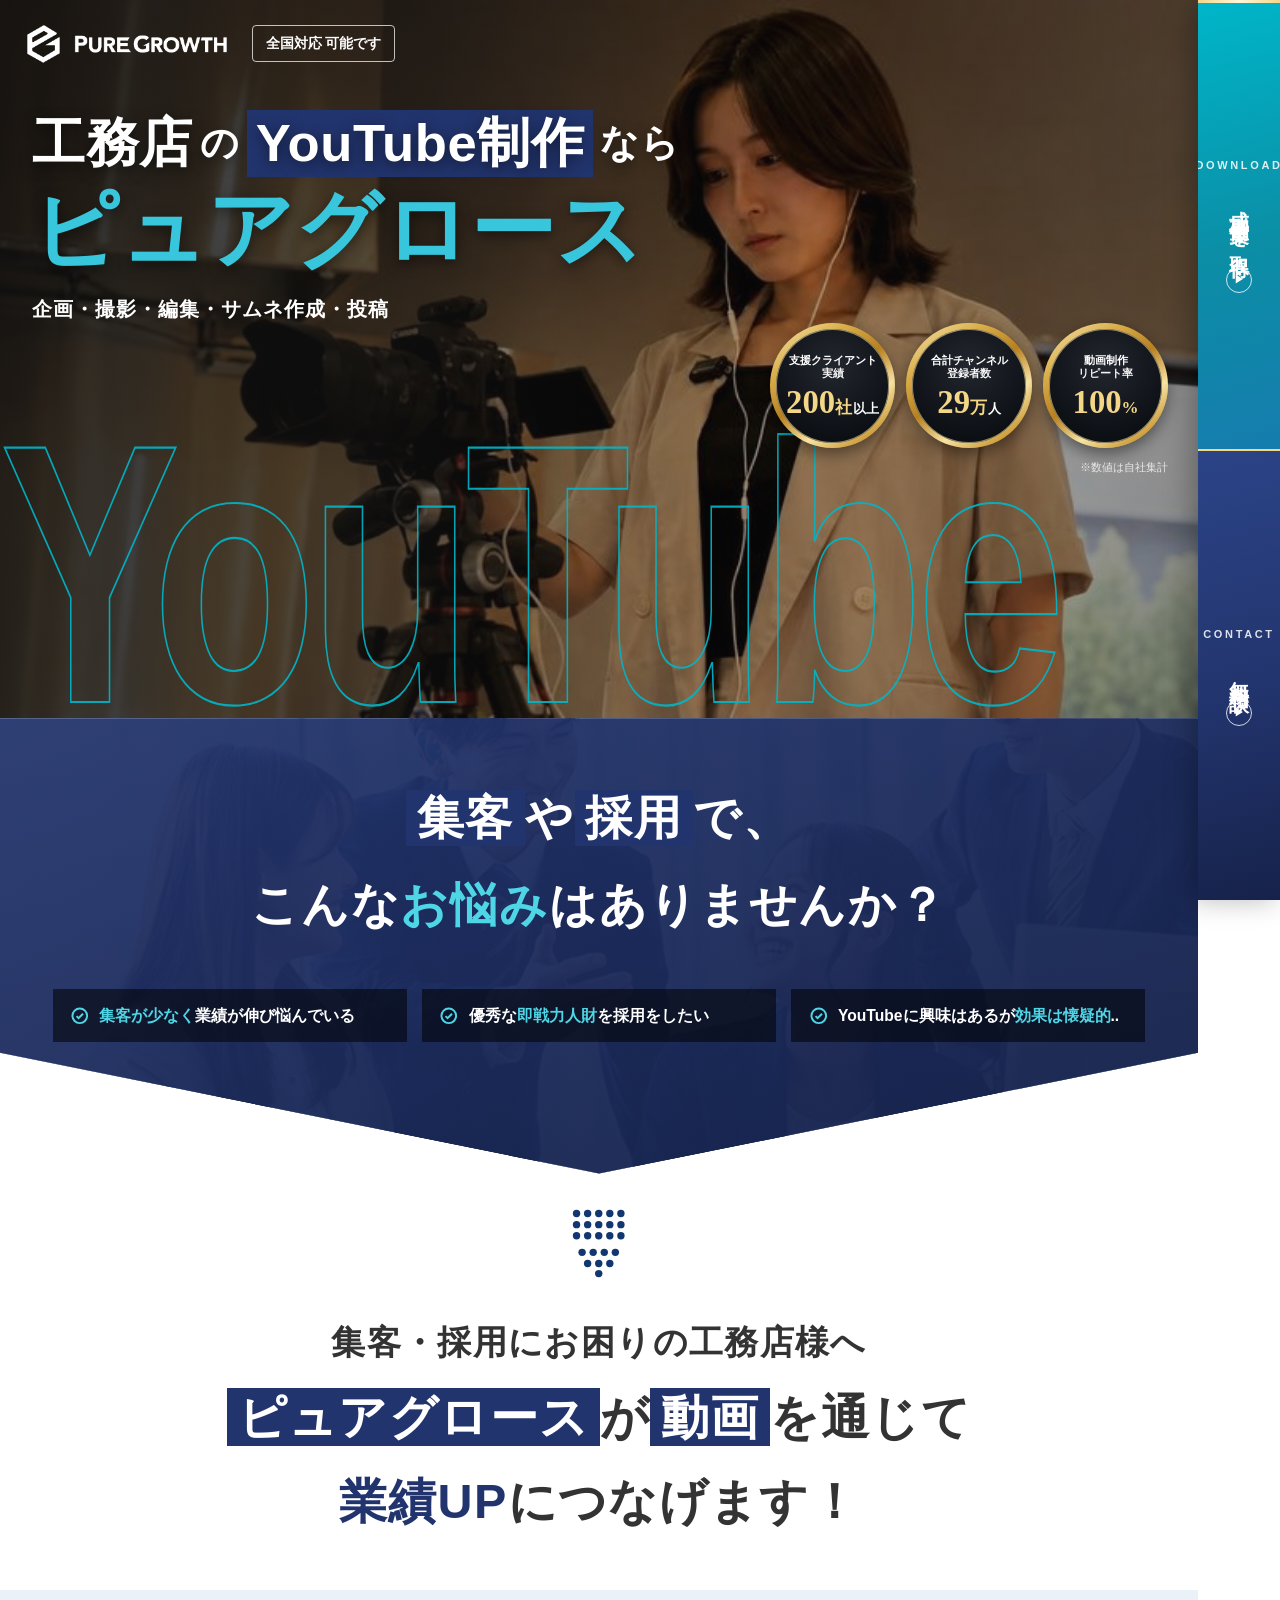
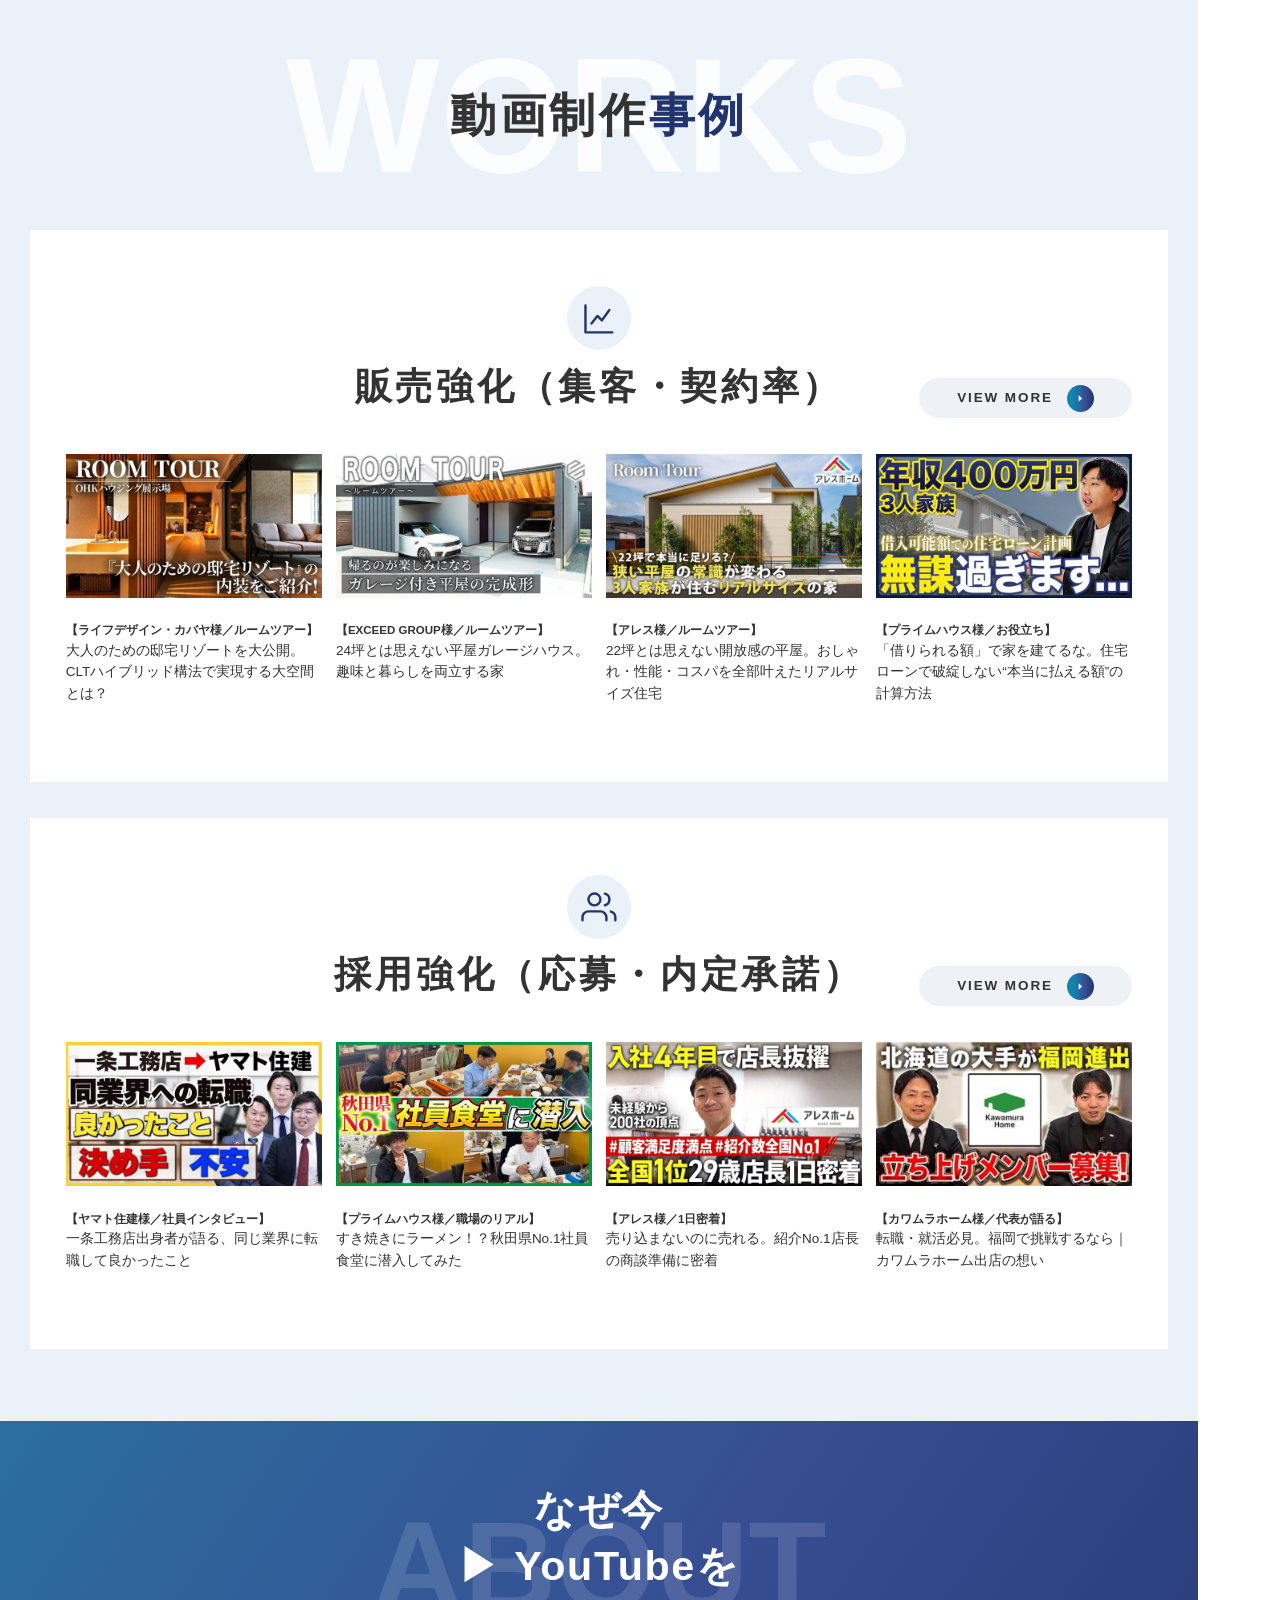
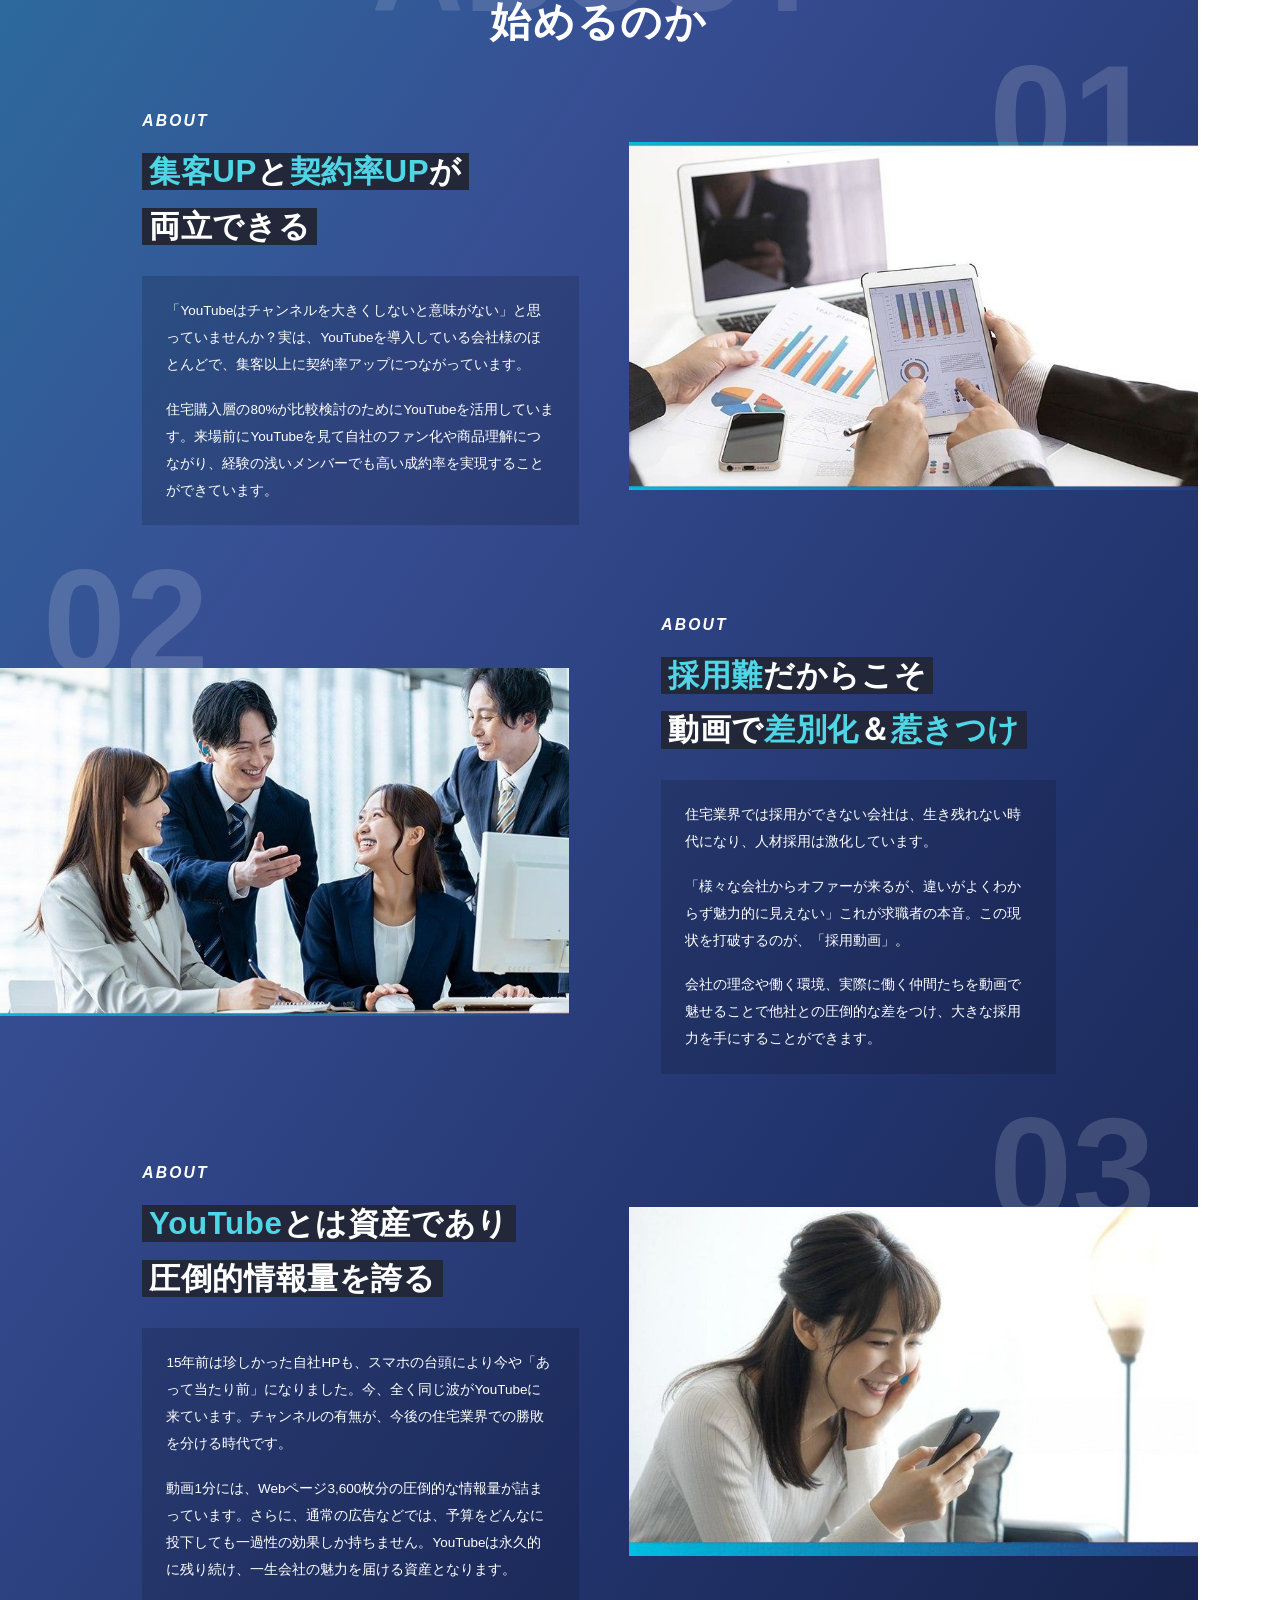
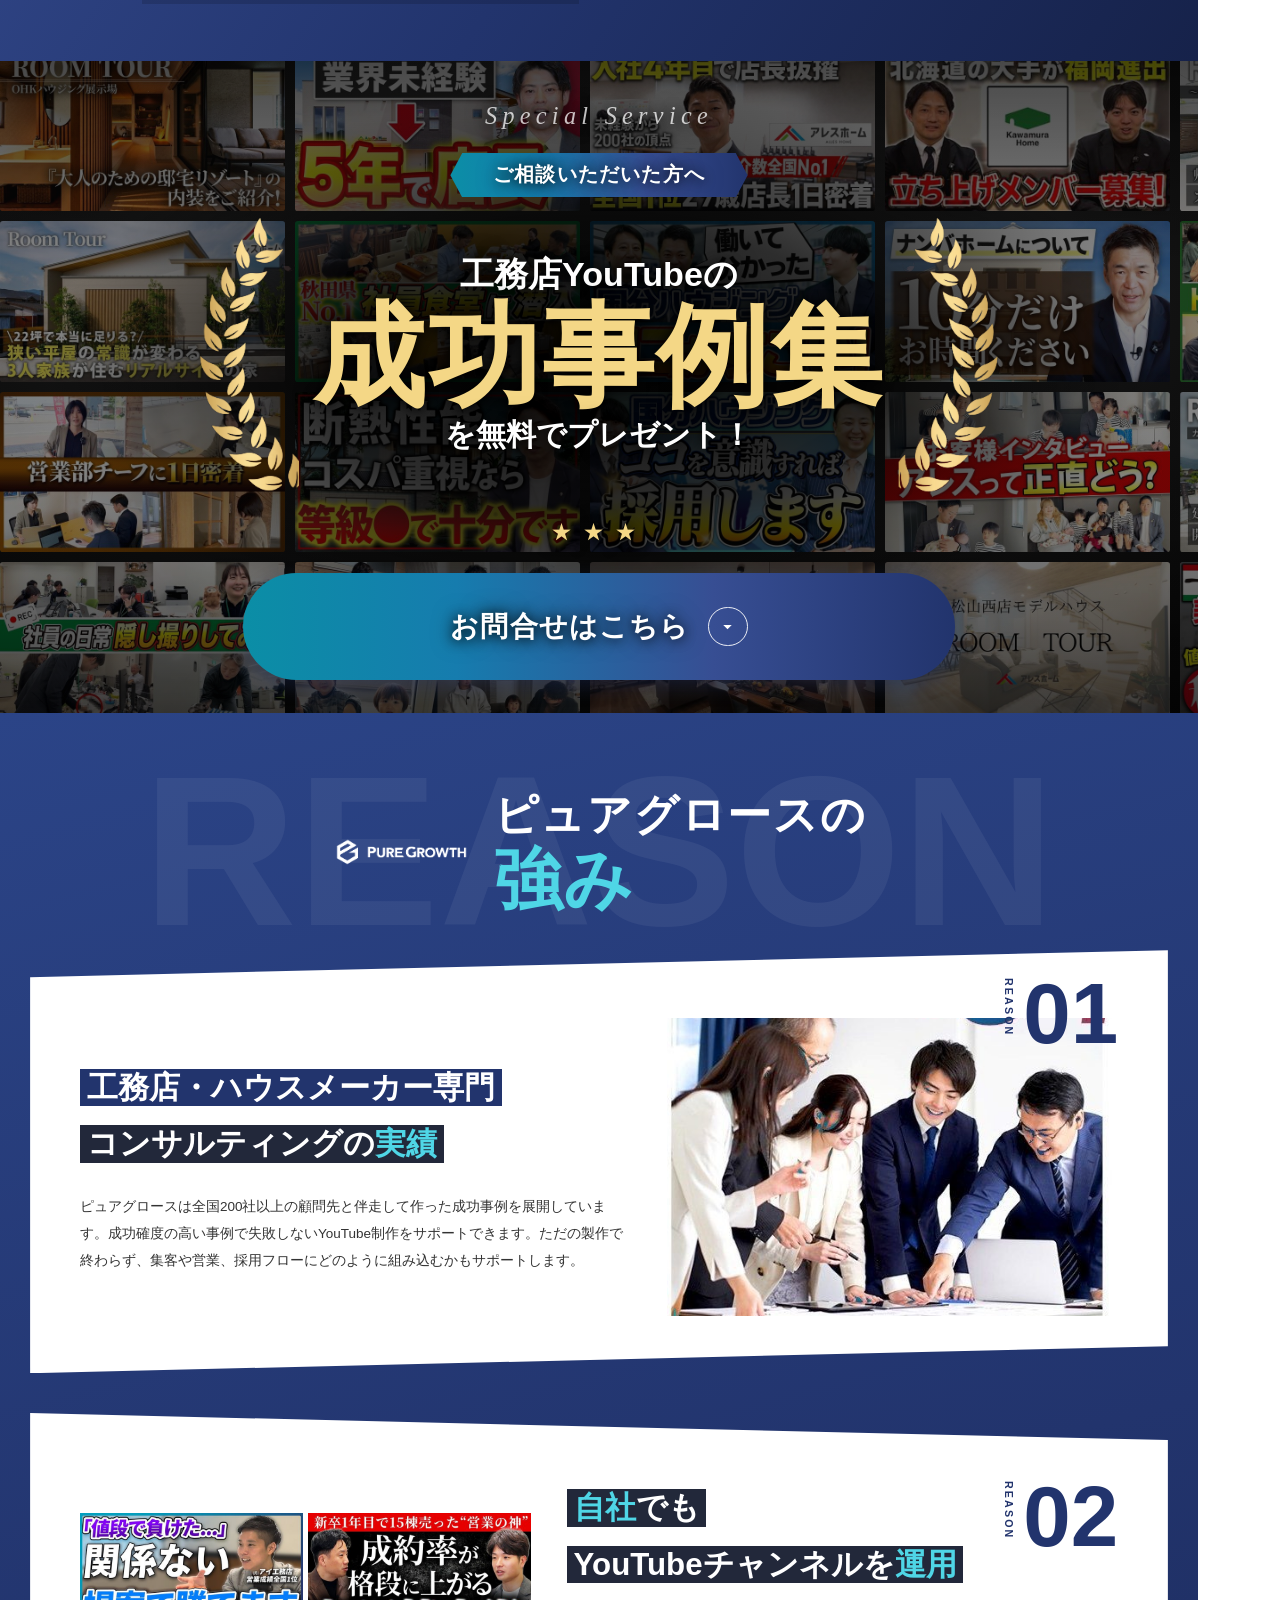
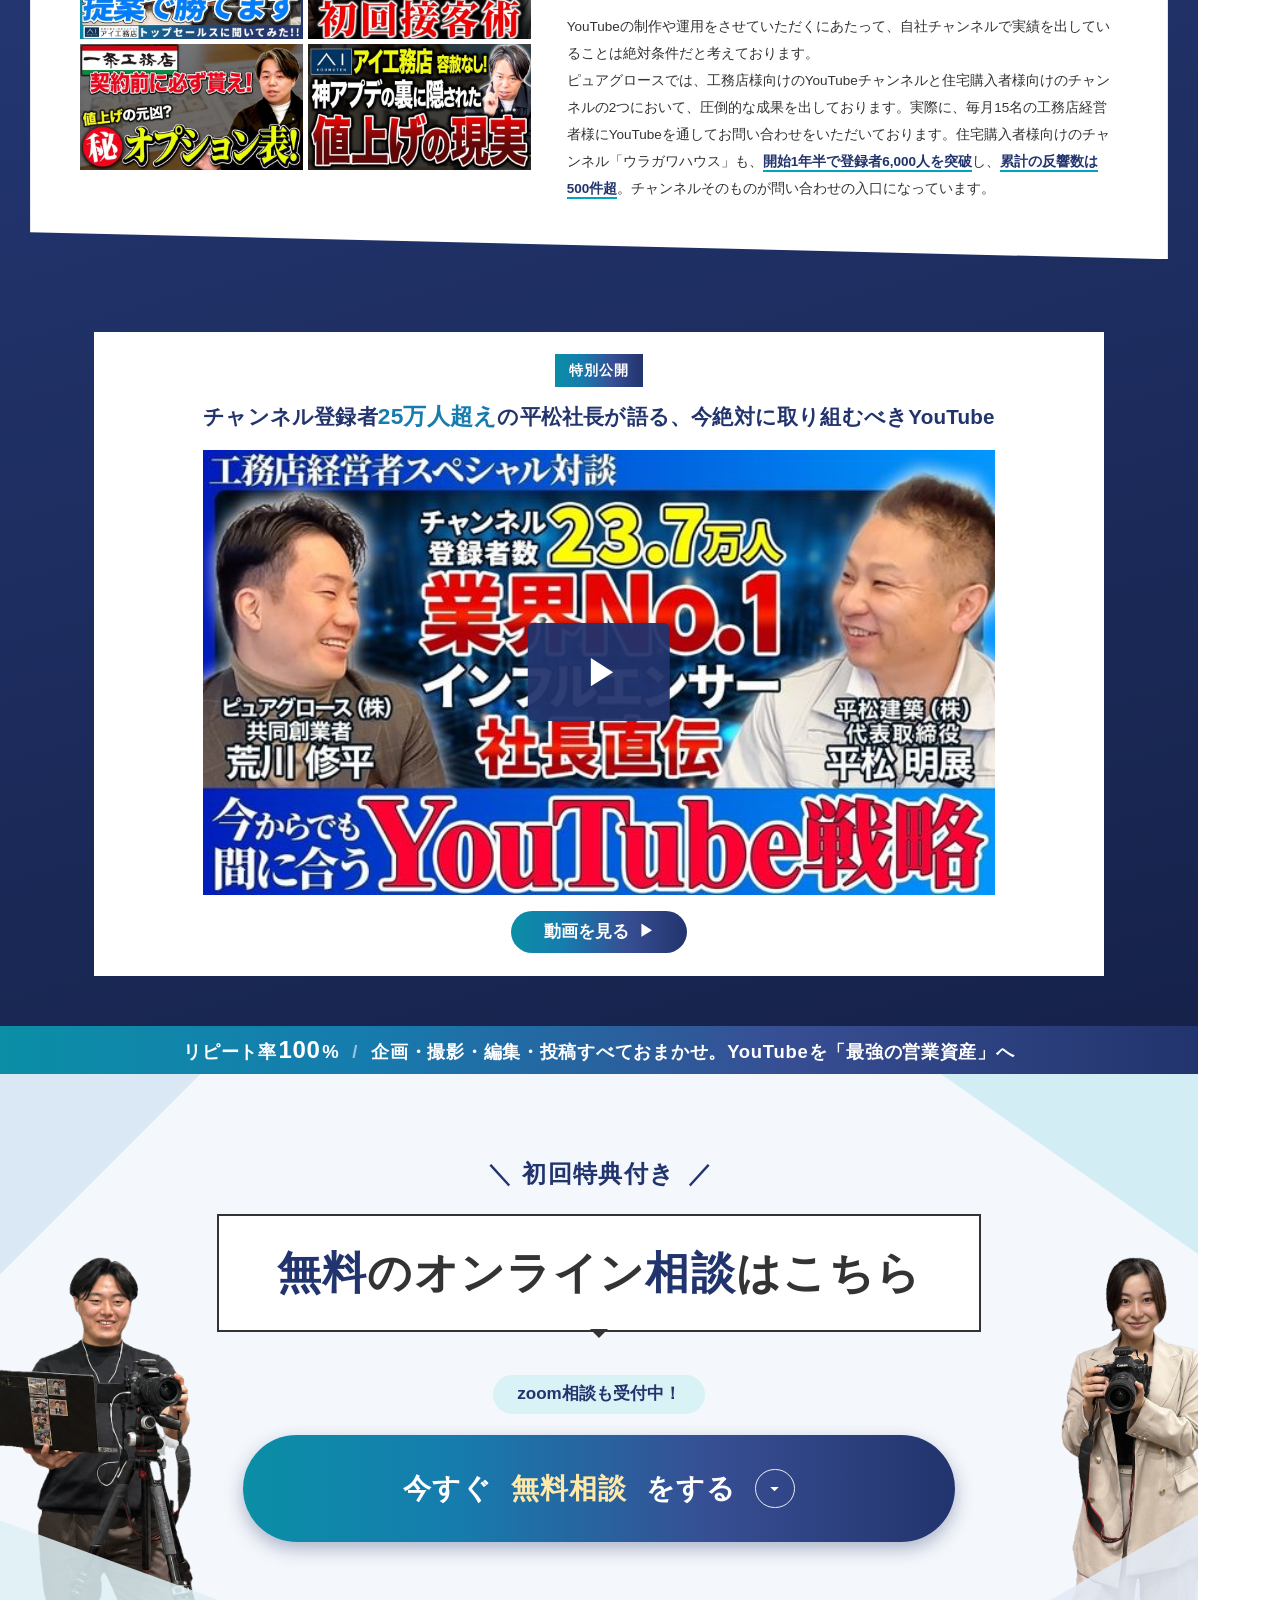
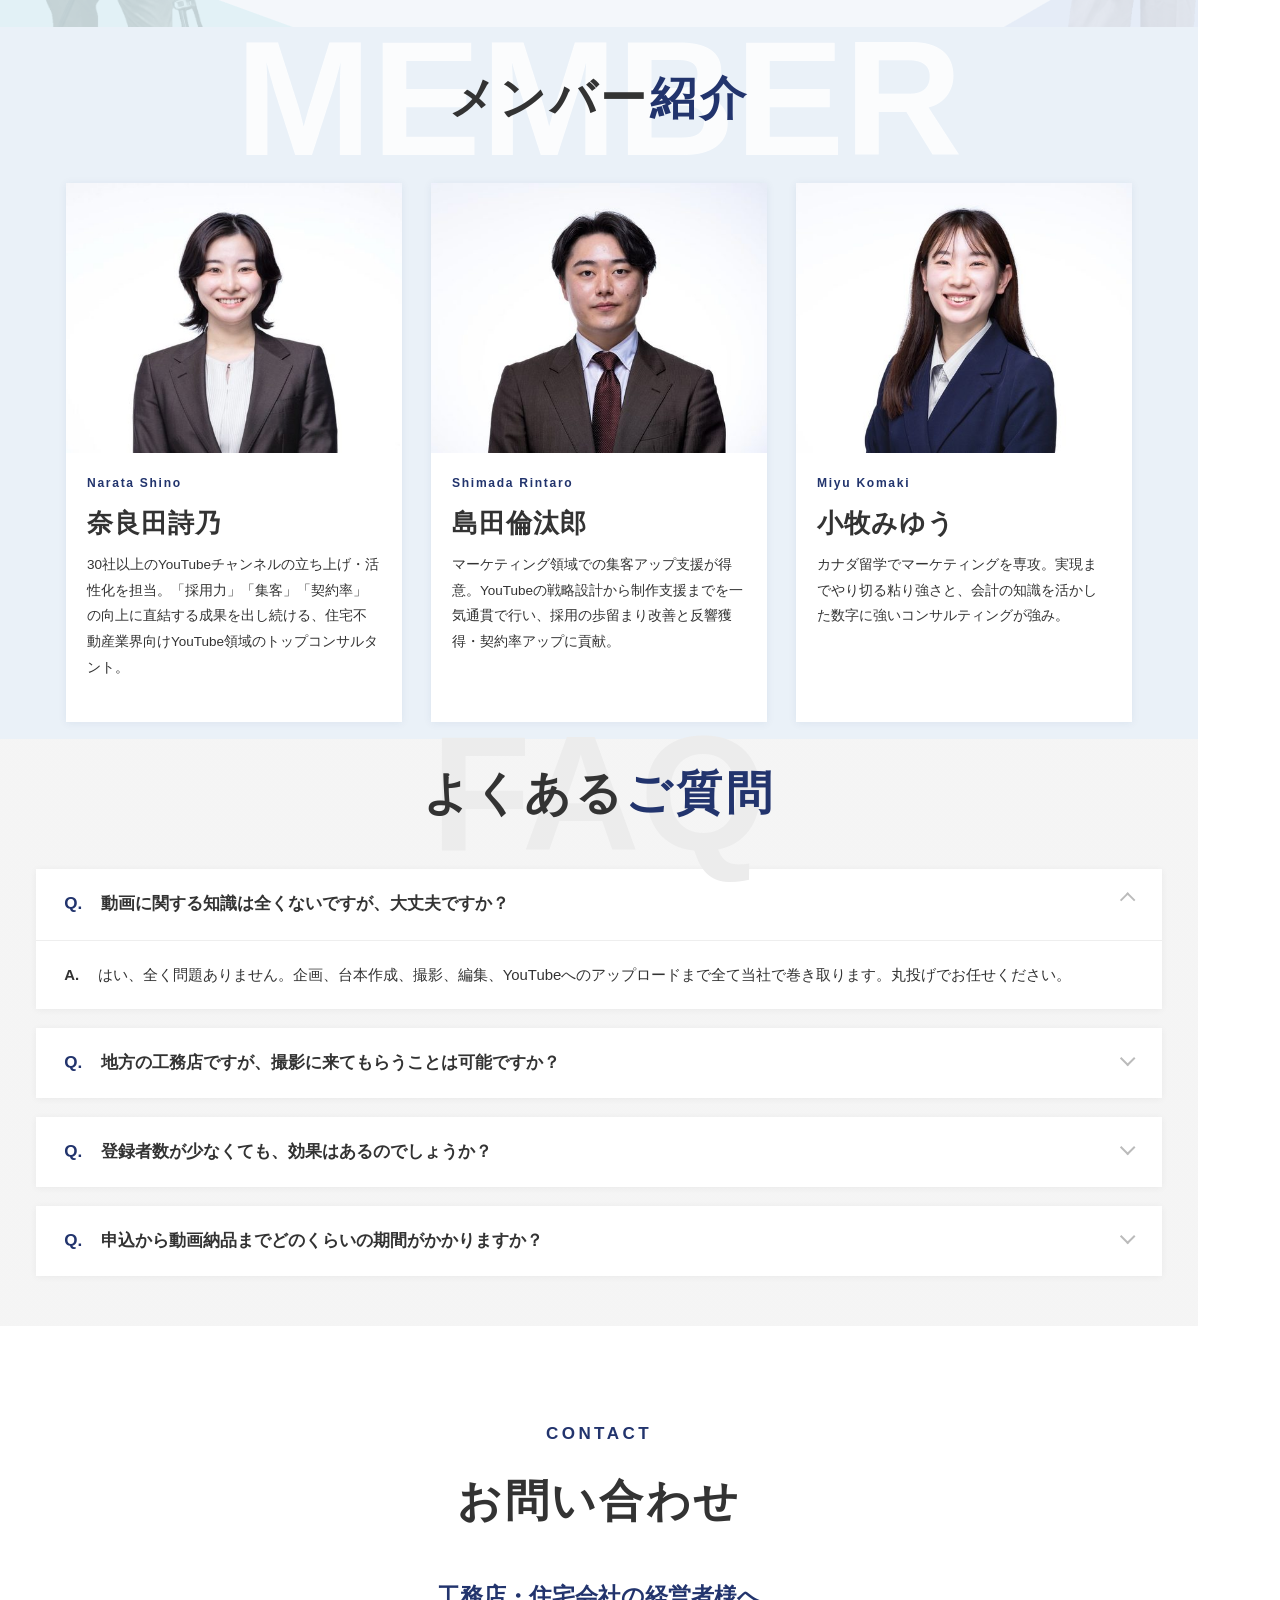
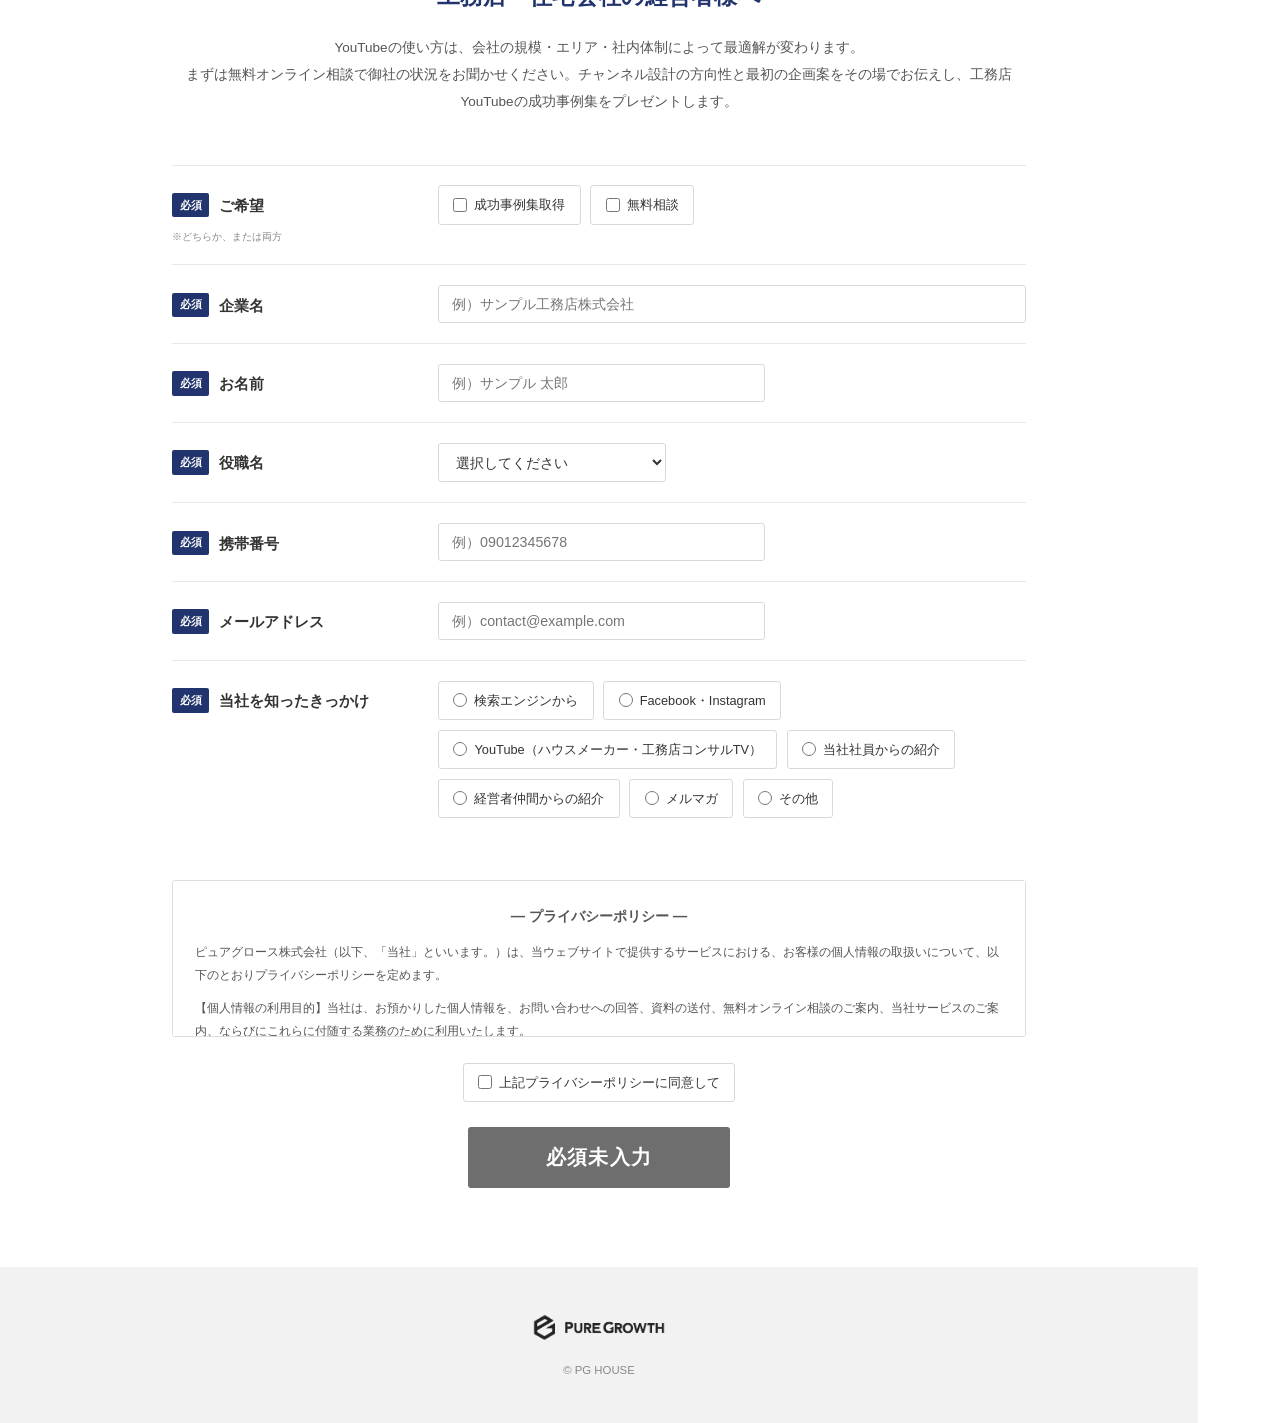
==== index.html @ 8215f7ae "工務店YouTube制作LP: 公開版（HTML/CSS/JS分離・静的サイト） Co-Authored-By: Claude Opus 4.8 <noreply@anthropic.com>" ====
<!doctype html>
<html lang="ja">
<head>
  <meta charset="utf-8">
  <meta name="viewport" content="width=device-width,initial-scale=1">
  <title>工務店のYouTube制作サービス｜ピュアグロース</title>
  <link rel="stylesheet" href="css/style.css">
</head>
<body>
<!-- ===================== FV ===================== -->
<header class="hero">
  <div class="hero-bg"><img src="img/hero-bg.jpg" alt=""></div>

  <div class="hero-top">
    <img class="logo" src="img/pg-logo-white.png" alt="ピュアグロース株式会社">
    <span class="zenkoku">全国対応 可能です</span>
    
  </div>

  <div class="hero-main">
    <div class="hero-left">
      <h1 class="hero-copy">
        <span class="l1">工務店<small>の</small><span class="box">YouTube制作</span><small>なら</small></span>
        <span class="l2"><b>ピュアグロース</b></span>
      </h1>
      <p class="hero-sub">企画・撮影・編集<span class="sp-dot">・</span><br class="br-sp">サムネ作成・投稿</p>
    </div>

    <div class="hero-right">
      <div class="medals">
        <div class="medal"><div class="medal-in">
          <span class="lbl">支援クライアント</span><span class="lbl sm">実績</span>
          <span class="val"><span class="count" data-to="200">0</span><span class="u2">社</span><span class="u">以上</span></span>
        </div></div>
        <div class="medal"><div class="medal-in">
          <span class="lbl">合計チャンネル</span><span class="lbl sm">登録者数</span>
          <span class="val"><span class="count" data-to="29">0</span><span class="u2">万</span><span class="u">人</span></span>
        </div></div>
        <div class="medal"><div class="medal-in">
          <span class="lbl">動画制作</span><span class="lbl sm">リピート率</span>
          <span class="val"><span class="count" data-to="100">0</span><span class="u2">%</span></span>
        </div></div>
      </div>
      <p class="medals-note">※数値は自社集計</p>
    </div>
  </div>

  <div class="hero-outline" aria-hidden="true">YouTube</div>
  <div class="hero-lower">
    
    
  </div>

  <!-- 右サイド 常設CTA（PC） -->
  <div class="side-rail" aria-label="お問い合わせ">
    <a class="sc-case" href="#contact">
      <span class="sc-en">DOWNLOAD</span>
      <span class="sc-ttl">成功事例集を取得</span>
      <span class="sc-ar">&#9654;</span>
    </a>
    <a class="sc-contact" href="#contact">
      <span class="sc-en">CONTACT</span>
      <span class="sc-ttl">無料相談</span>
      <span class="sc-ar">&#9654;</span>
    </a>
  </div>
  <div class="hero-float" id="heroFloat">
    <button class="close" id="floatClose" aria-label="閉じる">×</button>
    <!-- PC：従来のカード型バナー -->
    <a class="fb-pc" href="#contact">
      <span class="ribbon">ご相談いただいた方へ！</span>
      <span class="lead">工務店YouTubeの…</span>
      <span class="main">
        <img src="img/laurel.png" alt="">
        <span class="t"><span class="t1">成功事例集</span><span class="t2">プレゼント</span></span>
        <img class="r" src="img/laurel.png" alt="">
      </span>
      <span class="menu"><span>撮影</span><span>編集</span><span>チャンネル開設</span><span>サムネ作成</span></span>
      <span class="go">無料相談はこちら ▶</span>
    </a>
    <!-- スマホ：2つの反響ボタン -->
    <div class="fb-wrap">
      <a href="#contact" class="fb fb-a" data-opt="jirei">成功事例集を取得 <b>▶</b></a>
      <a href="#contact" class="fb fb-b" data-opt="soudan">無料相談を申し込む <b>▶</b></a>
    </div>
  </div>

  <!-- フォーム表示中に出す進捗ウィジェット（普段は非表示） -->
  <div class="form-progress" id="formProgress" aria-hidden="true">
    <span class="fp-tag">送信完了まで</span>
    <div class="fp-body">
      <div class="fp-bar"><i id="fpFill"></i></div>
      <div class="fp-txt">必須項目 残り<b id="fpCount">0</b>項目</div>
    </div>
  </div>
</header>

<!-- ===================== お悩み ===================== -->
<section class="trouble sec">
  <div class="wrap">
    <h2 class="rv"><span class="hl">集客</span>や<span class="hl">採用</span>で、<br>こんな<span class="mark">お悩み</span>はありませんか？</h2>
    <ul class="trouble-list rv">
      <li><svg viewBox="0 0 24 24"><circle cx="12" cy="12" r="9"/><path d="M8 12.5l2.5 2.5L16 9.5"/></svg><span><span class="mark">集客が少なく</span>業績が伸び悩んでいる</span></li>
      <li><svg viewBox="0 0 24 24"><circle cx="12" cy="12" r="9"/><path d="M8 12.5l2.5 2.5L16 9.5"/></svg><span>優秀な<span class="mark">即戦力人財</span>を採用をしたい</span></li>
      <li><svg viewBox="0 0 24 24"><circle cx="12" cy="12" r="9"/><path d="M8 12.5l2.5 2.5L16 9.5"/></svg><span>YouTubeに興味はあるが<span class="mark">効果は懐疑的</span>..</span></li>
    </ul>
  </div>
</section>

<!-- ===================== YouTube活用企業 ===================== -->
<!-- [掲載許諾待ちのため一時非表示] 会員・支援先様(usecase) セクション（復元元: _pg-lp-disabled/usecase_section.html） -->

<!-- ===================== ブリッジ ===================== -->
<section class="bridge sec">
  <div class="wrap rv">
    <svg class="dots" viewBox="0 0 60 76" fill="#123770" aria-hidden="true">
      <g id="d"><circle cx="6" cy="6" r="4"/><circle cx="18" cy="6" r="4"/><circle cx="30" cy="6" r="4"/><circle cx="42" cy="6" r="4"/><circle cx="54" cy="6" r="4"/></g>
      <use href="#d" y="12"/><use href="#d" y="24"/>
      <circle cx="12" cy="48" r="4"/><circle cx="24" cy="48" r="4"/><circle cx="36" cy="48" r="4"/><circle cx="48" cy="48" r="4"/>
      <circle cx="18" cy="60" r="4"/><circle cx="30" cy="60" r="4"/><circle cx="42" cy="60" r="4"/>
      <circle cx="30" cy="71" r="4"/>
    </svg>
    <p>集客・採用にお困りの工務店様へ<br>
      <span class="em"><span class="hl">ピュアグロース</span>が<span class="hl">動画</span>を通じて</span><br>
      <span class="em"><span class="mark">業績UP</span>につなげます！</span></p>
  </div>
</section>

<!-- ===================== 動画制作事例 ===================== -->
<section class="works sec" id="works">
  <div class="sec-head wrap">
    <span class="ghost">WORKS</span>
    <h2>動画制作<span class="mark">事例</span></h2>
  </div>

  <!-- 1.販売強化 / 2.採用強化（TOPは特におすすめ各4本／全件はworks.html） -->
  <div class="wcard rv" id="hanbai">
    <div class="wcard-head">
      <div class="wcard-icon"><svg viewBox="0 0 24 24"><path d="M3 3v18h18"/><path d="M7 15l4-5 3 3 5-7"/></svg></div>
      <h3>販売強化<span class="wsub">（集客・契約率）</span></h3>
      <a class="view-more" href="https://claude.ai/code/artifact/de98ec40-268a-494a-9d97-bfc0ebf2d4de#hanbai" target="_blank" rel="noopener">VIEW MORE<i><svg viewBox="0 0 24 24"><path d="M8 5l8 7-8 7z"/></svg></i></a>
    </div>
    <div class="wrow">
      <a class="wcard-item" href="https://youtu.be/NE1aCiTyG7U" target="_blank" rel="noopener">
        <div class="wthumb"><img src="img/work-NE1aCiTyG7U.jpg" alt="" loading="lazy"><span class="play"><svg viewBox="0 0 24 24"><path d="M8 5v14l11-7z"/></svg></span></div>
        <p class="wcap"><b>【ライフデザイン・カバヤ様／ルームツアー】</b>大人のための邸宅リゾートを大公開。CLTハイブリッド構法で実現する大空間とは？</p>
      </a>
      <a class="wcard-item" href="https://youtu.be/eKiPXKBdZ7s" target="_blank" rel="noopener">
        <div class="wthumb"><img src="img/work-eKiPXKBdZ7s.jpg" alt="" loading="lazy"><span class="play"><svg viewBox="0 0 24 24"><path d="M8 5v14l11-7z"/></svg></span></div>
        <p class="wcap"><b>【EXCEED GROUP様／ルームツアー】</b>24坪とは思えない平屋ガレージハウス。趣味と暮らしを両立する家</p>
      </a>
      <a class="wcard-item" href="https://youtu.be/ZUQnwvF-oWA" target="_blank" rel="noopener">
        <div class="wthumb"><img src="img/work-ZUQnwvF-oWA.jpg" alt="" loading="lazy"><span class="play"><svg viewBox="0 0 24 24"><path d="M8 5v14l11-7z"/></svg></span></div>
        <p class="wcap"><b>【アレス様／ルームツアー】</b>22坪とは思えない開放感の平屋。おしゃれ・性能・コスパを全部叶えたリアルサイズ住宅</p>
      </a>
      <a class="wcard-item" href="https://youtu.be/60RAlRoSGFc" target="_blank" rel="noopener">
        <div class="wthumb"><img src="img/work-60RAlRoSGFc.jpg" alt="" loading="lazy"><span class="play"><svg viewBox="0 0 24 24"><path d="M8 5v14l11-7z"/></svg></span></div>
        <p class="wcap"><b>【プライムハウス様／お役立ち】</b>「借りられる額」で家を建てるな。住宅ローンで破綻しない“本当に払える額”の計算方法</p>
      </a>
    </div>
  </div>
  <div class="wcard rv" id="saiyo">
    <div class="wcard-head">
      <div class="wcard-icon"><svg viewBox="0 0 24 24"><path d="M17 21v-2a4 4 0 0 0-4-4H5a4 4 0 0 0-4 4v2"/><circle cx="9" cy="7" r="4"/><path d="M23 21v-2a4 4 0 0 0-3-3.87M16 3.13a4 4 0 0 1 0 7.75"/></svg></div>
      <h3>採用強化<span class="wsub">（応募・内定承諾）</span></h3>
      <a class="view-more" href="https://claude.ai/code/artifact/de98ec40-268a-494a-9d97-bfc0ebf2d4de#saiyo" target="_blank" rel="noopener">VIEW MORE<i><svg viewBox="0 0 24 24"><path d="M8 5l8 7-8 7z"/></svg></i></a>
    </div>
    <div class="wrow">
      <a class="wcard-item" href="https://youtu.be/dzcDsUXBI14" target="_blank" rel="noopener">
        <div class="wthumb"><img src="img/work-dzcDsUXBI14.jpg" alt="" loading="lazy"><span class="play"><svg viewBox="0 0 24 24"><path d="M8 5v14l11-7z"/></svg></span></div>
        <p class="wcap"><b>【ヤマト住建様／社員インタビュー】</b>一条工務店出身者が語る、同じ業界に転職して良かったこと</p>
      </a>
      <a class="wcard-item" href="https://youtu.be/xjcvKeC-TBs" target="_blank" rel="noopener">
        <div class="wthumb"><img src="img/work-xjcvKeC-TBs.jpg" alt="" loading="lazy"><span class="play"><svg viewBox="0 0 24 24"><path d="M8 5v14l11-7z"/></svg></span></div>
        <p class="wcap"><b>【プライムハウス様／職場のリアル】</b>すき焼きにラーメン！？秋田県No.1社員食堂に潜入してみた</p>
      </a>
      <a class="wcard-item" href="https://youtu.be/j1yWEb0Yntc" target="_blank" rel="noopener">
        <div class="wthumb"><img src="img/work-j1yWEb0Yntc.jpg" alt="" loading="lazy"><span class="play"><svg viewBox="0 0 24 24"><path d="M8 5v14l11-7z"/></svg></span></div>
        <p class="wcap"><b>【アレス様／1日密着】</b>売り込まないのに売れる。紹介No.1店長の商談準備に密着</p>
      </a>
      <a class="wcard-item" href="https://youtu.be/0_UJyfu8Bzs" target="_blank" rel="noopener">
        <div class="wthumb"><img src="img/work-0_UJyfu8Bzs.jpg" alt="" loading="lazy"><span class="play"><svg viewBox="0 0 24 24"><path d="M8 5v14l11-7z"/></svg></span></div>
        <p class="wcap"><b>【カワムラホーム様／代表が語る】</b>転職・就活必見。福岡で挑戦するなら｜カワムラホーム出店の想い</p>
      </a>
    </div>
  </div>
</section>

<!-- ===================== ABOUT ===================== -->
<section class="about sec" id="about">
  <div class="sec-head wrap">
    <span class="ghost">ABOUT</span>
    <h2>なぜ今<br>▶ YouTubeを<br>始めるのか</h2>
  </div>

  <div class="about-list">
    <div class="about-item rv">
      <span class="num">01</span>
      <div class="about-txt">
        <p class="eyebrow">ABOUT</p>
        <h3><span class="hl-dark"><span class="mark">集客UP</span>と<span class="mark">契約率UP</span>が</span><br><span class="hl-dark">両立できる</span></h3>
        <div class="about-body">
          <p>「YouTubeはチャンネルを大きくしないと意味がない」と思っていませんか？実は、YouTubeを導入している会社様のほとんどで、集客以上に契約率アップにつながっています。</p>
          <p>住宅購入層の80%が比較検討のためにYouTubeを活用しています。来場前にYouTubeを見て自社のファン化や商品理解につながり、経験の浅いメンバーでも高い成約率を実現することができています。</p>
        </div>
      </div>
      <img src="img/bg-faq.jpg" alt="データを見ながら打ち合わせをする様子" loading="lazy">
    </div>

    <div class="about-item rev rv">
      <span class="num">02</span>
      <div class="about-txt">
        <p class="eyebrow">ABOUT</p>
        <h3><span class="hl-dark"><span class="mark">採用難</span>だからこそ</span><br><span class="hl-dark">動画で<span class="mark">差別化</span>＆<span class="mark">惹きつけ</span></span></h3>
        <div class="about-body">
          <p>住宅業界では採用ができない会社は、生き残れない時代になり、人材採用は激化しています。</p>
          <p>「様々な会社からオファーが来るが、違いがよくわからず魅力的に見えない」これが求職者の本音。この現状を打破するのが、「採用動画」。</p>
          <p>会社の理念や働く環境、実際に働く仲間たちを動画で魅せることで他社との圧倒的な差をつけ、大きな採用力を手にすることができます。</p>
        </div>
      </div>
      <img src="img/bg-about.jpg" alt="オフィスで打ち合わせをする社員" loading="lazy">
    </div>

    <div class="about-item rv">
      <span class="num">03</span>
      <div class="about-txt">
        <p class="eyebrow">ABOUT</p>
        <h3><span class="hl-dark"><span class="mark">YouTube</span>とは資産であり</span><br><span class="hl-dark">圧倒的情報量を誇る</span></h3>
        <div class="about-body">
          <p>15年前は珍しかった自社HPも、スマホの台頭により今や「あって当たり前」になりました。今、全く同じ波がYouTubeに来ています。チャンネルの有無が、今後の住宅業界での勝敗を分ける時代です。</p>
          <p>動画1分には、Webページ3,600枚分の圧倒的な情報量が詰まっています。さらに、通常の広告などでは、予算をどんなに投下しても一過性の効果しか持ちません。YouTubeは永久的に残り続け、一生会社の魅力を届ける資産となります。</p>
        </div>
      </div>
      <img src="img/about-01.jpg" alt="スマートフォンで動画を見る様子" loading="lazy">
    </div>
  </div>
</section>

<!-- ===================== 無料オファー ===================== -->
<section class="offer sec">
  <div class="offer-thumbs" aria-hidden="true">
    <div class="offer-row"><img src="img/work-NE1aCiTyG7U.jpg" alt=""><img src="img/offer-01.jpg" alt=""><img src="img/work-j1yWEb0Yntc.jpg" alt=""><img src="img/work-0_UJyfu8Bzs.jpg" alt=""><img src="img/work-eKiPXKBdZ7s.jpg" alt=""><img src="img/work-NE1aCiTyG7U.jpg" alt=""><img src="img/offer-01.jpg" alt=""><img src="img/work-j1yWEb0Yntc.jpg" alt=""><img src="img/work-0_UJyfu8Bzs.jpg" alt=""><img src="img/work-eKiPXKBdZ7s.jpg" alt=""></div>
    <div class="offer-row"><img src="img/work-ZUQnwvF-oWA.jpg" alt=""><img src="img/work-xjcvKeC-TBs.jpg" alt=""><img src="img/offer-02.jpg" alt=""><img src="img/offer-03.jpg" alt=""><img src="img/offer-04.jpg" alt=""><img src="img/work-ZUQnwvF-oWA.jpg" alt=""><img src="img/work-xjcvKeC-TBs.jpg" alt=""><img src="img/offer-02.jpg" alt=""><img src="img/offer-03.jpg" alt=""><img src="img/offer-04.jpg" alt=""></div>
    <div class="offer-row"><img src="img/offer-05.jpg" alt=""><img src="img/offer-06.jpg" alt=""><img src="img/offer-07.jpg" alt=""><img src="img/offer-08.jpg" alt=""><img src="img/offer-09.jpg" alt=""><img src="img/offer-05.jpg" alt=""><img src="img/offer-06.jpg" alt=""><img src="img/offer-07.jpg" alt=""><img src="img/offer-08.jpg" alt=""><img src="img/offer-09.jpg" alt=""></div>
    <div class="offer-row"><img src="img/offer-10.jpg" alt=""><img src="img/offer-11.jpg" alt=""><img src="img/offer-12.jpg" alt=""><img src="img/offer-13.jpg" alt=""><img src="img/offer-14.jpg" alt=""><img src="img/offer-10.jpg" alt=""><img src="img/offer-11.jpg" alt=""><img src="img/offer-12.jpg" alt=""><img src="img/offer-13.jpg" alt=""><img src="img/offer-14.jpg" alt=""></div>
    <div class="offer-row"><img src="img/offer-15.jpg" alt=""><img src="img/offer-16.jpg" alt=""><img src="img/offer-17.jpg" alt=""><img src="img/offer-18.jpg" alt=""><img src="img/work-NE1aCiTyG7U.jpg" alt=""><img src="img/offer-15.jpg" alt=""><img src="img/offer-16.jpg" alt=""><img src="img/offer-17.jpg" alt=""><img src="img/offer-18.jpg" alt=""><img src="img/work-NE1aCiTyG7U.jpg" alt=""></div>
    <div class="offer-row"><img src="img/work-eKiPXKBdZ7s.jpg" alt=""><img src="img/work-xjcvKeC-TBs.jpg" alt=""><img src="img/offer-04.jpg" alt=""><img src="img/offer-06.jpg" alt=""><img src="img/offer-12.jpg" alt=""><img src="img/work-eKiPXKBdZ7s.jpg" alt=""><img src="img/work-xjcvKeC-TBs.jpg" alt=""><img src="img/offer-04.jpg" alt=""><img src="img/offer-06.jpg" alt=""><img src="img/offer-12.jpg" alt=""></div>
  </div>
  <div class="wrap">
    <p class="script">Special Service</p>
    <p class="tag">ご相談いただいた方へ</p>
    <div class="offer-main">
      <img class="laurel" src="img/laurel.png" alt="">
      <div class="txt">
        <div class="t1">工務店YouTubeの</div>
        <div class="t2">成功事例集</div>
        <div class="t3">を無料でプレゼント！</div>
      </div>
      <img class="laurel r" src="img/laurel.png" alt="">
    </div>
    <p class="stars">★★★</p>
    <a class="btn" href="#contact">お問合せはこちら<span class="arw"><svg viewBox="0 0 24 24"><path d="M12 16l-6-6h12z"/></svg></span></a>
  </div>
</section>

<!-- ===================== REASON ===================== -->
<section class="reason sec" id="reason">
  <div class="sec-head wrap">
    <span class="ghost">REASON</span>
    <div class="reason-title">
      <img src="img/pg-logo-white.png" alt="" style="width:clamp(110px,11vw,210px);object-fit:contain">
      <h2>ピュアグロースの<em>強み</em></h2>
    </div>
  </div>

  <div class="reason-list">
    <div class="rcard rv">
      <span class="no"><i>REASON</i><b>01</b></span>
      <div class="rcard-in">
        <div>
          <h3><span class="hl">工務店・ハウスメーカー専門</span><br><span class="hl-dark">コンサルティングの<span class="mark">実績</span></span></h3>
          <p>ピュアグロースは全国200社以上の顧問先と伴走して作った成功事例を展開しています。成功確度の高い事例で失敗しないYouTube制作をサポートできます。ただの製作で終わらず、集客や営業、採用フローにどのように組み込むかもサポートします。</p>
        </div>
        <img src="img/reason-01.jpg" alt="打ち合わせをするコンサルタント" loading="lazy">
      </div>
    </div>

    <div class="rcard b rv">
      <span class="no"><i>REASON</i><b>02</b></span>
      <div class="rcard-in">
        <div class="thumbgrid">
          <img src="img/offer-15.jpg" alt="ハウスメーカー・工務店コンサルTV【ピュアグロース】" loading="lazy">
          <img src="img/offer-16.jpg" alt="ハウスメーカー・工務店コンサルTV【ピュアグロース】" loading="lazy">
          <img src="img/offer-14.jpg" alt="ウラ側ハウスのミヤウチ社長" loading="lazy">
          <img src="img/reason-channel-01.jpg" alt="ウラ側ハウスのミヤウチ社長" loading="lazy">
        </div>
        <div>
          <h3><span class="hl-dark"><span class="mark">自社</span>でも</span><br><span class="hl-dark">YouTubeチャンネルを<span class="mark">運用</span></span></h3>
          <p>YouTubeの制作や運用をさせていただくにあたって、自社チャンネルで実績を出していることは絶対条件だと考えております。<br>
          ピュアグロースでは、工務店様向けのYouTubeチャンネルと住宅購入者様向けのチャンネルの2つにおいて、圧倒的な成果を出しております。実際に、毎月15名の工務店経営者様にYouTubeを通してお問い合わせをいただいております。住宅購入者様向けのチャンネル「ウラガワハウス」も、<span class="mark">開始1年半で登録者6,000人を突破</span>し、<span class="mark">累計の反響数は500件超</span>。チャンネルそのものが問い合わせの入口になっています。</p>
        </div>
      </div>
    </div>

    <div class="rvideo rv">
      <div class="rvideo-inner">
        <div class="rv-col">
          <div class="rvideo-txt">
            <span class="tag">特別公開</span>
            <p class="rvideo-cap">チャンネル登録者<b>25万人超え</b>の平松社長が語る、今絶対に取り組むべきYouTube</p>
          </div>
          <div class="rvideo-thumb" id="rvPlay" role="button" tabindex="0" aria-label="動画を再生する">
            <video id="rvVideo" poster="img/video-poster.jpg" preload="none" playsinline>
              <source src="img/hiramatsu.mp4" type="video/mp4">
            </video>
            <span class="play"><svg viewBox="0 0 24 24"><path d="M8 5v14l11-7z"/></svg></span>
          </div>
          <button type="button" class="rvideo-btn" id="rvBtn">動画を見る<i>▶</i></button>
        </div>
      </div>
    </div>
  </div>
</section>

<!-- ===================== リピート帯 ===================== -->
<section class="repeat-band sec">
  <p>リピート率<span class="big">100</span>%<span class="sep">/</span>企画・撮影・編集・投稿すべておまかせ。YouTubeを「最強の営業資産」へ</p>
</section>

<!-- ===================== 中間CTA ===================== -->
<section class="cta sec">
  <img class="cta-crew l" src="img/crew-cta-l.png" alt="">
  <img class="cta-crew r" src="img/crew-cta-r.png" alt="">
  <div class="wrap">
    <p class="ribbon">初回特典付き</p>
    <div class="board"><p><span class="mark">無料</span>のオンライン<span class="mark">相談</span>はこちら</p></div>
    <p class="zoom">zoom相談も受付中！</p>
    <div><a class="btn" href="#contact">今すぐ<span style="color:#ffe9a8">無料相談</span>をする<span class="arw"><svg viewBox="0 0 24 24"><path d="M12 16l-6-6h12z"/></svg></span></a></div>
  </div>
</section>

<!-- ===================== CASE ===================== -->
<!-- [掲載許諾待ちのため一時非表示] チャンネル立ち上げ事例(CASE) セクション（復元元: _pg-lp-disabled/case_section.html） -->

<!-- ===================== メンバー紹介 ===================== -->
<section class="member sec" id="member">
  <div class="sec-head wrap">
    <span class="ghost">MEMBER</span>
    <h2>メンバー<span class="mark">紹介</span></h2>
  </div>
  <div class="member-grid rv">
    <div class="member-card">
      <div class="ph"><img src="img/member-01.jpg" alt="奈良田詩乃" loading="lazy"></div>
      <div class="member-body">
        <span class="en">Narata Shino</span>
        <p class="name">奈良田詩乃</p>
        <p>30社以上のYouTubeチャンネルの立ち上げ・活性化を担当。「採用力」「集客」「契約率」の向上に直結する成果を出し続ける、住宅不動産業界向けYouTube領域のトップコンサルタント。</p>
      </div>
    </div>
    <div class="member-card">
      <div class="ph"><img src="img/member-02.jpg" alt="島田倫汰郎" loading="lazy"></div>
      <div class="member-body">
        <span class="en">Shimada Rintaro</span>
        <p class="name">島田倫汰郎</p>
        <p>マーケティング領域での集客アップ支援が得意。YouTubeの戦略設計から制作支援までを一気通貫で行い、採用の歩留まり改善と反響獲得・契約率アップに貢献。</p>
      </div>
    </div>
    <div class="member-card">
      <div class="ph"><img src="img/member-03.jpg" alt="小牧みゆう" loading="lazy"></div>
      <div class="member-body">
        <span class="en">Miyu Komaki</span>
        <p class="name">小牧みゆう</p>
        <p>カナダ留学でマーケティングを専攻。実現までやり切る粘り強さと、会計の知識を活かした数字に強いコンサルティングが強み。</p>
      </div>
    </div>
  </div>
</section>

<!-- ===================== FAQ ===================== -->
<section class="faq sec" id="faq">
  <div class="sec-head wrap">
    <span class="ghost">FAQ</span>
    <h2>よくある<span class="mark">ご質問</span></h2>
  </div>
  <div class="faq-list wrap rv">
    <details open>
      <summary><span class="q">Q.</span>動画に関する知識は全くないですが、大丈夫ですか？</summary>
      <div class="a"><span class="q">A.</span><p>はい、全く問題ありません。企画、台本作成、撮影、編集、YouTubeへのアップロードまで全て当社で巻き取ります。丸投げでお任せください。</p></div>
    </details>
    <details>
      <summary><span class="q">Q.</span>地方の工務店ですが、撮影に来てもらうことは可能ですか？</summary>
      <div class="a"><span class="q">A.</span><p>はい、全国対応可能です。（※別途交通費が発生する場合があります。）</p></div>
    </details>
    <details>
      <summary><span class="q">Q.</span>登録者数が少なくても、効果はあるのでしょうか？</summary>
      <div class="a"><span class="q">A.</span><p>はい、大いに意味があります。工務店様のYouTubeは「エンタメ系のように何万人も集める」ことではなく、「家づくりを検討している数十人・数百人の濃い見込み客に深く刺す」ことが目的だからです。</p></div>
    </details>
    <details>
      <summary><span class="q">Q.</span>申込から動画納品までどのくらいの期間がかかりますか？</summary>
      <div class="a"><span class="q">A.</span><p>申込から最短で2カ月後の納品、チャンネルの運用をスタートできます。</p></div>
    </details>
  </div>
</section>

<!-- ===================== CONTACT（工務店経営者様向け） ===================== -->
<section class="contact sec" id="contact">
  <div class="wrap-n">
    <div class="head">
      <span class="en">CONTACT</span>
      <h2>お問い合わせ</h2>
      <p class="lead">工務店・住宅会社の経営者様へ</p>
      <p class="desc">YouTubeの使い方は、会社の規模・エリア・社内体制によって最適解が変わります。<br>まずは無料オンライン相談で御社の状況をお聞かせください。チャンネル設計の方向性と最初の企画案をその場でお伝えし、工務店YouTubeの成功事例集をプレゼントします。</p>
    </div>


    <form id="pgform" novalidate>
      <div class="field">
        <span class="lb"><span class="req">必須</span>ご希望<small>※どちらか、または両方</small></span>
        <div class="ctrl">
          <label class="check"><input type="checkbox" data-group="soudan" value="成功事例集取得" id="optJirei">成功事例集取得</label>
          <label class="check"><input type="checkbox" data-group="soudan" value="無料相談" id="optSoudan">無料相談</label>
        </div>
      </div>

      <div class="field">
        <span class="lb"><span class="req">必須</span>企業名</span>
        <div class="ctrl"><input type="text" name="company" placeholder="例）サンプル工務店株式会社" required></div>
      </div>

      <div class="field">
        <span class="lb"><span class="req">必須</span>お名前</span>
        <div class="ctrl"><input type="text" name="name" class="w-m" placeholder="例）サンプル 太郎" required></div>
      </div>

      <div class="field">
        <span class="lb"><span class="req">必須</span>役職名</span>
        <div class="ctrl">
          <select name="position" required>
            <option value="">選択してください</option>
            <option value="経営者">経営者</option>
            <option value="役員、経営幹部">役員、経営幹部</option>
            <option value="部長・課長クラス">部長・課長クラス</option>
            <option value="一般">一般</option>
          </select>
        </div>
      </div>

      <div class="field">
        <span class="lb"><span class="req">必須</span>携帯番号</span>
        <div class="ctrl"><input type="tel" name="tel" class="w-m" placeholder="例）09012345678" required></div>
      </div>

      <div class="field">
        <span class="lb"><span class="req">必須</span>メールアドレス</span>
        <div class="ctrl"><input type="email" name="email" class="w-m" placeholder="例）contact@example.com" required></div>
      </div>

      <div class="field">
        <span class="lb"><span class="req">必須</span>当社を知ったきっかけ</span>
        <div class="ctrl">
          <label class="check"><input type="radio" name="kikkake" data-group="kikkake" value="検索エンジンから">検索エンジンから</label>
          <label class="check"><input type="radio" name="kikkake" data-group="kikkake" value="Facebook・Instagram">Facebook・Instagram</label>
          <label class="check"><input type="radio" name="kikkake" data-group="kikkake" value="YouTube（ハウスメーカー・工務店コンサルTV）">YouTube（ハウスメーカー・工務店コンサルTV）</label>
          <label class="check"><input type="radio" name="kikkake" data-group="kikkake" value="当社社員からの紹介">当社社員からの紹介</label>
          <label class="check"><input type="radio" name="kikkake" data-group="kikkake" value="経営者仲間からの紹介">経営者仲間からの紹介</label>
          <label class="check"><input type="radio" name="kikkake" data-group="kikkake" value="メルマガ">メルマガ</label>
          <label class="check"><input type="radio" name="kikkake" data-group="kikkake" value="その他">その他</label>
        </div>
      </div>

      <div class="privacy">
        <h4>― プライバシーポリシー ―</h4>
        <p>ピュアグロース株式会社（以下、「当社」といいます。）は、当ウェブサイトで提供するサービスにおける、お客様の個人情報の取扱いについて、以下のとおりプライバシーポリシーを定めます。</p>
        <p>【個人情報の利用目的】当社は、お預かりした個人情報を、お問い合わせへの回答、資料の送付、無料オンライン相談のご案内、当社サービスのご案内、ならびにこれらに付随する業務のために利用いたします。</p>
        <p>【第三者提供】当社は、法令に基づく場合を除き、あらかじめお客様の同意を得ることなく、個人情報を第三者に提供いたしません。</p>
        <p>【個人情報の管理】当社は、個人情報への不正アクセス、紛失、破壊、改ざん及び漏洩などを防止するため、必要かつ適切な安全管理措置を講じます。</p>
        <p>【開示・訂正・削除】お客様ご本人から個人情報の開示、訂正、削除のお申し出があった場合には、速やかに対応いたします。</p>
      </div>

      <div class="agree">
        <label class="check"><input type="checkbox" id="agree">上記プライバシーポリシーに同意して</label>
      </div>

      <div class="submit-wrap">
        <button type="submit" class="submit" id="submit" disabled>必須未入力</button>
        <div class="thanks" id="thanks">
          お問い合わせありがとうございます。<br>
          担当者より2営業日以内にご連絡いたします。<br>
          <small style="font-weight:400">※本ページはデザイン確認用のため、実際には送信されていません。</small>
        </div>
      </div>
    </form>
  </div>
</section>
<footer>
  <img src="img/pg-logo-white.png" alt="ピュアグロース株式会社" style="filter:invert(1) brightness(.45)">
  © PG HOUSE
</footer>
<script src="js/main.js"></script>
</body>
</html>
---- css/style.css ----
/* =========================================================
   元デザイン（1800px幅モック）の実測値をそのままCSSへ落とし込む。
   --s = 1px相当のスケール。calc(実測px * var(--s)) で比率を固定する。
   ========================================================= */
:root{
  --s:min(1px,calc(100vw / 1800));
  /* ---- PGロゴから実測した配色（左のターコイズ→右の濃紺） ----
     #00a3c0 → #167cae → #374e93 → #22346d を単色にもグラデにも使う */
  --pg-cyan:#00a3c0;
  --pg-blue:#167cae;
  --pg-mid:#374e93;
  --pg-navy:#22346d;
  --pg-navy-deep:#16224a;
  /* ロゴのグラデーション（面に使う） */
  /* 面に使うグラデの左端は、白文字のコントラストを確保するため
     ロゴのターコイズ(#00a3c0)より一段締めた #0b8ea6 から始める */
  --grad:linear-gradient(115deg,#0b8ea6 0%,#167cae 26%,#374e93 62%,#22346d 100%);
  --grad-h:linear-gradient(90deg,#0b8ea6 0%,#167cae 30%,#374e93 66%,#22346d 100%);
  --grad-deep:linear-gradient(125deg,#2b6f9e 0%,#374e93 32%,#22346d 70%,#16224a 100%);
  --red:#22346d;        /* 基調の単色＝ロゴ右端の濃紺 */
  --red2:#22346d;
  --red-deep:#16224a;   /* hover・深い紺 */
  --accent:#00a3c0;     /* ロゴ左端のターコイズ：効かせる場所だけ */
  --accent-lt:#4fd6e6;  /* 濃紺の面に文字を乗せる時の明るいターコイズ */
  --dark:#333333;
  --ink:#22283a;
  --pink:#eaf1f8;       /* 淡い紺の面 */
  --navy:#22346d;
  --gray:#eef1f5;
  --gold:#f4d786;
  --gold-y:#38c6dd;   /* FVキャッチ・バナーの強調（ロゴのターコイズ寄り） */
}
*{margin:0;padding:0;box-sizing:border-box}
html{scroll-behavior:smooth;overflow-x:hidden}
body{
  font-family:"Noto Sans JP","Hiragino Kaku Gothic ProN","Yu Gothic",Meiryo,sans-serif;color:var(--dark);background:#fff;
  -webkit-font-smoothing:antialiased;line-height:1.8;overflow-x:hidden;
}
img{display:block;max-width:100%}
a{color:inherit;text-decoration:none}
button{font-family:inherit}
.sec{max-width:1800px;margin:0 auto;position:relative}
/* アンカーで飛んだときに見出しが画面上端に貼り付かないようにする */
section[id]{scroll-margin-top:calc(24 * var(--s))}
.wrap{width:calc(1600 * var(--s));margin:0 auto}
.wrap-n{width:calc(1200 * var(--s));margin:0 auto}
.en{font-family:"Trebuchet MS",Verdana,sans-serif;font-weight:800;letter-spacing:.2em}
.hl{background:var(--red);color:#fff;padding:.04em .22em}
.hl-dark{background:var(--ink);color:#fff;padding:.04em .22em}
.mark{color:var(--red)}
/* 濃い面の上ではターコイズを使って可読性を確保する */
.trouble .mark,.about .mark,.offer .mark,.hero-copy .yt,
.reason-title h2 em,.rcard .hl-dark .mark,.repeat-band .mark{color:var(--accent-lt)}
/* 白いカード本文の強調はロゴの濃紺＋ターコイズの下線で（ターコイズ文字は白地で薄い） */
.rcard p .mark{color:var(--pg-navy);font-weight:900;border-bottom:calc(3 * var(--s)) solid var(--pg-cyan);padding-bottom:.06em}

/* 見出し（ゴースト英字＋日本語） */
.sec-head{position:relative;text-align:center}
.sec-head .ghost{
  position:absolute;left:50%;top:50%;transform:translate(-50%,-50%);
  font-family:"Trebuchet MS",Verdana,sans-serif;font-weight:900;white-space:nowrap;line-height:1;
  font-size:max(74px,calc(230 * var(--s)));pointer-events:none;z-index:0;
}
.sec-head h2{position:relative;z-index:1;font-size:max(23px,calc(64 * var(--s)));font-weight:900;letter-spacing:.08em}

/* 赤いピルボタン */
.btn{
  display:inline-flex;align-items:center;justify-content:center;gap:calc(26 * var(--s));
  width:min(calc(1000 * var(--s)),92%);min-height:calc(150 * var(--s));
  background:var(--grad-h);color:#fff;font-weight:700;border-radius:100px;
  font-size:max(15px,calc(40 * var(--s)));letter-spacing:.04em;
  box-shadow:0 calc(10 * var(--s)) calc(26 * var(--s)) rgba(34,52,109,.34);
  transition:transform .25s ease,background .25s ease,box-shadow .25s ease,filter .25s ease;
}
.btn:hover{transform:translateY(-3px);filter:saturate(1.15) brightness(.94)}
.btn .arw{
  width:calc(56 * var(--s));height:calc(56 * var(--s));border-radius:50%;
  border:calc(2 * var(--s)) solid rgba(255,255,255,.9);flex:none;
  display:flex;align-items:center;justify-content:center;
}
.btn .arw svg{width:45%;fill:#fff}

/* ============ FV（参考サイトの配置・サイズ感に合わせた構成） ============ */
.hero{
  overflow-x:clip;
  /* アウトライン文字を下のナビ帯に食い込ませるため、はみ出しを許可する
     （背景写真は .hero-bg 側で切る） */
  position:relative;max-width:1800px;margin:0 auto;overflow:visible;
  min-height:calc(1010 * var(--s));background:#1c1c1c;display:flex;flex-direction:column;
}
.hero-bg{position:absolute;inset:0;z-index:0;overflow:hidden}
.hero-bg img{width:100%;height:100%;object-fit:cover;object-position:50% 46%}
.hero-bg::after{
  content:"";position:absolute;inset:0;
  background:linear-gradient(100deg,rgba(14,14,14,.9) 0%,rgba(18,18,18,.72) 34%,rgba(18,18,18,.3) 58%,rgba(18,18,18,.5) 100%);
}


/* 上部バー */
.hero-top{display:flex;align-items:center;gap:calc(22 * var(--s));padding:calc(22 * var(--s)) calc(26 * var(--s)) 0}
.hero-top .logo{width:calc(306 * var(--s));min-width:120px}
.hero-top .zenkoku{
  border:1px solid rgba(255,255,255,.72);border-radius:4px;color:#fff;font-weight:700;
  font-size:max(9px,calc(20 * var(--s)));padding:calc(7 * var(--s)) calc(18 * var(--s));white-space:nowrap;
}
.hero-banner{
  margin-left:auto;display:flex;align-items:stretch;border:1px solid rgba(255,255,255,.25);
  white-space:nowrap;transition:transform .25s ease,box-shadow .25s ease;
}
.hero-banner:hover{transform:translateY(-2px);box-shadow:0 10px 22px rgba(0,0,0,.4)}
.hero-banner .bk{background:#1f1f1f;display:flex;align-items:center;padding:calc(8 * var(--s)) calc(18 * var(--s))}
.hero-banner .rd{background:var(--grad-h);display:flex;align-items:center;gap:calc(12 * var(--s));padding:calc(8 * var(--s)) calc(22 * var(--s))}
.hero-banner .t1{color:#fff;font-size:max(8px,calc(16 * var(--s)));font-weight:700;line-height:1.35;text-align:center}
.hero-banner .t1 em{display:block;font-style:normal;color:var(--gold-y);border-bottom:1px solid var(--gold-y)}
.hero-banner .t2{color:#fff;font-weight:900;font-size:max(11px,calc(28 * var(--s)))}
.hero-banner .t2 span{color:var(--gold-y)}
.hero-banner .t3{color:#fff;font-size:max(9px,calc(17 * var(--s)))}

.hero-top,.hero-main,.hero-nav{position:relative;z-index:2}
/* 左=キャッチ／右=メダル。同じgridに置くので構造的に重ならない */
.hero-main{
  display:grid;grid-template-columns:minmax(0,1fr) max-content;align-items:start;
  column-gap:clamp(12px,calc(30 * var(--s)),30px);row-gap:calc(24 * var(--s));padding:calc(54 * var(--s)) calc(42 * var(--s)) 0 calc(45 * var(--s));
}
.hero-left{min-width:0;max-width:100%}
.hero-copy{min-width:0;max-width:100%;font-weight:900;line-height:1.1;letter-spacing:.02em}
.hero-sub .br-sp{display:none}
.hero-sub{
  margin-top:calc(28 * var(--s));color:#fff;font-weight:700;
  font-size:max(11px,calc(28 * var(--s)));letter-spacing:.05em;
}
.hero-right{min-width:max-content;display:flex;flex-direction:column;align-items:flex-end;flex:none;margin-top:calc(300 * var(--s))}
.medals{display:flex;gap:calc(16 * var(--s));flex:none}
.medals-note{margin-top:calc(14 * var(--s));color:rgba(255,255,255,.8);font-size:max(8px,calc(15 * var(--s)))}

/* キャッチ（2行組み） */

/* 1行目「工務店のYouTube制作なら」／2行目「ピュアグロース」 */
.hero-copy .l1{
  display:flex;align-items:center;flex-wrap:nowrap;white-space:nowrap;gap:.14em;color:#fff;
  font-size:clamp(24px,calc(74 * var(--s)),74px);
  text-shadow:0 calc(6 * var(--s)) calc(20 * var(--s)) rgba(0,0,0,.5);
}
.hero-copy .l1 small{font-size:.72em;color:#fff}
.hero-copy .box{background:var(--red);color:#fff;font-size:1em;padding:.06em .16em;line-height:1.15}
.hero-copy .l2{display:block;margin-top:calc(14 * var(--s));white-space:nowrap}
.hero-copy .l2 b{color:var(--gold-y);font-size:clamp(34px,calc(120 * var(--s)),120px);line-height:1;
  text-shadow:0 calc(6 * var(--s)) calc(20 * var(--s)) rgba(0,0,0,.5)}


/* 大きな YouTube アウトライン文字 */
.hero-outline{
  /* 文字の下端が下の青いナビ帯に接する位置（行送りで下に55pxはみ出す分を差し引いた値） */
  /* 画面幅いっぱいまで大きくし、下端をナビ帯に食い込ませる（参考サイトと同じ見せ方） */
  position:absolute;left:0;right:0;bottom:0;z-index:1;
  font-family:"Trebuchet MS",Verdana,sans-serif;font-weight:900;font-size:calc(520 * var(--s));line-height:.78;
  text-align:left;white-space:nowrap;
  transform:scaleX(.73);transform-origin:left bottom;
  color:transparent;letter-spacing:-.03em;pointer-events:none;
  -webkit-text-stroke:calc(3 * var(--s)) rgba(0,182,201,.9);
}
.hero-catch{
  /* 人物と同じ横位置・同じ幅の中央寄せにして、人物グループの真上に置く */
  position:absolute;left:calc(16 * var(--s));width:calc(548 * var(--s));bottom:calc(360 * var(--s));z-index:3;
  text-align:center;
  color:#fff;font-weight:900;font-size:max(13px,calc(40 * var(--s)));letter-spacing:.04em;white-space:nowrap;
  text-shadow:0 calc(4 * var(--s)) calc(16 * var(--s)) rgba(0,0,0,.55);
}
.hero-catch::before,.hero-catch::after{content:"／";display:inline-block;margin:0 .4em;color:#fff}
.hero-catch::before{transform:scaleX(-1)}
.hero-crew{
  /* 目標サイトと同じく、左下に配置。足元が次セクションに切れないよう少し持ち上げる */
  position:absolute;left:calc(40 * var(--s));bottom:0;z-index:3;
  display:flex;align-items:flex-end;
}
.hero-crew img{
  height:calc(330 * var(--s));width:auto;flex:none;
  filter:drop-shadow(0 calc(10 * var(--s)) calc(24 * var(--s)) rgba(0,0,0,.55));
}
.hero-crew .c1{margin-right:calc(-24 * var(--s))}
.hero-crew .c2{margin-right:calc(-20 * var(--s))}
/* PCではラッパーを透過（子のcatch/crewは従来どおり.hero基準の絶対配置） */
.hero-lower{display:contents}

/* 実績メダル */

.medal{
  width:calc(176 * var(--s));height:calc(176 * var(--s));border-radius:50%;
  background:linear-gradient(145deg,#f9ecbb 0%,#d9ae4a 26%,#b8801f 48%,#f7e3a3 68%,#c9962f 88%,#8f6212 100%);
  padding:calc(8 * var(--s));box-shadow:0 calc(8 * var(--s)) calc(22 * var(--s)) rgba(0,0,0,.45);transition:transform .4s ease;
}
.medal:hover{transform:translateY(-4px)}
.medal-in{
  width:100%;height:100%;border-radius:50%;
  background:radial-gradient(circle at 50% 32%,#22262e 0%,#0d1015 72%,#05070a 100%);
  box-shadow:inset 0 0 0 1px rgba(248,230,168,.55);
  display:flex;flex-direction:column;align-items:center;justify-content:center;text-align:center;line-height:1.25;padding:0 9%;
}
.medal .lbl{font-family:"Noto Serif JP","Hiragino Mincho ProN","Yu Mincho","MS PMincho",serif;font-weight:600;color:#fff;font-size:max(8px,calc(16 * var(--s)));white-space:nowrap}
.medal .lbl.sm{font-size:max(8px,calc(15 * var(--s)));opacity:.95}
.medal .val{
  font-family:"Noto Serif JP","Hiragino Mincho ProN","Yu Mincho","MS PMincho",serif;font-weight:700;color:var(--gold);line-height:1;margin-top:.16em;
  font-size:max(20px,calc(46 * var(--s)));white-space:nowrap;display:flex;align-items:baseline;justify-content:center;
}
.medal .val .u{font-size:.4em;color:#fff;font-weight:700;margin-left:.06em}
.medal .val .u2{font-size:.52em;color:var(--gold);font-weight:700}


/* 下部ナビ（2行×4列） */
.hero-nav{
  /* 目標サイトと同じ、左に人物のスペースを空けて右側に2行×4列で並べる */
  max-width:1800px;margin:0 auto;background:var(--grad-h);
  display:grid;grid-template-columns:repeat(4,max-content);justify-content:space-between;
  column-gap:calc(30 * var(--s));row-gap:calc(14 * var(--s));
  padding:calc(26 * var(--s)) calc(70 * var(--s)) calc(26 * var(--s)) calc(640 * var(--s));
}
.hero-nav a{
  color:#fff;font-weight:700;font-size:max(10px,calc(22 * var(--s)));letter-spacing:.01em;white-space:nowrap;
  display:flex;align-items:center;gap:.5em;transition:opacity .2s ease;
}
.hero-nav a::before{content:"▶";font-size:.6em;color:#fff}
.hero-nav a:hover{opacity:.7}


@media (max-width:900px){
  :root{--s:calc(100vw / 900)}
  /* FVは画面高から追従バー分を引いた高さ。帯のすぐ下にテーマ紹介が続き、無駄な空白を作らない */
  .hero{min-height:calc(100vh - 86px);min-height:calc(100svh - 86px)}
  .hero-bg img{object-position:50% 18%}
  .hero-top{flex-wrap:wrap;gap:calc(14 * var(--s));padding:calc(22 * var(--s)) 4% 0}
  .hero-top .logo{width:calc(260 * var(--s))}
  .hero-banner{display:none}
  /* コピー＋サブは通常フロー（z-index:2で背景の上）で最上部に。実績は下部の帯として絶対配置 */
  /* position:staticで帯の基準を .hero に戻す。z-index:6でhero-main内の帯(z5)を人物(hero-lower z3)より前面へ */
  .hero-main{position:static;z-index:6;grid-template-columns:1fr;padding:calc(150 * var(--s)) 4% 0;gap:0;flex:none}
  .hero-left{min-width:0;max-width:58%}
  /* 帯を画面下端まで伸ばし、同じ青グラデのテーマ帯と地続きにする。メダルは追従バーに隠れないよう下パディングで上側に保持 */
  .hero-right{position:absolute;left:0;right:0;bottom:0;z-index:5;background:var(--grad-h);
    align-items:center;padding:calc(20 * var(--s)) 4% calc(18 * var(--s));margin:0}
  /* ①「工務店のYouTube制作なら」を1行に収める上限（7.1vw）／2行目はピュアグロースのみ */
  .hero-copy .l1{font-size:min(calc(78 * var(--s)),4.7vw)}
  .hero-copy .l2{margin-top:calc(10 * var(--s))}
  .hero-copy .l2 b{font-size:min(calc(120 * var(--s)),9vw)}
  /* ③ サブコピーは文字を大きく */
  .hero-sub{margin-top:calc(26 * var(--s));font-size:calc(34 * var(--s));line-height:1.7}
  .hero-sub .br-sp{display:inline}
  .hero-sub .sp-dot{display:none}
  .medals{justify-content:center;gap:calc(12 * var(--s))}
  .medal{width:calc(252 * var(--s));height:calc(252 * var(--s))}
  .medal .lbl,.medal .lbl.sm{font-size:calc(23 * var(--s))}
  .medal .val{font-size:calc(64 * var(--s))}
  .medals-note{text-align:center;font-size:calc(22 * var(--s))}
  /* ④ 薄い「YouTube」アウトライン文字はスマホでは出さない */
  .hero-outline{display:none}
  /* キャッチ＋人物は絶対配置。下部の実績帯の上に立たせ、帯が人物の足元（切れ目）を覆う */
  .hero-lower{position:absolute;left:0;right:0;bottom:75px;z-index:3;
    display:flex;flex-direction:column;align-items:center;gap:calc(8 * var(--s));margin:0}
  .hero-catch{position:static;display:block;width:auto;left:auto;transform:none;text-align:center;padding:0;margin:0;font-size:calc(38 * var(--s))}
  .hero-crew{position:static;display:flex;left:auto;bottom:auto;transform:none;justify-content:center;align-items:flex-end;margin:0}
  .hero-crew img{height:calc(380 * var(--s))}
  .hero-crew .c1{margin-right:calc(-14 * var(--s))}
  .hero-crew .c2{margin-right:calc(-12 * var(--s))}
  /* 文字が小さく、下に無駄な余白（旧padding-bottom 120）があったので整える */
  /* 下端の追従バー（約86px）にリンクが隠れないよう、その分だけ下を空ける */
  /* PCのgrid指定を解除して、もとの2列折り返しに戻す */
  .hero-nav{display:flex;flex-wrap:wrap;justify-content:flex-start;
    padding:calc(17 * var(--s)) 5%;column-gap:calc(20 * var(--s));row-gap:calc(11 * var(--s))}
  /* 行間を半分に。上下の無駄な余白も同時に縮小 */
  .hero-nav a{width:46%;font-size:calc(28 * var(--s));padding:calc(7 * var(--s)) 0}
}

/* 右下フローティング（画面に追従／クリックでフォームへ） */
.hero-float{
  position:fixed;right:16px;bottom:150px;z-index:60;width:min(340px,calc(340 * var(--s)),86vw);
  background:rgba(18,18,18,.95);border:1px solid rgba(255,255,255,.2);
  padding:18px 16px 16px;text-align:center;box-shadow:0 14px 36px rgba(0,0,0,.55);
  transition:opacity .35s ease,transform .35s ease,box-shadow .25s ease;
}
.hero-float:hover{box-shadow:0 18px 44px rgba(0,0,0,.65)}
.hero-float.hide,.hero-float.form-mode{opacity:0;transform:translateY(24px);pointer-events:none}
.hero-float a{display:block}
.hero-float .close{
  position:absolute;top:-13px;right:-13px;width:30px;height:30px;border-radius:50%;
  background:#111;border:1px solid rgba(255,255,255,.45);color:#fff;cursor:pointer;
  font-size:15px;line-height:1;z-index:2;
}
.hero-float .close:hover{background:var(--red);border-color:var(--red)}
.hero-float .ribbon{display:block;
  background:var(--gold-y);color:#1b1b1b;font-weight:900;font-size:15px;padding:5px 0;
  clip-path:polygon(0 0,100% 0,96% 50%,100% 100%,0 100%,4% 50%);
}
.hero-float .lead{display:block;color:#fff;font-size:12px;font-weight:700;margin-top:12px}
.hero-float .main{display:flex;align-items:center;justify-content:center;gap:6px;margin-top:4px}
/* 「成功事例集／プレゼント」は2段組みにして枠内に収める（横並びだとはみ出す） */
.hero-float .main{gap:4px}
.hero-float .main img{width:34px;height:auto;flex:none}
.hero-float .main img.r{transform:scaleX(-1)}
.hero-float .main .t{color:#fff;font-weight:900;line-height:1.15;display:flex;flex-direction:column;
  align-items:center;gap:1px;white-space:nowrap;min-width:0}
.hero-float .main .t1{font-size:17px}
.hero-float .main .t2{font-size:27px;color:var(--gold);letter-spacing:.01em}
.hero-float .menu{display:grid;grid-template-columns:1fr 1fr;gap:6px;margin-top:12px}
.hero-float .menu span{border:1px solid rgba(255,255,255,.55);color:#fff;font-weight:700;font-size:12px;padding:6px 0}
.hero-float .go{
  display:block;margin-top:12px;background:var(--grad-h);color:#fff;font-weight:700;font-size:13px;
  padding:9px 0;border-radius:100px;transition:background .25s ease;
}
.hero-float:hover .go{background:var(--red-deep)}

/* フローティングバナー：2つの反響ボタン */
.hero-float .fb-wrap{display:none;flex-direction:column;gap:10px;margin-top:12px}
.hero-float .fb-pc{display:block}
.hero-float .fb{display:block;text-align:center;font-weight:800;font-size:14px;padding:12px 10px;border-radius:100px;letter-spacing:.02em;transition:filter .2s ease,transform .2s ease}
.hero-float .fb b{font-weight:900;font-size:.85em;margin-left:2px}
/* 左：薄い青（グラデの明るい側の単色）／右：濃い青の単色 */
.hero-float .fb-a{background:var(--accent-lt);color:var(--pg-navy)}
.hero-float .fb-b{background:var(--pg-navy);color:#fff}
.hero-float .fb:hover{filter:brightness(.94);transform:translateY(-2px)}

/* フォーム表示中の進捗ウィジェット（バナーと同じ位置） */
.form-progress{
  position:fixed;right:16px;bottom:150px;z-index:61;width:min(420px,88vw);
  background:#f2f5f9;border:1px solid #cbd3df;border-radius:10px;
  padding:22px 26px;box-shadow:0 14px 36px rgba(0,0,0,.28);
  opacity:0;transform:translateY(24px);pointer-events:none;
  transition:opacity .35s ease,transform .35s ease;
}
.form-progress.show{opacity:1;transform:none;pointer-events:auto}
.form-progress .fp-tag{display:inline-block;background:var(--grad-h);color:#fff;font-weight:900;font-size:15px;padding:6px 18px;border-radius:5px;margin-bottom:14px}
.form-progress .fp-body{display:flex;align-items:center;gap:12px}
.form-progress .fp-bar{flex:1;height:13px;background:#d6dde7;border-radius:100px;overflow:hidden}
.form-progress .fp-bar i{display:block;height:100%;width:0;background:var(--accent);border-radius:100px;transition:width .4s ease}
.form-progress .fp-txt{color:var(--pg-navy);font-weight:800;font-size:16px;white-space:nowrap}
.form-progress .fp-txt b{color:var(--accent);font-size:28px;margin:0 4px}
.form-progress.done .fp-bar i{background:#2bb673}
.form-progress.done .fp-txt b{color:#2bb673}


/* ============ お悩み ============ */
.trouble{
  background:linear-gradient(160deg,rgba(34,52,109,.94),rgba(22,34,74,.97)),url(../img/bg-about.jpg) center/cover no-repeat,var(--pg-navy);color:#fff;
  padding:calc(80 * var(--s)) 0 calc(185 * var(--s));
  clip-path:polygon(0 0,100% 0,100% calc(100% - 170 * var(--s)),50% 100%,0 calc(100% - 170 * var(--s)));
}
/* 「こんなお悩みはありませんか？」が折り返さない上限（6vw）を掛けている */
.trouble h2{text-align:center;font-size:min(max(19px,calc(66 * var(--s))),6vw);font-weight:900;line-height:1.85;letter-spacing:.04em}
/* 4項目すべて1行に収まる幅・文字サイズにしている（変更時は要再計測） */
.trouble-list{
  /* 3項目なので3列。2列だと右下が空いて間延びする */
  width:calc(1700 * var(--s));max-width:96%;margin:calc(56 * var(--s)) auto 0;
  display:grid;grid-template-columns:repeat(3,minmax(0,1fr));gap:calc(22 * var(--s)) calc(22 * var(--s));
}
.trouble-list li{
  list-style:none;background:rgba(0,0,0,.55);
  padding:calc(20 * var(--s)) calc(24 * var(--s));display:flex;gap:calc(14 * var(--s));align-items:flex-start;
  font-size:max(11px,calc(22 * var(--s)));font-weight:700;line-height:1.6;
}
.trouble-list svg{width:1.25em;flex:none;margin-top:.18em;stroke:var(--accent-lt);fill:none;stroke-width:2.4}

/* ============ 活用企業の紹介 ============ */
.usecase{background:#fff;padding:calc(96 * var(--s)) 0 calc(30 * var(--s))}
.usecase .lead{text-align:center;font-weight:900;line-height:1.7;letter-spacing:.03em;font-size:max(16px,calc(44 * var(--s)))}
.usecase .lead small{display:block;font-size:.58em;color:#666;font-weight:700;margin-bottom:.6em;letter-spacing:.06em}
.usecase-grid{
  width:calc(1600 * var(--s));max-width:96%;margin:calc(56 * var(--s)) auto 0;
  display:grid;grid-template-columns:repeat(3,minmax(0,1fr));gap:calc(30 * var(--s));
}
.uc-card{
  background:#fff;border:1px solid #dbe6f1;box-shadow:0 calc(3 * var(--s)) calc(16 * var(--s)) rgba(34,52,109,.07);
  padding:calc(38 * var(--s)) calc(40 * var(--s)) calc(34 * var(--s));display:flex;flex-direction:column;
  transition:transform .3s ease,box-shadow .3s ease;
}
.uc-card:hover{transform:translateY(-4px);box-shadow:0 calc(14 * var(--s)) calc(34 * var(--s)) rgba(34,52,109,.16)}
.uc-head{display:flex;align-items:center;gap:calc(24 * var(--s))}
.uc-head img{width:calc(112 * var(--s));height:calc(112 * var(--s));border-radius:50%;object-fit:cover;flex:none;border:calc(3 * var(--s)) solid var(--pink)}
.uc-head>div{min-width:0}
/* 会社名・チャンネル名は必ず1行（PCは3列で列幅が狭いため上限を別途掛ける） */
.uc-head .co{font-size:max(14px,calc(34 * var(--s)));font-weight:900;letter-spacing:.02em;white-space:nowrap}
.uc-head .ch{font-size:max(10px,calc(19 * var(--s)));color:#777;font-weight:700;margin-top:calc(4 * var(--s));white-space:nowrap}
@media (min-width:901px){
  .uc-head .co{font-size:min(calc(34 * var(--s)),1.6vw)}
  .uc-head .ch{font-size:min(calc(19 * var(--s)),1.0vw)}
  .uc-meta .num b{font-size:min(calc(88 * var(--s)),3vw)}
  .uc-meta .num i{font-size:min(calc(32 * var(--s)),1.15vw)}
  .uc-meta .num small{font-size:min(calc(34 * var(--s)),1.35vw)}
}
/* 「ラベル＋値」を1行ずつ縦に積む（横1列だと3カラムの幅に収まらない） */
.uc-meta{display:flex;flex-direction:column;align-items:stretch;gap:calc(10 * var(--s));
  margin-top:calc(28 * var(--s));padding-bottom:calc(20 * var(--s));border-bottom:1px dashed #e2d2d2}
/* ラベルは数字の左横に置く（上に積むと左に寄って見えるため） */
.uc-meta .num{display:flex;flex-direction:row;align-items:baseline;justify-content:flex-start;width:100%;gap:calc(16 * var(--s));color:var(--red);font-family:Montserrat,"Noto Sans JP",sans-serif;font-weight:900;line-height:1;white-space:nowrap;flex-wrap:nowrap}
.uc-meta .num small{font-family:"Noto Sans JP","Hiragino Kaku Gothic ProN","Yu Gothic",Meiryo,sans-serif;font-size:max(13px,calc(34 * var(--s)));color:#555;font-weight:700;line-height:1.4;white-space:nowrap}
/* PC3列で溢れないよう、基本ルールの後に上限を効かせる */
@media (min-width:901px){
  .uc-meta .num b{font-size:min(calc(88 * var(--s)),2.7vw)}
  .uc-meta .num i{font-size:min(calc(32 * var(--s)),1.1vw)}
  .uc-meta .num small{font-size:min(calc(34 * var(--s)),1.15vw)}
}
.uc-meta .num .v{display:flex;align-items:baseline;gap:.15em;white-space:nowrap;flex:none}
.uc-meta .num b{font-size:max(30px,calc(88 * var(--s)))}
.uc-meta .num i{font-style:normal;font-size:max(14px,calc(32 * var(--s)))}
.uc-meta .lbl{display:flex;align-items:baseline;gap:calc(12 * var(--s));
  font-size:max(9px,calc(18 * var(--s)));color:#666;font-weight:700;line-height:1.5;white-space:nowrap}
.uc-meta .lbl em{font-style:normal;color:var(--dark);font-size:1.35em;font-weight:900}
.uc-card p{margin-top:calc(22 * var(--s));font-size:max(11px,calc(21 * var(--s)));line-height:1.9;font-weight:500}
.uc-btn{
  margin-top:auto;display:flex;align-items:center;justify-content:center;gap:calc(14 * var(--s));
  background:var(--grad-h);color:#fff;font-weight:700;font-size:max(11px,calc(22 * var(--s)));
  padding:calc(16 * var(--s)) 0;border-radius:100px;transition:filter .25s ease;
}
.uc-btn i{width:1.6em;height:1.6em;border-radius:50%;background:rgba(255,255,255,.24);display:flex;align-items:center;justify-content:center;flex:none}
.uc-btn i svg{width:.7em;fill:#fff}
.uc-card:hover .uc-btn{filter:saturate(1.15) brightness(.94)}
@media (max-width:900px){
  .usecase{padding:calc(70 * var(--s)) 0 calc(20 * var(--s))}
  .usecase .lead{font-size:calc(36 * var(--s))}
  .usecase-grid{width:94%;grid-template-columns:1fr;gap:calc(28 * var(--s))}
  .uc-head img{width:calc(140 * var(--s));height:calc(140 * var(--s))}
  /* スマホは1カラムで幅に余裕があるので、登録者数と運用開始を横に並べる */
  .uc-meta{flex-direction:row;align-items:baseline;gap:calc(26 * var(--s))}
}

/* ============ ブリッジ ============ */
.bridge{text-align:center;padding:calc(48 * var(--s)) 0 calc(70 * var(--s))}
.bridge .dots{width:calc(78 * var(--s));margin:0 auto calc(34 * var(--s))}
.bridge p{font-size:max(17px,calc(48 * var(--s)));font-weight:900;line-height:1.8;letter-spacing:.04em}
/* 「ピュアグロースが動画を通じて」が折り返さない上限（6.1vw）を掛けている */
.bridge .em{font-size:min(1.42em,5.7vw);line-height:1.6;display:inline-block;margin-top:.12em}

/* ============ WORKS ============ */
.works{background:var(--pink);padding:calc(120 * var(--s)) 0 calc(101 * var(--s))}
.works .sec-head{margin-bottom:calc(102 * var(--s))}
.works .sec-head .ghost{color:#fff;opacity:.9}
.wcard{
  width:calc(1600 * var(--s));margin:0 auto calc(50 * var(--s));background:#fff;
  padding:0 calc(50 * var(--s)) calc(109 * var(--s));
}
.wcard:last-of-type{margin-bottom:0}
.wcard-head{position:relative;text-align:center;height:calc(315 * var(--s));padding-top:calc(80 * var(--s))}
.wcard-icon{
  width:calc(90 * var(--s));height:calc(90 * var(--s));border-radius:50%;
  background:var(--pink);display:flex;align-items:center;justify-content:center;margin:0 auto calc(24 * var(--s));
}
.wcard-icon svg{width:56%;stroke:var(--red);fill:none;stroke-width:1.6;stroke-linecap:round;stroke-linejoin:round}
.wcard-head h3{font-size:max(19px,calc(52 * var(--s)));font-weight:900;letter-spacing:.1em;line-height:1}
.view-more{
  position:absolute;right:0;top:calc(209 * var(--s));
  width:calc(300 * var(--s));height:calc(56 * var(--s));
  display:inline-flex;align-items:center;justify-content:center;gap:calc(20 * var(--s));
  background:var(--gray);border-radius:100px;
  font-family:"Trebuchet MS",Verdana,sans-serif;font-weight:800;letter-spacing:.14em;
  font-size:max(9px,calc(19 * var(--s)));transition:all .25s ease;
}
.view-more i{
  width:calc(38 * var(--s));height:calc(38 * var(--s));border-radius:50%;background:var(--grad-h);
  display:flex;align-items:center;justify-content:center;flex:none;
}
.view-more i svg{width:40%;fill:#fff}
.view-more:hover{background:var(--grad-h);color:#fff}
.view-more:hover i{background:#fff}
.view-more:hover i svg{fill:var(--red)}
.wrow{display:grid;grid-template-columns:repeat(4,1fr);gap:calc(20 * var(--s))}
.wcard-item{display:block}
.wthumb{position:relative;aspect-ratio:360/203;overflow:hidden;background:#111}
.wthumb img{width:100%;height:100%;object-fit:cover;transition:transform .6s ease}
/* サムネイルのホバー拡大は無効化 */
.wcard-item:hover .wthumb img{transform:none}
.wthumb .play{
  position:absolute;left:50%;top:50%;transform:translate(-50%,-50%) scale(.85);
  width:22%;aspect-ratio:16/11;border-radius:calc(8 * var(--s));background:rgba(34,52,109,.94);
  display:flex;align-items:center;justify-content:center;opacity:0;transition:opacity .3s ease,transform .3s ease;
}
.wthumb .play svg{width:34%;fill:#fff}
.wcard-item:hover .wthumb .play{opacity:1;transform:translate(-50%,-50%) scale(1)}
/* 1行目の【会社名／テーマ】は必ず1行に収める */
.wcap b{display:block;font-weight:700;white-space:nowrap;overflow:hidden;text-overflow:ellipsis}
@media (min-width:901px){.wcap b{font-size:min(1em,0.9vw)}}
.wcap{margin-top:calc(33 * var(--s));font-size:max(10px,calc(19 * var(--s)));line-height:1.6}

/* ============ ABOUT ============ */
.about{background:var(--grad-deep);color:#fff;padding:calc(88 * var(--s)) 0 calc(80 * var(--s));overflow:hidden}
.about .sec-head .ghost{color:rgba(255,255,255,.13);font-size:calc(180 * var(--s))}
.about .sec-head h2{font-size:max(22px,calc(58 * var(--s)));line-height:1.35;letter-spacing:.04em}
.about-list{margin-top:calc(80 * var(--s));display:flex;flex-direction:column;gap:calc(120 * var(--s));width:100%}
.about-item{
  position:relative;display:grid;grid-template-columns:1fr calc(800 * var(--s));
  align-items:center;gap:calc(70 * var(--s));width:100%;
}
.about-item .about-txt{padding-left:calc(200 * var(--s))}
.about-item.rev{grid-template-columns:calc(800 * var(--s)) 1fr}
.about-item.rev .about-txt{order:2;padding-left:calc(60 * var(--s));padding-right:calc(200 * var(--s))}
.about-item .num{
  position:absolute;right:calc(60 * var(--s));top:calc(-90 * var(--s));
  font-family:"Trebuchet MS",Verdana,sans-serif;font-weight:900;font-size:calc(210 * var(--s));
  color:rgba(255,255,255,.15);line-height:1;pointer-events:none;
}
.about-item.rev .num{right:auto;left:calc(60 * var(--s))}
.about-txt .eyebrow{
  font-family:"Trebuchet MS",Verdana,sans-serif;font-weight:800;font-style:italic;letter-spacing:.14em;
  font-size:max(10px,calc(22 * var(--s)));margin-bottom:calc(14 * var(--s));
}
.about-txt h3{font-size:max(16px,calc(44 * var(--s)));font-weight:900;line-height:1.75;letter-spacing:.02em}
.about-body{margin-top:calc(30 * var(--s));background:rgba(0,0,0,.15);padding:calc(30 * var(--s)) calc(34 * var(--s))}
.about-body p{font-size:max(11px,calc(19 * var(--s)));line-height:2;font-weight:500}
.about-body p+p{margin-top:1.3em}
.about-item>img{width:100%;height:calc(490 * var(--s));object-fit:cover}

/* ============ 無料オファー ============ */
.offer{
  position:relative;color:#fff;overflow:hidden;text-align:center;min-height:calc(620 * var(--s));
  background:radial-gradient(120% 90% at 50% 34%,#2b2b2b 0%,#111 56%,#050505 100%);
  padding:calc(46 * var(--s)) 0 calc(46 * var(--s));
}
.offer .script{font-family:"Noto Serif JP","Hiragino Mincho ProN","Yu Mincho","MS PMincho",serif;font-style:italic;letter-spacing:.22em;color:rgba(255,255,255,.75);font-size:max(13px,calc(34 * var(--s)))}
.offer .tag{
  display:inline-block;margin-top:calc(22 * var(--s));background:var(--grad-h);color:#fff;font-weight:700;
  padding:calc(6 * var(--s)) calc(60 * var(--s));font-size:max(12px,calc(28 * var(--s)));letter-spacing:.06em;
  clip-path:polygon(4% 0,96% 0,100% 50%,96% 100%,4% 100%,0 50%);
}
.offer-main{display:flex;align-items:center;justify-content:center;flex-wrap:nowrap;gap:min(calc(20 * var(--s)),2.2vw);margin-top:calc(10 * var(--s))}
.offer-main .laurel{width:min(calc(150 * var(--s)),11.5vw);height:auto;opacity:.97;flex:none}
.offer-main .laurel.r{transform:scaleX(-1)}
.offer-main .txt{font-weight:900;line-height:1.15;min-width:0;text-align:center}
.offer-main .t1{font-size:min(max(14px,calc(48 * var(--s))),4.6vw);white-space:nowrap}
.offer-main .t2{margin:.05em 0;font-size:min(max(36px,calc(158 * var(--s))),13vw);color:var(--gold);line-height:1;letter-spacing:.02em;white-space:nowrap;display:flex;align-items:baseline;justify-content:center;gap:.12em}
.offer-main .t2 small{font-size:.42em;color:#fff;white-space:nowrap}
.offer-main .t3{font-size:min(max(13px,calc(42 * var(--s))),4.1vw);white-space:nowrap}
.offer .stars{color:var(--gold);letter-spacing:.5em;margin:calc(16 * var(--s)) 0 calc(30 * var(--s));font-size:max(12px,calc(30 * var(--s)))}
/* 背景：サムネイルの帯が黒背景いっぱいに流れ続ける（行ごとに逆方向）
   iOS Safari で画像が消える事故を避けるため、行の高さ／画像の height に
   パーセント指定は一切使わない。画像は「幅を指定 → 高さは16:9から決まる」だけ。
   行は6本用意し、はみ出した分は overflow で切る＝どの端末でも必ず埋まる。 */
.offer-thumbs{
  position:absolute;left:0;right:0;top:calc(-14 * var(--s));bottom:calc(-14 * var(--s));
  z-index:0;pointer-events:none;overflow:hidden;
  display:flex;flex-direction:column;flex-wrap:nowrap;justify-content:flex-start;
  gap:calc(14 * var(--s));contain:paint;
}
/* 各画像に余白を持たせる（rowにgapを付けると-50%移動で継ぎ目が半コマずれる） */
/* will-change / backface-visibility は使わない。
   iOS Safari では行ごとに巨大な合成レイヤーが作られ、タイル予算を超えて
   「一部が真っ黒で描画されない」状態になるため、ブラウザ任せにする。 */
.offer-row{
  display:flex;flex:1 1 0;min-height:0;width:max-content;align-items:center;
  animation:offerMarquee 64s linear infinite;
}
/* PCは4行だけ表示 */
.offer-row:nth-child(n+5){display:none}
.offer-row:nth-child(2){animation-duration:84s;animation-direction:reverse}
.offer-row:nth-child(3){animation-duration:72s}
.offer-row:nth-child(4){animation-duration:92s;animation-direction:reverse}
.offer-row:nth-child(5){animation-duration:78s}
.offer-row:nth-child(6){animation-duration:88s;animation-direction:reverse}
.offer-row img{
  height:100%;width:auto;max-width:none;
  aspect-ratio:16/9;object-fit:cover;flex:none;display:block;
  margin-right:calc(14 * var(--s));
  opacity:.72;filter:saturate(1) contrast(1.04);border-radius:calc(4 * var(--s));
}
@keyframes offerMarquee{
  from{transform:translate3d(0,0,0)}
  to{transform:translate3d(-50%,0,0)}
}
/* 中央の文字を読ませるための暗幕 */
.offer::after{
  content:"";position:absolute;inset:0;z-index:1;pointer-events:none;
  background:
    radial-gradient(46% 42% at 50% 47%,rgba(0,0,0,.9) 0%,rgba(0,0,0,.74) 52%,rgba(0,0,0,.24) 100%),
    linear-gradient(180deg,rgba(0,0,0,.5) 0%,rgba(0,0,0,.1) 30%,rgba(0,0,0,.1) 70%,rgba(0,0,0,.55) 100%);
}
/* サムネイルを明るくした分、文字側に影を足して可読性を確保する */
.offer .wrap{position:relative;z-index:2;text-shadow:0 calc(2 * var(--s)) calc(16 * var(--s)) rgba(0,0,0,.85),0 0 calc(30 * var(--s)) rgba(0,0,0,.6)}
@media (prefers-reduced-motion:reduce){
  .offer-row{animation:none}
}

/* ============ REASON ============ */
.reason{
  background:linear-gradient(165deg,#2b4487 0%,#22346d 45%,#16224a 100%);color:#fff;overflow:hidden;
  padding:calc(105 * var(--s)) 0 calc(70 * var(--s));
}
.reason .sec-head .ghost{color:rgba(255,255,255,.06);font-size:calc(300 * var(--s))}
.reason-title{display:flex;align-items:center;justify-content:center;gap:calc(30 * var(--s));position:relative;z-index:1}
.reason-title img{width:calc(150 * var(--s));object-fit:contain}
.reason-title h2{font-size:max(22px,calc(62 * var(--s)));font-weight:900;letter-spacing:.04em;line-height:1.25;text-align:left}
/* 濃紺の面に乗るので明るいターコイズにする（濃紺のままだと背景と同色で消える） */
.reason-title h2 em{display:block;font-style:normal;color:var(--accent-lt);font-size:1.55em;line-height:1.1}
.reason-list{margin-top:calc(46 * var(--s));display:flex;flex-direction:column;gap:calc(56 * var(--s))}
.rcard{
  position:relative;background:#fff;color:var(--dark);
  width:calc(1600 * var(--s));margin:0 auto;
  padding:calc(95 * var(--s)) calc(70 * var(--s)) calc(80 * var(--s));
  clip-path:polygon(0 calc(38 * var(--s)),100% 0,100% calc(100% - 38 * var(--s)),0 100%);
}
.rcard.b{clip-path:polygon(0 0,100% calc(38 * var(--s)),100% 100%,0 calc(100% - 38 * var(--s)))}
.rcard-in{display:grid;grid-template-columns:1.1fr .9fr;gap:calc(50 * var(--s));align-items:center}
.rcard.b .rcard-in{grid-template-columns:.9fr 1.1fr}
.rcard .no{position:absolute;right:calc(70 * var(--s));top:calc(30 * var(--s));display:flex;align-items:flex-start;gap:calc(8 * var(--s))}
.rcard.b .no{top:calc(86 * var(--s))}
.rcard .no b{font-family:"Trebuchet MS",Verdana,sans-serif;font-weight:900;font-size:calc(120 * var(--s));color:var(--red);line-height:1}
.rcard .no i{writing-mode:vertical-rl;font-family:"Trebuchet MS",Verdana,sans-serif;font-style:normal;font-weight:800;font-size:calc(15 * var(--s));letter-spacing:.2em;color:var(--red);margin-top:.6em}
.rcard h3{font-size:max(16px,calc(44 * var(--s)));font-weight:900;line-height:1.8}
.rcard p{margin-top:calc(28 * var(--s));font-size:max(11px,calc(19 * var(--s)));line-height:2;font-weight:500}
.rcard img{width:100%;height:calc(420 * var(--s));object-fit:cover}
.rcard .thumbgrid{display:grid;grid-template-columns:repeat(2,1fr);gap:calc(8 * var(--s))}
.rcard .thumbgrid img{height:auto;aspect-ratio:16/9}

/* ============ REASONの下に置く特別公開動画 ============ */
/* タイトルを上、サムネイルを下に縦並び */
.rvideo{width:calc(1420 * var(--s));max-width:94%;margin:calc(46 * var(--s)) auto 0}
.rvideo-inner{display:block;background:#fff;padding:calc(32 * var(--s));text-align:center;/* タイトルと動画を同じ幅の枠に */
  }
.rvideo .rv-col{display:inline-block;max-width:100%;text-align:center;
  transition:transform .3s ease,box-shadow .3s ease}
.rvideo-txt{margin-bottom:calc(24 * var(--s))}
.rvideo-thumb{cursor:pointer}
.rvideo-btn{cursor:pointer;border:none}
/* サムネはブロック幅より小さく中央寄せ（タイトルは1行のまま確保） */
.rvideo-thumb{position:relative;overflow:hidden;background:#111;width:100%;margin:0 auto}
.rvideo-thumb img,.rvideo-thumb video{width:100%;aspect-ratio:16/9;object-fit:cover;display:block;background:#000}
.rvideo-thumb.playing .play{display:none}
.rvideo-thumb.playing ~ .rvideo-btn{display:none}
.rvideo-thumb iframe{width:100%;aspect-ratio:16/9;border:0;display:block}
/* サムネイルのホバー拡大は無効化 */

.rvideo-thumb .play{
  position:absolute;left:50%;top:50%;transform:translate(-50%,-50%);
  width:18%;aspect-ratio:16/11;border-radius:calc(8 * var(--s));background:rgba(34,52,109,.94);
  display:flex;align-items:center;justify-content:center;transition:transform .3s ease;
}
.rvideo a:hover .rvideo-thumb .play{transform:translate(-50%,-50%) scale(1.08)}
.rvideo-thumb .play svg{width:34%;fill:#fff}
.rvideo .tag{display:inline-block;background:var(--grad-h);color:#fff;font-weight:700;
  font-size:max(10px,calc(20 * var(--s)));padding:calc(5 * var(--s)) calc(20 * var(--s));letter-spacing:.06em}
/* 1行に収まるサイズ上限（幅に応じて縮む） */
.rvideo-cap{margin-top:calc(16 * var(--s));color:var(--pg-navy);font-weight:900;
  font-size:min(calc(29 * var(--s)),2vw);line-height:1.5;letter-spacing:.01em;white-space:nowrap}
.rvideo-cap b{color:var(--pg-blue);font-size:1.1em}
.rvideo-btn{display:inline-flex;align-items:center;gap:calc(14 * var(--s));margin-top:calc(22 * var(--s));
  background:var(--grad-h);color:#fff;font-weight:700;font-size:max(11px,calc(24 * var(--s)));
  padding:calc(14 * var(--s)) calc(46 * var(--s));border-radius:100px}
.rvideo-btn i{font-style:normal;font-size:.9em}

/* ============ リピート帯 ============ */
.repeat-band{background:var(--grad-h);color:#fff;text-align:center;height:calc(67 * var(--s));display:flex;align-items:center;justify-content:center;padding:0 4%}
.repeat-band p{font-size:max(11px,calc(26 * var(--s)));font-weight:700;letter-spacing:.04em;white-space:nowrap;overflow:hidden;text-overflow:ellipsis}
.repeat-band .big{font-family:"Trebuchet MS",Verdana,sans-serif;font-weight:900;font-size:1.3em;padding:0 .06em}
.repeat-band .sep{opacity:.55;margin:0 .7em}

/* ============ 中間CTA ============ */
.cta{position:relative;overflow:hidden;text-align:center;background:#f4f7fb;padding:calc(110 * var(--s)) 0 calc(120 * var(--s))}
.cta::before,.cta::after{content:"";position:absolute;inset:0;pointer-events:none}
.cta::before{
  background:
    linear-gradient(135deg,#d8e6f4 0 22%,transparent 22.2%) left top/48% 60% no-repeat,
    linear-gradient(215deg,#cfeef4 0 26%,transparent 26.2%) right top/46% 55% no-repeat;
  opacity:.9;
}
.cta::after{
  background:
    linear-gradient(20deg,#dff1f6 0 20%,transparent 20.2%) left bottom/52% 55% no-repeat,
    linear-gradient(330deg,#e3ebf7 0 18%,transparent 18.2%) right bottom/50% 50% no-repeat;
  opacity:.85;
}
.cta .wrap{position:relative;z-index:1}
/* aspect-ratioを明示して、画像の読み込み前でも占有領域が確定するようにする */
/* 実写の切り抜き（縦長）に合わせ、幅ではなく高さで大きさを決める */
.cta-crew{position:absolute;bottom:0;height:min(calc(520 * var(--s)),34vw);width:auto;z-index:0;pointer-events:none}
/* 切り抜き画像ごとに縦横比が違うので個別に指定する（読み込み前の場所取り用） */
.cta-crew.l{left:calc(-30 * var(--s));transform:scaleX(-1);aspect-ratio:554/912}
.cta-crew.r{right:calc(-30 * var(--s));aspect-ratio:417/972}
/* スマホはボタンが横幅いっぱいになるので、人物の高さ分だけ下に余白を作って被りを防ぐ */
@media (max-width:900px){
  /* スマホは人物画像を出さない（無駄な余白になるため） */
  .cta-crew{display:none}
  .cta{padding-bottom:calc(70 * var(--s))}
}
.cta .ribbon{font-size:max(14px,calc(34 * var(--s)));font-weight:900;color:var(--red);letter-spacing:.06em}
.cta .ribbon::before,.cta .ribbon::after{content:"／";display:inline-block;margin:0 .5em}
.cta .ribbon::before{transform:scaleX(-1)}
.cta .board{
  background:#fff;border:calc(3 * var(--s)) solid var(--dark);position:relative;
  width:calc(1075 * var(--s));margin:calc(26 * var(--s)) auto calc(60 * var(--s));
  padding:calc(40 * var(--s)) calc(30 * var(--s));
}
.cta .board::after{
  content:"";position:absolute;left:50%;bottom:calc(-24 * var(--s));transform:translateX(-50%);
  border:calc(13 * var(--s)) solid transparent;border-top-color:var(--dark);
}
.cta .board p{font-size:max(19px,calc(62 * var(--s)));font-weight:900;letter-spacing:.03em;line-height:1.3}
.cta .zoom{display:inline-block;background:#d8f2f6;color:var(--red);font-weight:700;padding:calc(6 * var(--s)) calc(34 * var(--s));border-radius:100px;font-size:max(11px,calc(24 * var(--s)));margin-bottom:calc(30 * var(--s))}

/* ============ CASE ============ */
.case{background:var(--gray);padding:calc(90 * var(--s)) 0 calc(50 * var(--s))}
.case .sec-head .ghost{color:rgba(255,255,255,.75)}
.case .sec-head h2::before,.case .sec-head h2::after{content:"／";color:var(--red);margin:0 .5em;display:inline-block}
.case .sec-head h2::before{transform:scaleX(-1)}
/* ＼／付きで文字数が多いため、1行に収まる上限（5.4vw）を掛けている */
.case .sec-head h2{font-size:min(max(23px,calc(64 * var(--s))),5.4vw);white-space:nowrap}
.case-grid{
  width:calc(1500 * var(--s));margin:calc(60 * var(--s)) auto 0;
  display:grid;grid-template-columns:repeat(3,1fr);gap:calc(40 * var(--s));
}
.case-card{background:#fff;overflow:hidden;box-shadow:0 calc(2 * var(--s)) calc(12 * var(--s)) rgba(0,0,0,.07);display:flex;flex-direction:column}
.case-card .co{background:var(--grad-h);color:#fff;text-align:center;font-weight:700;font-size:max(11px,calc(26 * var(--s)));height:calc(78 * var(--s));display:flex;align-items:center;justify-content:center;gap:calc(14 * var(--s));white-space:nowrap}
.case-card .co small{font-size:max(9px,calc(18 * var(--s)));font-weight:700;background:rgba(255,255,255,.2);border:1px solid rgba(255,255,255,.5);border-radius:100px;padding:calc(3 * var(--s)) calc(14 * var(--s))}
.case-card .ph{position:relative}
.case-card .ph img{width:100%;height:calc(300 * var(--s));object-fit:cover;object-position:center 30%}
/* 顔の位置：頭頂を枠上端から約5%、顎が下のラベル帯に触れない値（PC/スマホ両方で検証済み） */
.case-card .ph img.p-kb{object-position:center 8%}
.case-card .ph img.p-kw{object-position:center 9%}
.case-card .ph img.p-nb{object-position:center 30%}
.case-card .ph img.p-kk{object-position:76% 16%}
.case-card .ph img.p-yt{object-position:center 30%}
.case-card .ph b{
  position:absolute;left:0;bottom:0;background:rgba(43,43,43,.92);color:#fff;
  font-size:max(10px,calc(22 * var(--s)));font-weight:700;padding:calc(8 * var(--s)) calc(22 * var(--s));
}
.case-body{padding:calc(24 * var(--s)) calc(20 * var(--s)) calc(30 * var(--s));display:flex;flex-direction:column;gap:calc(18 * var(--s));flex:1}
.case-body .metric{background:#d8f2f6;color:var(--red);font-weight:900;font-size:max(13px,calc(32 * var(--s)));padding:calc(8 * var(--s)) calc(20 * var(--s));align-self:flex-start}
.case-body p{font-size:max(11px,calc(20 * var(--s)));line-height:1.85}

/* ============ メンバー紹介 ============ */
.member{background:var(--pink);padding:calc(44 * var(--s)) 0 calc(24 * var(--s))}
.member .sec-head .ghost{color:#fff;opacity:.85}
.member-grid{
  width:calc(1500 * var(--s));margin:calc(60 * var(--s)) auto 0;
  display:grid;grid-template-columns:repeat(3,1fr);gap:calc(40 * var(--s));
}
.member-card{background:#fff;display:flex;flex-direction:column;box-shadow:0 calc(2 * var(--s)) calc(12 * var(--s)) rgba(34,52,109,.07)}
.member-card .ph{overflow:hidden}
.member-card .ph img{width:100%;height:calc(380 * var(--s));object-fit:cover;object-position:center 22%;transition:transform .6s ease}
.member-card:hover .ph img{transform:scale(1.04)}
.member-body{padding:calc(28 * var(--s)) calc(30 * var(--s)) calc(32 * var(--s));display:flex;flex-direction:column;flex:1}
.member-body .en{display:block;font-family:"Trebuchet MS",Verdana,sans-serif;font-weight:800;font-size:max(9px,calc(17 * var(--s)));color:var(--red);letter-spacing:.14em}
.member-body .name{font-size:max(15px,calc(36 * var(--s)));font-weight:900;letter-spacing:.04em;margin:calc(6 * var(--s)) 0 0}
.member-body .role{font-size:max(10px,calc(19 * var(--s)));font-weight:700;color:#777;margin-top:calc(4 * var(--s))}
.member-body p{font-size:max(10.5px,calc(19 * var(--s)));line-height:1.9;margin:calc(6 * var(--s)) 0 calc(26 * var(--s))}
.member-btn{
  margin-top:auto;display:flex;align-items:center;justify-content:center;gap:calc(14 * var(--s));
  background:var(--grad-h);color:#fff;font-weight:700;font-size:max(11px,calc(22 * var(--s)));
  padding:calc(16 * var(--s)) 0;border-radius:100px;
  transition:filter .25s ease,transform .25s ease;
}
.member-btn i{width:1.6em;height:1.6em;border-radius:50%;border:1px solid rgba(255,255,255,.85);display:flex;align-items:center;justify-content:center;flex:none}
.member-btn i svg{width:.7em;fill:#fff}
.member-card:hover .member-btn{filter:saturate(1.15) brightness(.94);transform:translateY(-2px)}
@media (max-width:900px){
  .member-grid{width:94%;grid-template-columns:1fr;gap:calc(30 * var(--s))}
  .member-card .ph img{height:calc(460 * var(--s))}
}

/* ============ FLOW ============ */
.flow{padding:calc(160 * var(--s)) 0 calc(150 * var(--s))}
.flow .sec-head .ghost{color:#f2f2f2}
.flow-steps{
  width:calc(1450 * var(--s));margin:calc(120 * var(--s)) auto 0;
  display:flex;align-items:flex-start;justify-content:space-between;
}
.step{width:calc(185 * var(--s));text-align:center}
.step .ic{
  width:calc(185 * var(--s));height:calc(185 * var(--s));border-radius:50%;border:1px solid #e6e6e6;
  display:flex;align-items:center;justify-content:center;margin-bottom:calc(28 * var(--s));background:#fff;
  transition:border-color .3s ease,transform .3s ease,box-shadow .3s ease;
}
.step:hover .ic{border-color:var(--red);transform:translateY(-4px);box-shadow:0 calc(12 * var(--s)) calc(24 * var(--s)) rgba(34,52,109,.14)}
.step .ic svg{width:44%;stroke:var(--red);fill:none;stroke-width:1.5;stroke-linecap:round;stroke-linejoin:round}
.step span{font-size:max(10px,calc(24 * var(--s)));font-weight:700}
.flow-arrow{margin-top:calc(78 * var(--s));color:var(--red);font-size:max(10px,calc(26 * var(--s)))}

/* ============ FAQ ============ */
.faq{background:linear-gradient(rgba(245,245,245,.94),rgba(245,245,245,.94)),url(../img/bg-faq.jpg) center/cover fixed no-repeat,#f5f5f5;padding:calc(20 * var(--s)) 0 calc(70 * var(--s))}
.faq .sec-head .ghost{color:#ececec}
.faq-list{width:calc(1584 * var(--s));margin:calc(48 * var(--s)) auto 0;display:flex;flex-direction:column;gap:calc(26 * var(--s))}
.faq details{background:#fff;box-shadow:0 calc(2 * var(--s)) calc(10 * var(--s)) rgba(0,0,0,.05)}
.faq summary{
  list-style:none;cursor:pointer;display:flex;gap:calc(26 * var(--s));align-items:flex-start;
  padding:calc(28 * var(--s)) calc(40 * var(--s));font-size:max(11px,calc(24 * var(--s)));font-weight:700;
}
.faq summary::-webkit-details-marker{display:none}
.faq summary::after{
  content:"";margin-left:auto;flex:none;width:.55em;height:.55em;border-right:2px solid #bbb;border-bottom:2px solid #bbb;
  transform:rotate(45deg);transition:transform .3s ease;margin-top:.3em;
}
.faq details[open] summary::after{transform:rotate(-135deg)}
.faq .q{color:var(--red);font-family:"Trebuchet MS",Verdana,sans-serif;font-weight:800;flex:none}
.faq .a{
  display:flex;gap:calc(26 * var(--s));align-items:flex-start;border-top:1px solid #eee;
  padding:calc(28 * var(--s)) calc(40 * var(--s));font-size:max(10px,calc(21 * var(--s)));line-height:1.95;
}
.faq .a .q{color:var(--dark)}

/* ============ CONTACT ============ */
#contact{scroll-margin-top:calc(30 * var(--s))}
.contact{padding:calc(130 * var(--s)) 0 calc(40 * var(--s))}
.contact .head{text-align:center}
.contact .head .en{color:var(--navy);font-size:max(11px,calc(24 * var(--s)));display:block;margin-bottom:calc(16 * var(--s))}
.contact .head h2{font-size:max(24px,calc(62 * var(--s)));font-weight:900;letter-spacing:.06em}
.contact .head .lead{color:var(--navy);font-weight:900;font-size:max(14px,calc(32 * var(--s)));margin-top:calc(50 * var(--s))}
.contact .head .desc{margin-top:calc(24 * var(--s));font-size:max(11px,calc(19 * var(--s)));line-height:2;color:#555}
/* 3ステップを1行で見せるため、パネルだけ本文より広く取る */
.steps{background:#f6f6f6;margin-top:calc(56 * var(--s));padding:calc(44 * var(--s)) calc(30 * var(--s));
  width:min(96vw,calc(1500 * var(--s)));margin-left:50%;transform:translateX(-50%)}
.steps h3{text-align:center;color:var(--navy);font-weight:900;font-size:max(13px,calc(28 * var(--s)));margin-bottom:calc(34 * var(--s))}
.steps ol{list-style:none;display:flex;align-items:center;justify-content:center;gap:calc(20 * var(--s))}
.steps li{display:flex;align-items:center;gap:calc(14 * var(--s));flex:none}
.steps li svg{width:calc(56 * var(--s));flex:none;stroke:var(--navy);fill:none;stroke-width:1.4}
.steps .no{font-family:"Trebuchet MS",Verdana,sans-serif;font-weight:800;font-size:max(8px,calc(15 * var(--s)));color:#8a8a8a;letter-spacing:.1em}
.steps b{display:block;color:var(--navy);font-size:max(12px,calc(26 * var(--s)));line-height:1.5;white-space:nowrap}
.steps small{font-size:max(9px,calc(15 * var(--s)));color:#666;line-height:1.6;white-space:nowrap}
.steps .arw{color:var(--navy);opacity:.6}

form{margin-top:calc(70 * var(--s))}
.field{
  display:grid;grid-template-columns:calc(340 * var(--s)) 1fr;gap:calc(34 * var(--s));
  padding:calc(28 * var(--s)) 0;border-top:1px solid #e8e8e8;align-items:flex-start;
}
.field:last-of-type{border-bottom:1px solid #e8e8e8}
.field>.lb{display:flex;align-items:flex-start;gap:calc(14 * var(--s));font-weight:700;font-size:max(11px,calc(21 * var(--s)));padding-top:.5em;flex-wrap:wrap}
.req{background:var(--red);color:#fff;font-size:max(8px,calc(15 * var(--s)));font-weight:700;padding:.25em .7em;border-radius:2px;flex:none}
.opt{background:#9a9a9a;color:#fff;font-size:max(8px,calc(15 * var(--s)));font-weight:700;padding:.25em .7em;border-radius:2px;flex:none}
.lb small{display:block;width:100%;font-weight:400;color:#888;font-size:.7em;line-height:1.4}
.ctrl{display:flex;flex-wrap:wrap;gap:calc(14 * var(--s))}
.ctrl.col{flex-direction:column;align-items:stretch}
input[type=text],input[type=tel],input[type=email],select,textarea{
  font-family:inherit;font-size:max(11px,calc(20 * var(--s)));color:var(--dark);
  border:1px solid #d9d9d9;border-radius:3px;padding:.7em .9em;background:#fff;width:100%;
  transition:border-color .2s ease,box-shadow .2s ease;
}
input:focus,select:focus,textarea:focus{outline:none;border-color:var(--red);box-shadow:0 0 0 3px rgba(34,52,109,.12)}
input.w-s{max-width:calc(300 * var(--s))}
input.w-m{max-width:calc(460 * var(--s))}
select{max-width:calc(320 * var(--s))}
textarea{min-height:calc(230 * var(--s));resize:vertical}
.check{
  display:inline-flex;align-items:center;gap:calc(10 * var(--s));border:1px solid #d9d9d9;border-radius:3px;
  padding:.55em 1.1em;font-size:max(10px,calc(18 * var(--s)));cursor:pointer;background:#fff;transition:all .2s ease;
}
.check:hover{border-color:var(--red)}
.check input{accent-color:var(--red);width:1.05em;height:1.05em}
.check.on{border-color:var(--red);background:#eef4fb;font-weight:700}
.pair{display:flex;gap:calc(14 * var(--s));flex-wrap:wrap;align-items:center}
.privacy{
  margin-top:calc(60 * var(--s));border:1px solid #ddd;border-radius:3px;
  height:calc(220 * var(--s));min-height:130px;overflow-y:auto;padding:calc(30 * var(--s));
  font-size:max(10px,calc(17 * var(--s)));line-height:1.9;color:#555;background:#fff;
}
.privacy h4{text-align:center;font-size:max(11px,calc(20 * var(--s)));margin-bottom:.8em}
.privacy p+p{margin-top:.8em}
.agree{display:flex;justify-content:center;margin:calc(36 * var(--s)) 0}
.submit-wrap{text-align:center;padding-bottom:calc(70 * var(--s))}
.submit{
  /* 未入力時のグレーでも白文字が読めるよう、明度を落としている */
  border:none;border-radius:3px;background:#6e6e6e;color:#fff;cursor:not-allowed;
  font-size:max(13px,calc(28 * var(--s)));font-weight:700;letter-spacing:.06em;
  padding:calc(24 * var(--s)) calc(110 * var(--s));transition:all .25s ease;
}
.submit.ready{background:var(--grad-h);cursor:pointer;box-shadow:0 calc(10 * var(--s)) calc(24 * var(--s)) rgba(34,52,109,.3)}
.submit.ready:hover{filter:saturate(1.15) brightness(.94);transform:translateY(-2px)}
.thanks{
  display:none;margin:calc(40 * var(--s)) auto 0;width:calc(900 * var(--s));
  border:2px solid var(--red);background:#eef4fb;padding:calc(34 * var(--s));text-align:center;
  font-weight:700;font-size:max(12px,calc(22 * var(--s)));line-height:1.9;
}
.thanks.show{display:block;animation:pop .4s ease both}
@keyframes pop{from{opacity:0;transform:translateY(10px)}to{opacity:1;transform:none}}

footer{background:#f2f2f2;text-align:center;padding:calc(60 * var(--s)) 0;font-size:max(9px,calc(16 * var(--s)));color:#888}
footer img{width:calc(200 * var(--s));min-width:110px;margin:0 auto calc(20 * var(--s));opacity:.85}

/* スクロール表示 */
.rv{opacity:0;transform:translateY(22px);transition:opacity .7s ease,transform .7s ease}
.rv.in{opacity:1;transform:none}
@media (prefers-reduced-motion:reduce){
  html{scroll-behavior:auto}
  .rv{opacity:1;transform:none;transition:none}
}

/* ============ スマホ ============ */
@media (max-width:900px){
  :root{--s:calc(100vw / 900)}
  .wrap,.wrap-n{width:92%}
          .hero-copy{text-shadow:0 calc(6 * var(--s)) calc(24 * var(--s)) rgba(0,0,0,.75)}
                              /* 1行に収めるため枠を広げ、余白と文字サイズを詰める */
  /* 画面端まで使って文字を可能な限り大きくする（1行維持の上限＝12.2px相当） */
  /* テーマ紹介との間の余白を詰める（上余白 150→40） */
  .trouble{padding-top:calc(40 * var(--s))}
  /* CTA背景サムネはスマホでは3行 */
  .offer-row:nth-child(n+4){display:none}
  /* REASON見出し→カード・カード間の余白を詰める */
  .reason-list{margin-top:calc(46 * var(--s));gap:calc(56 * var(--s))}
  .reason{padding-bottom:calc(90 * var(--s))}
  .trouble-list{width:100vw;max-width:none;margin-left:calc(50% - 50vw);grid-template-columns:1fr;gap:calc(20 * var(--s))}
  .trouble-list li{padding:calc(18 * var(--s)) calc(12 * var(--s));gap:calc(8 * var(--s));
    font-size:min(max(10px,calc(46 * var(--s))),4.8vw)}
  .trouble-list svg{width:1.05em}
  .wcard{width:94%;padding:0 4% calc(60 * var(--s))}
  .wcard-head{height:auto;padding-top:calc(60 * var(--s));padding-bottom:calc(40 * var(--s))}
  .view-more{position:static;margin:calc(24 * var(--s)) auto 0;width:calc(360 * var(--s));height:calc(74 * var(--s));font-size:calc(22 * var(--s))}
  /* スマホは1行1動画・タイトルは1行（はみ出しは…で省略） */
  /* 1fr だと nowrap のタイトルの min-content で列が広がるため minmax(0,1fr) にする */
  .wrow{grid-template-columns:minmax(0,1fr);gap:calc(30 * var(--s))}
  .wcard-item{min-width:0}
  /* 1行目の【会社名／テーマ】は1行、2行目のタイトルは2行まで折り返して全部見せる */
  .wcap{font-size:calc(24 * var(--s));white-space:normal;display:-webkit-box;-webkit-box-orient:vertical;
    -webkit-line-clamp:3;overflow:hidden}
  .about-item,.about-item.rev{grid-template-columns:1fr;width:100%;gap:calc(30 * var(--s))}
  .about-item .about-txt,.about-item.rev .about-txt{padding:0 4%}
  .about-item.rev .about-txt{order:0}
  /* 番号は常に右上。ABOUTの表記と上端をそろえ、上に余計な余白を作らない */
  .about-item .num,.about-item.rev .num{left:auto;right:4%;top:0;font-size:calc(150 * var(--s));line-height:.78}
  .about-item .about-txt,.about-item.rev .about-txt{padding-right:calc(170 * var(--s))}
  .about-item>img{height:calc(420 * var(--s))}
  /* REASONも同じ考え方で、番号の高さ分だけ上を空ける */
  /* 見出しの上端を番号の上端にそろえる（番号の幅だけ見出しに右余白を確保） */
  .rcard,.rcard.b{width:94%;clip-path:none;padding:calc(34 * var(--s)) calc(40 * var(--s)) calc(56 * var(--s))}
  .rcard .no,.rcard.b .no{top:calc(52 * var(--s));right:calc(40 * var(--s))}
  .rcard h3{padding-right:calc(180 * var(--s));font-size:min(max(15px,calc(44 * var(--s))),4.7vw)}
  .rcard h3 .hl,.rcard h3 .hl-dark{white-space:nowrap}
  .rcard-in,.rcard.b .rcard-in{grid-template-columns:1fr}
  /* 偶数カードも「番号→見出し→本文→画像」の順に見えるようにする */
  .rcard.b .rcard-in>.thumbgrid{order:2}
  .rcard.b .rcard-in>div:not(.thumbgrid){order:1}
  /* 特別公開動画はスマホでは縦積み */
  .rvideo{width:94%}
  .rvideo-inner{padding:calc(26 * var(--s))}
  .rvideo-thumb{width:100%}
  .rvideo-thumb .play{width:24%}
  /* スマホは幅が狭いので1行に収まらない。読みやすさを優先して折り返す */
  .rvideo-cap{font-size:calc(34 * var(--s));margin-top:calc(14 * var(--s));white-space:normal;line-height:1.6}
  .rvideo-btn{width:100%;justify-content:center;padding:calc(16 * var(--s)) 0;font-size:calc(28 * var(--s))}
  .repeat-band{height:auto;padding:calc(24 * var(--s)) 4%}
  .repeat-band p{white-space:normal;line-height:1.7}
  .cta .board{width:94%}
  .cta .board p{font-size:min(calc(62 * var(--s)),5.4vw);white-space:nowrap;line-height:1.35}
  .case-grid{width:94%;grid-template-columns:1fr;gap:calc(26 * var(--s))}
  /* スマホは会社名＋棟数を大きく */
  .case-card .co{font-size:calc(40 * var(--s));height:calc(100 * var(--s));gap:calc(16 * var(--s))}
  .case-card .co small{font-size:calc(27 * var(--s));padding:calc(4 * var(--s)) calc(16 * var(--s))}
  /* スマホは横長すぎて顔が切れるため、写真枠を4:3にして縦を稼ぐ */
  .case-card .ph img{height:auto;aspect-ratio:4/3}
  .flow-steps{width:94%;flex-wrap:wrap;justify-content:center;gap:calc(30 * var(--s))}
  .step,.step .ic{width:calc(230 * var(--s));height:auto}
  .step .ic{height:calc(230 * var(--s))}
  .flow-arrow{display:none}
  .faq-list{width:94%}
  .field{grid-template-columns:1fr;gap:calc(12 * var(--s))}
  /* スマホは縦並び＝横幅に余裕があるので、文字とアイコンを大きくする */
  .steps{width:96%;margin-left:auto;transform:none;padding:calc(40 * var(--s)) calc(26 * var(--s))}
  .steps h3{font-size:calc(36 * var(--s));margin-bottom:calc(26 * var(--s))}
  .steps ol{flex-direction:column;align-items:flex-start;gap:calc(18 * var(--s))}
  .steps li{gap:calc(22 * var(--s))}
  .steps li svg{width:calc(84 * var(--s))}
  .steps .no{font-size:max(10px,calc(23 * var(--s)))}
  .steps b{font-size:calc(42 * var(--s))}
  .steps small{font-size:calc(30 * var(--s))}
  .steps .arw{transform:rotate(90deg);align-self:center;font-size:calc(28 * var(--s))}
  /* スマホは1枚を大きくして4行で埋める。描画するサムネイル枚数を抑えることで
     iOS Safari のタイル切れ（一部が真っ黒になる）を防ぐ */
  .offer-thumbs{gap:calc(12 * var(--s))}
  .offer-row img{width:58vw;min-width:0;margin-right:calc(12 * var(--s))}
  .offer-row:nth-child(n+5){display:none}
  .offer-row{animation-duration:46s}
  .offer-row:nth-child(2){animation-duration:58s}
  .offer-row:nth-child(3){animation-duration:52s}
  .offer-row:nth-child(4){animation-duration:64s}
  .offer-main{gap:1.6vw}
  .offer-main .laurel{width:10.5vw}
  .offer-main .txt{text-align:center}
  .offer-main .t1{font-size:4.6vw;margin-bottom:.6vw}
  /* 「成功事例集」5文字が左右の月桂樹に当たらない上限 */
  .offer-main .t2{font-size:12.6vw;line-height:1}
  .offer-main .t3{font-size:4.4vw;margin-top:.8vw}
  .offer .tag{font-size:calc(26 * var(--s))}
  .offer .script{font-size:calc(30 * var(--s))}
  .thanks{width:94%}
}


/* ===== スマホ：追従CTAは画面下の固定バーにする（PC用指定より後に置いて確実に上書き） ===== */
@media (max-width:900px){
  body{padding-bottom:96px}
  .hero-float{
    left:0;right:0;bottom:0;width:100%;max-width:none;padding:9px 12px;
    border:none;border-top:1px solid rgba(255,255,255,.22);box-shadow:0 -6px 20px rgba(0,0,0,.45);
  }
  /* スマホはPCカードを隠して2ボタンを横並び表示 */
  .hero-float .fb-pc{display:none}
  .hero-float .fb-wrap{display:flex;flex-direction:row;gap:8px;margin:0}
  .hero-float .fb{flex:1;font-size:13px;padding:11px 4px;white-space:nowrap}
  .hero-float .close{top:-12px;right:8px;width:24px;height:24px;font-size:12px}
  /* 進捗ウィジェットも下部バー化 */
  .form-progress{left:0;right:0;bottom:0;width:100%;max-width:none;border-radius:0;border:none;
    border-top:1px solid #cbd3df;padding:8px 14px;box-shadow:0 -6px 20px rgba(0,0,0,.25)}
  .form-progress .fp-tag{margin-bottom:6px;font-size:11px;padding:3px 12px}
  .form-progress .fp-txt{font-size:12px}
  .form-progress .fp-txt b{font-size:20px}
}


/* ===== 右サイド 常設CTA（PC限定・2分割） ===== */
.side-rail{position:fixed;top:0;right:0;height:100vh;width:82px;z-index:80;display:none;flex-direction:column;box-shadow:-6px 0 26px rgba(0,0,0,.28)}
.side-rail>a{flex:1;position:relative;display:flex;flex-direction:column;align-items:center;justify-content:center;gap:20px;color:#fff;text-decoration:none;overflow:hidden;transition:filter .25s ease}
.side-rail .sc-en{font-family:"Trebuchet MS",Verdana,sans-serif;font-weight:800;font-size:11px;letter-spacing:.24em;opacity:.85}
.side-rail .sc-ttl{writing-mode:vertical-rl;font-weight:900;font-size:20px;letter-spacing:.18em;line-height:1.15}
.side-rail .sc-ar{width:26px;height:26px;border-radius:50%;border:1px solid rgba(255,255,255,.8);display:flex;align-items:center;justify-content:center;font-size:11px}
.side-rail .sc-case{background:linear-gradient(165deg,#00b6c9 0%,#0b8ea6 55%,#167cae 100%)}
.side-rail .sc-contact{background:linear-gradient(165deg,#2b4487 0%,#22346d 55%,#16224a 100%);border-top:2px solid #f4d786}
.side-rail>a::before{content:"";position:absolute;left:0;right:0;top:0;height:3px;background:linear-gradient(90deg,#f4d786,#fff6d8,#f4d786)}
.side-rail .sc-contact::before{display:none}
.side-rail>a::after{content:"";position:absolute;inset:0;background:linear-gradient(120deg,transparent 42%,rgba(255,255,255,.28) 50%,transparent 58%);transform:translateY(-110%);transition:transform .7s ease;pointer-events:none}
.side-rail>a:hover::after{transform:translateY(110%)}
.side-rail>a:hover{filter:brightness(1.08)}
@media (min-width:901px){.side-rail{display:flex}.hero-float{display:none!important}body{padding-right:82px}.form-progress{right:calc(82px + 16px)}}
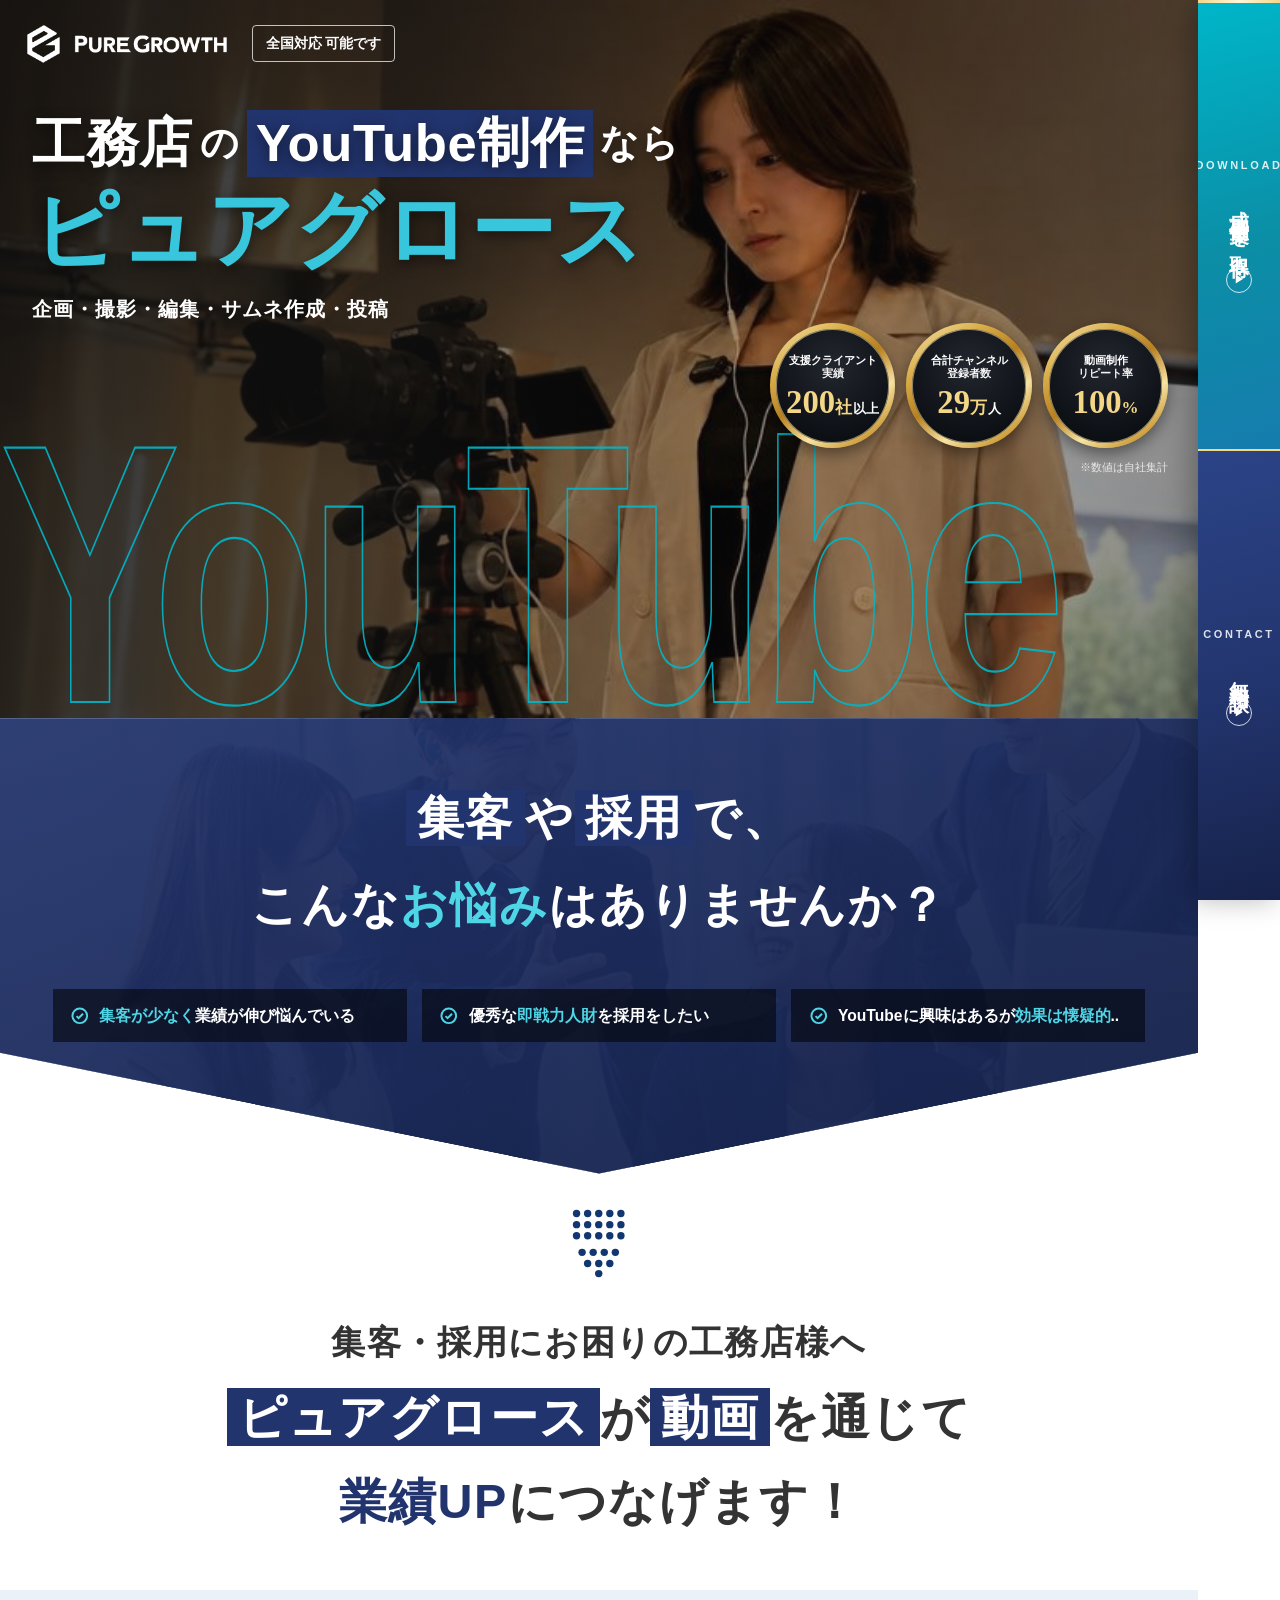
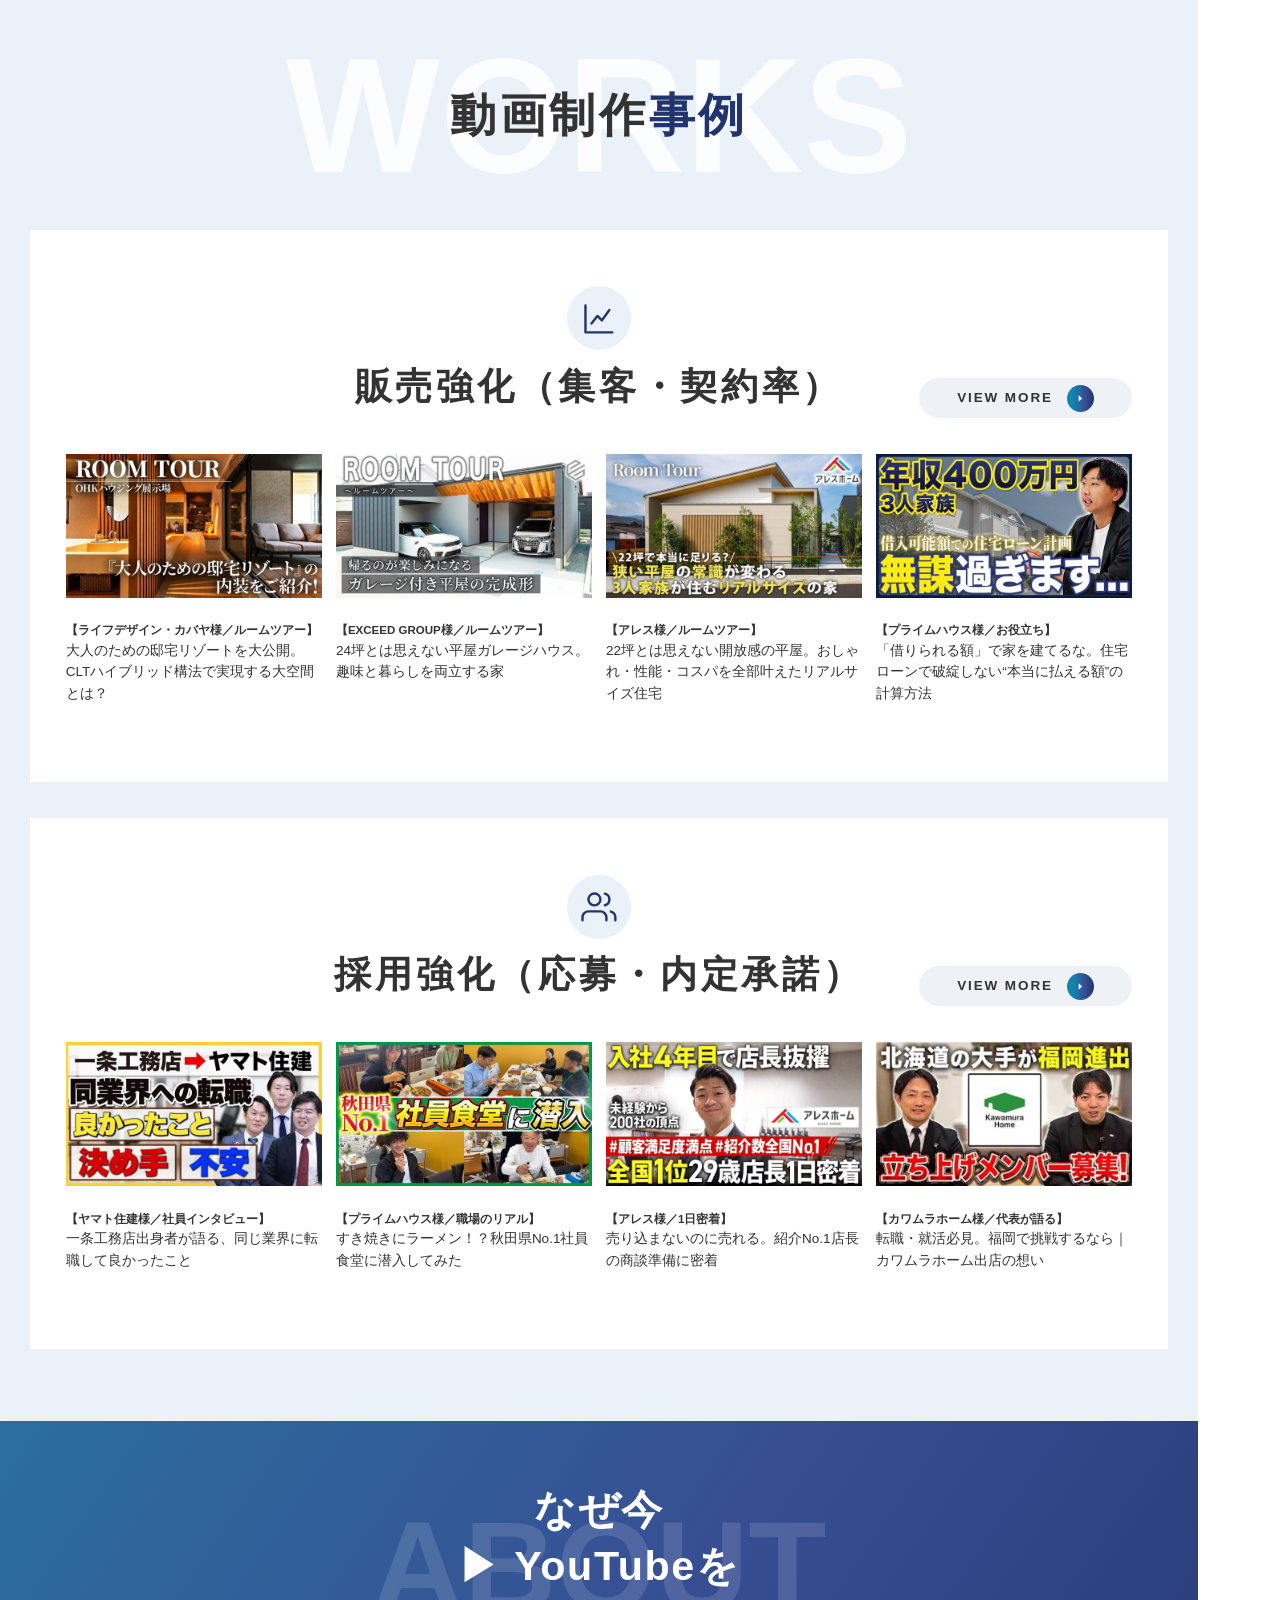
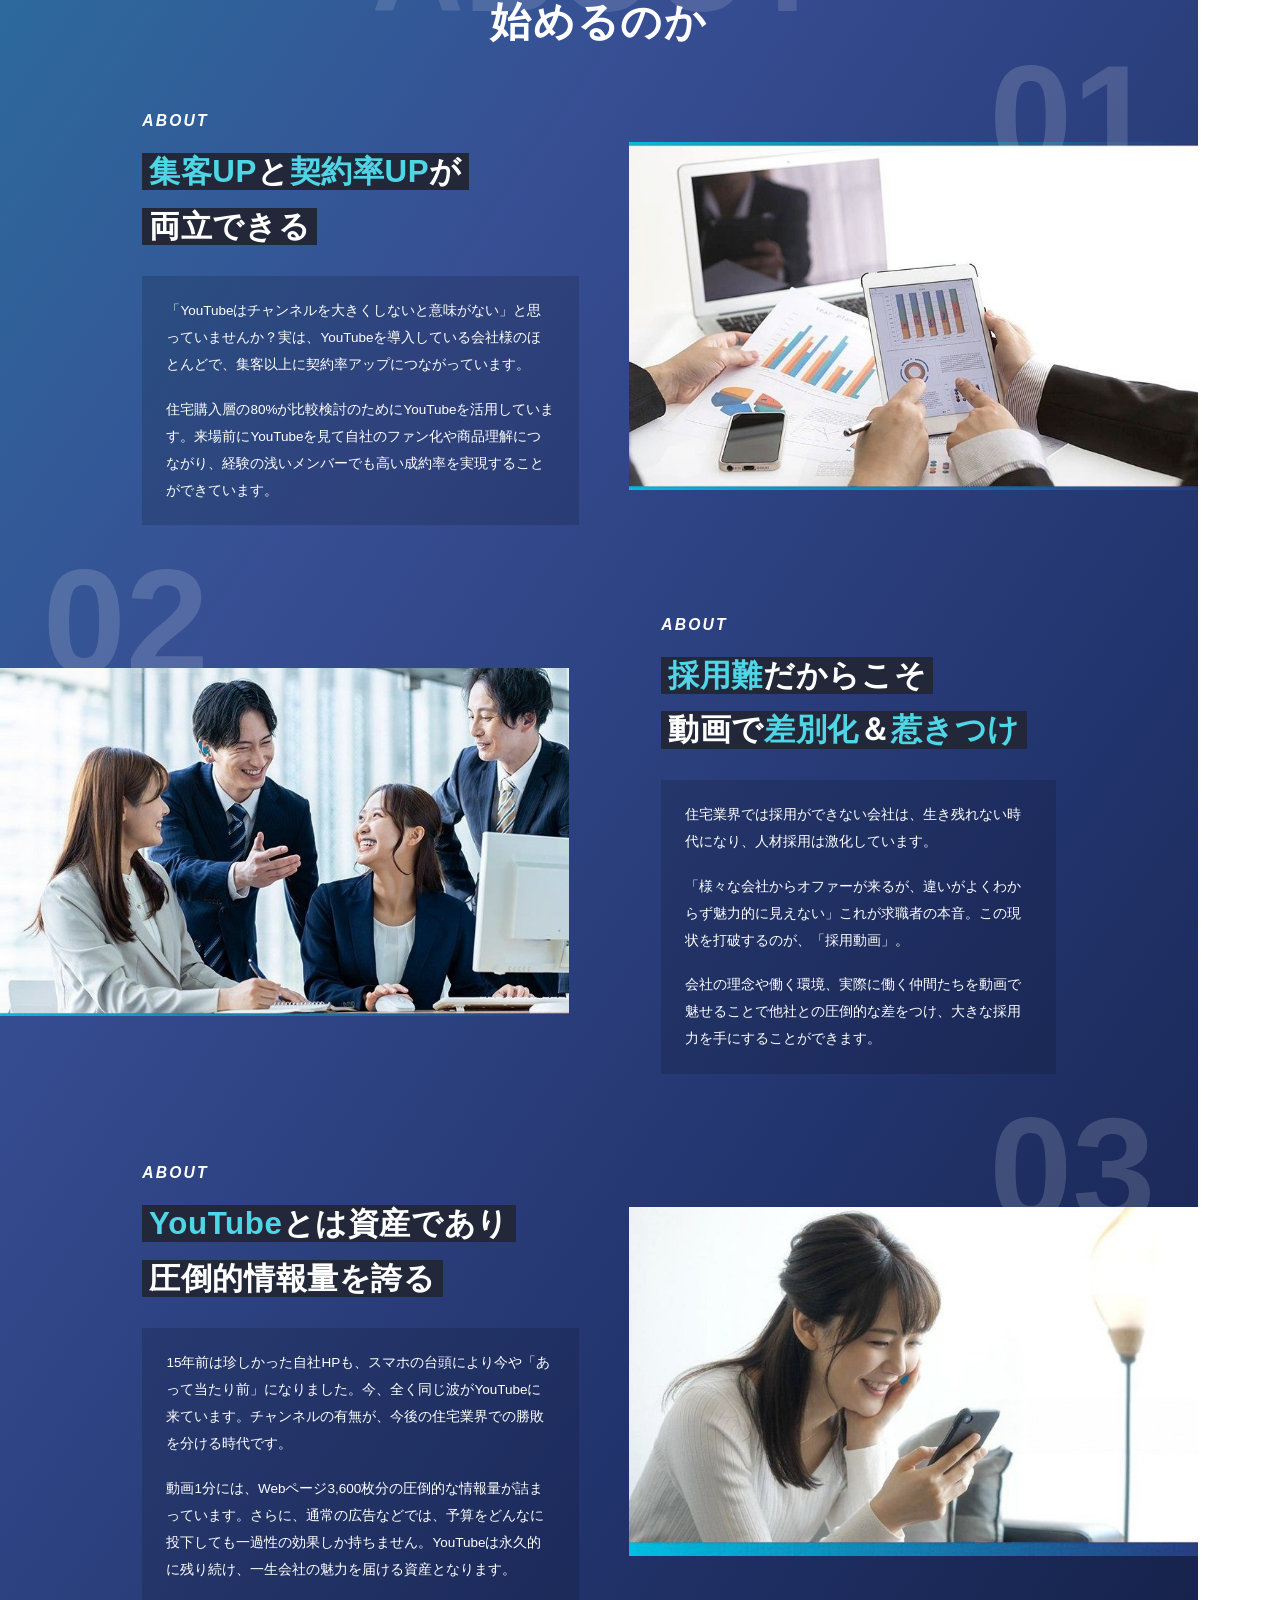
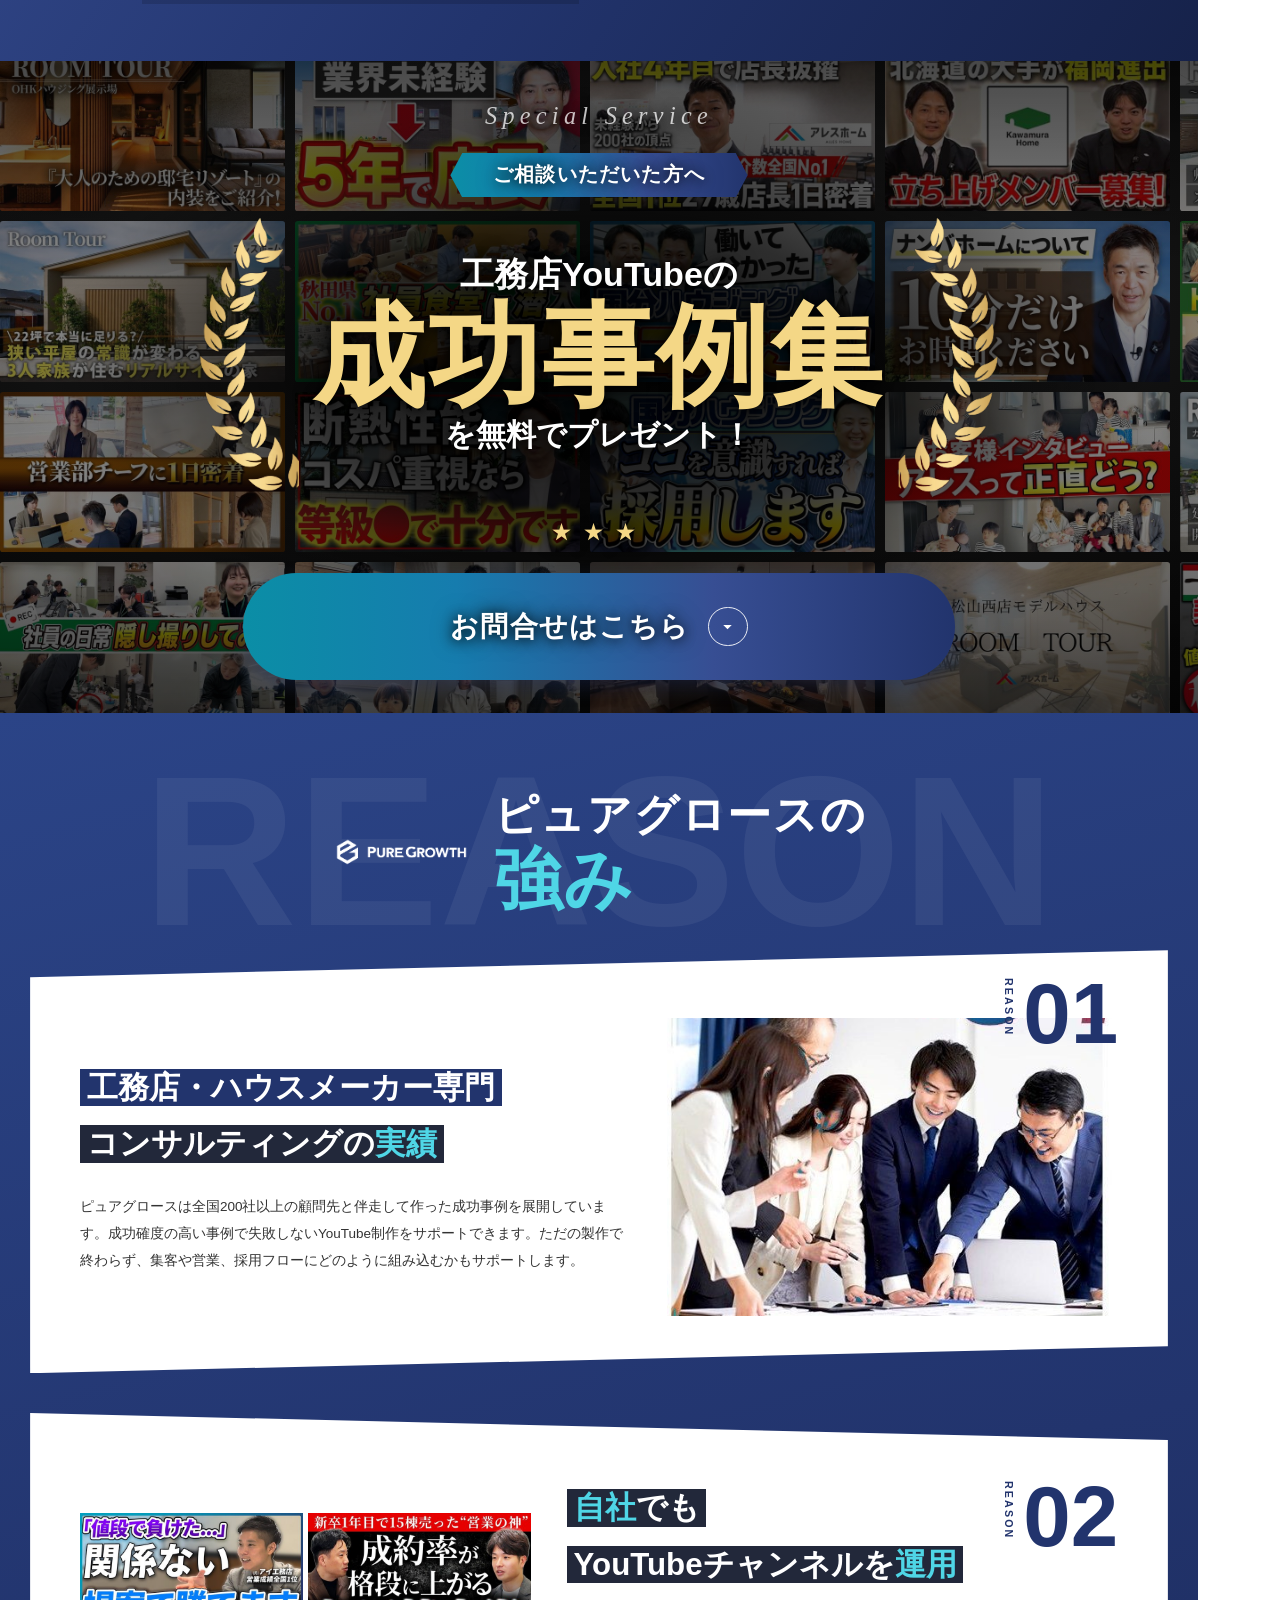
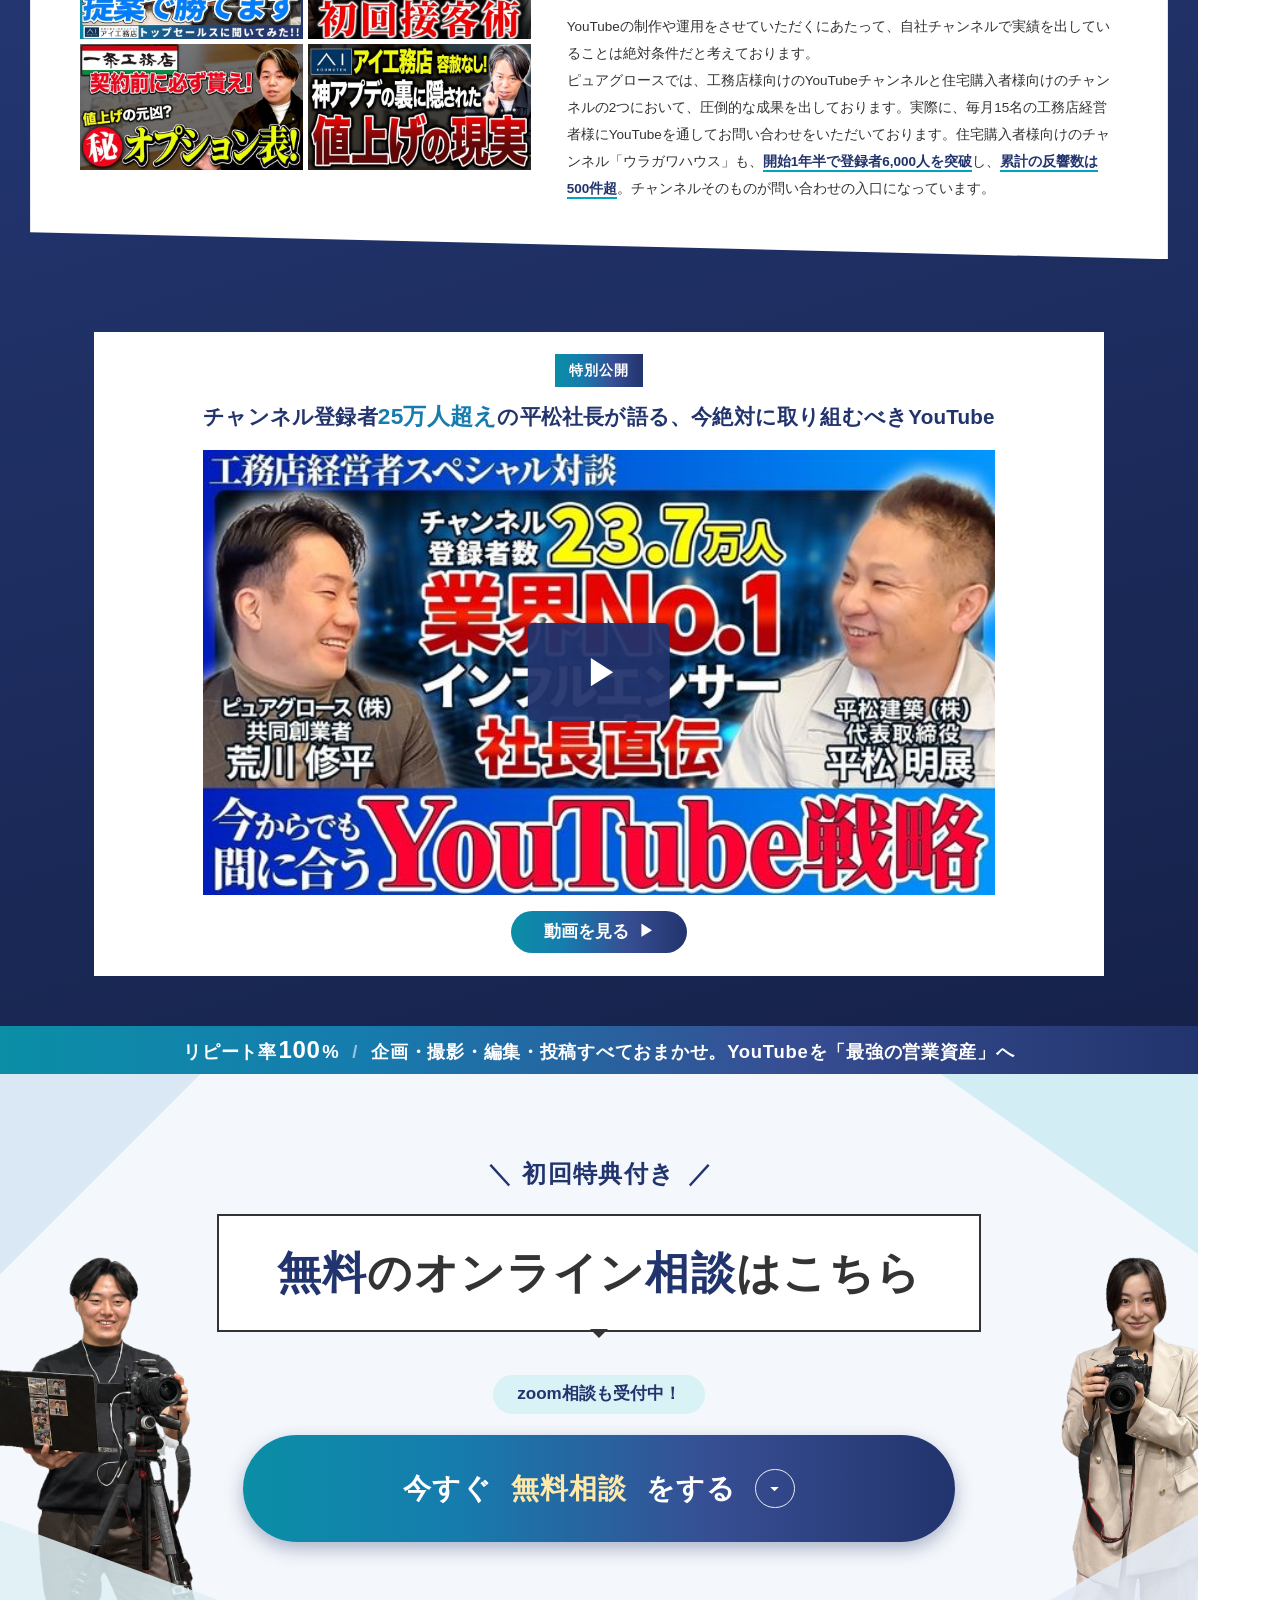
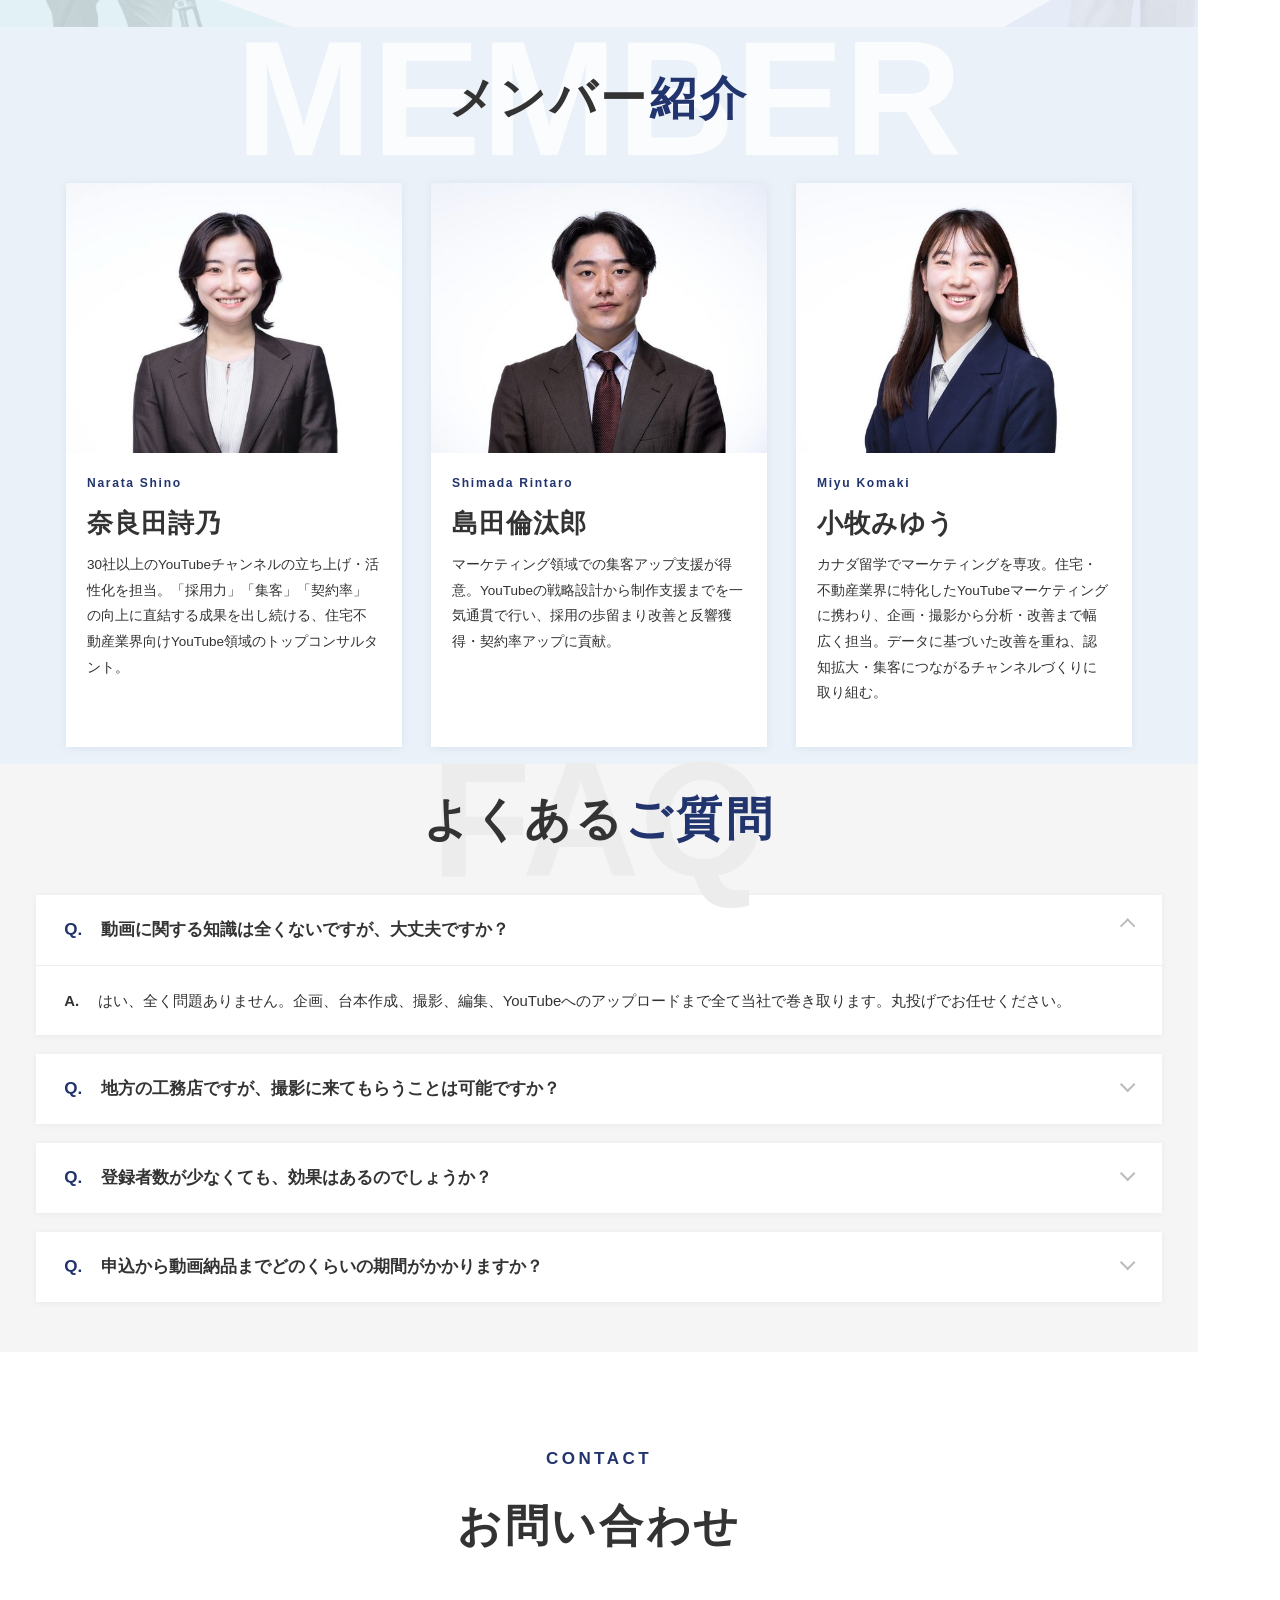
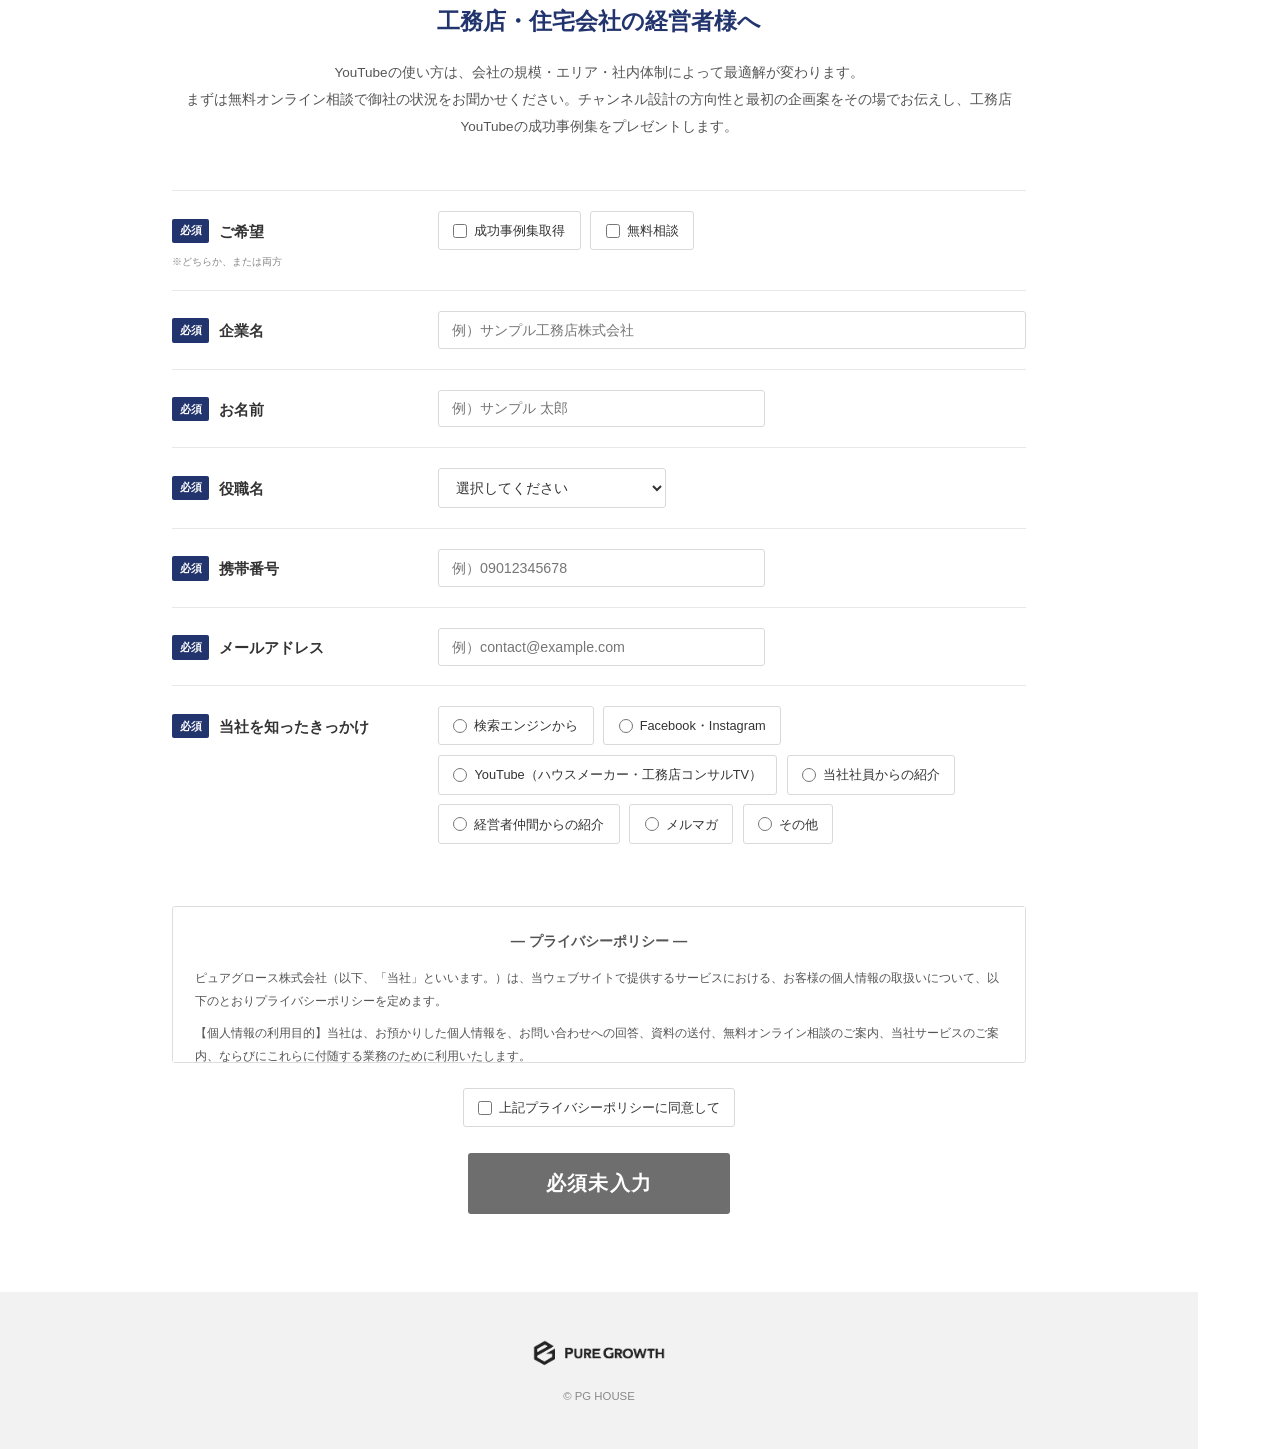
==== commit 7ae4e1fd: "メンバー紹介：小牧みゆうの自己紹介文を更新 Co-Authored-By: Claude Opus 4.8 <noreply@anthropic.com>" ====
--- a/index.html
+++ b/index.html
@@ -138,7 +138,7 @@
     <div class="wcard-head">
       <div class="wcard-icon"><svg viewBox="0 0 24 24"><path d="M3 3v18h18"/><path d="M7 15l4-5 3 3 5-7"/></svg></div>
       <h3>販売強化<span class="wsub">（集客・契約率）</span></h3>
-      <a class="view-more" href="https://claude.ai/code/artifact/de98ec40-268a-494a-9d97-bfc0ebf2d4de#hanbai" target="_blank" rel="noopener">VIEW MORE<i><svg viewBox="0 0 24 24"><path d="M8 5l8 7-8 7z"/></svg></i></a>
+      <a class="view-more" href="works.html#hanbai">VIEW MORE<i><svg viewBox="0 0 24 24"><path d="M8 5l8 7-8 7z"/></svg></i></a>
     </div>
     <div class="wrow">
       <a class="wcard-item" href="https://youtu.be/NE1aCiTyG7U" target="_blank" rel="noopener">
@@ -163,7 +163,7 @@
     <div class="wcard-head">
       <div class="wcard-icon"><svg viewBox="0 0 24 24"><path d="M17 21v-2a4 4 0 0 0-4-4H5a4 4 0 0 0-4 4v2"/><circle cx="9" cy="7" r="4"/><path d="M23 21v-2a4 4 0 0 0-3-3.87M16 3.13a4 4 0 0 1 0 7.75"/></svg></div>
       <h3>採用強化<span class="wsub">（応募・内定承諾）</span></h3>
-      <a class="view-more" href="https://claude.ai/code/artifact/de98ec40-268a-494a-9d97-bfc0ebf2d4de#saiyo" target="_blank" rel="noopener">VIEW MORE<i><svg viewBox="0 0 24 24"><path d="M8 5l8 7-8 7z"/></svg></i></a>
+      <a class="view-more" href="works.html#saiyo">VIEW MORE<i><svg viewBox="0 0 24 24"><path d="M8 5l8 7-8 7z"/></svg></i></a>
     </div>
     <div class="wrow">
       <a class="wcard-item" href="https://youtu.be/dzcDsUXBI14" target="_blank" rel="noopener">
@@ -370,7 +370,7 @@
       <div class="member-body">
         <span class="en">Miyu Komaki</span>
         <p class="name">小牧みゆう</p>
-        <p>カナダ留学でマーケティングを専攻。実現までやり切る粘り強さと、会計の知識を活かした数字に強いコンサルティングが強み。</p>
+        <p>カナダ留学でマーケティングを専攻。住宅・不動産業界に特化したYouTubeマーケティングに携わり、企画・撮影から分析・改善まで幅広く担当。データに基づいた改善を重ね、認知拡大・集客につながるチャンネルづくりに取り組む。</p>
       </div>
     </div>
   </div>
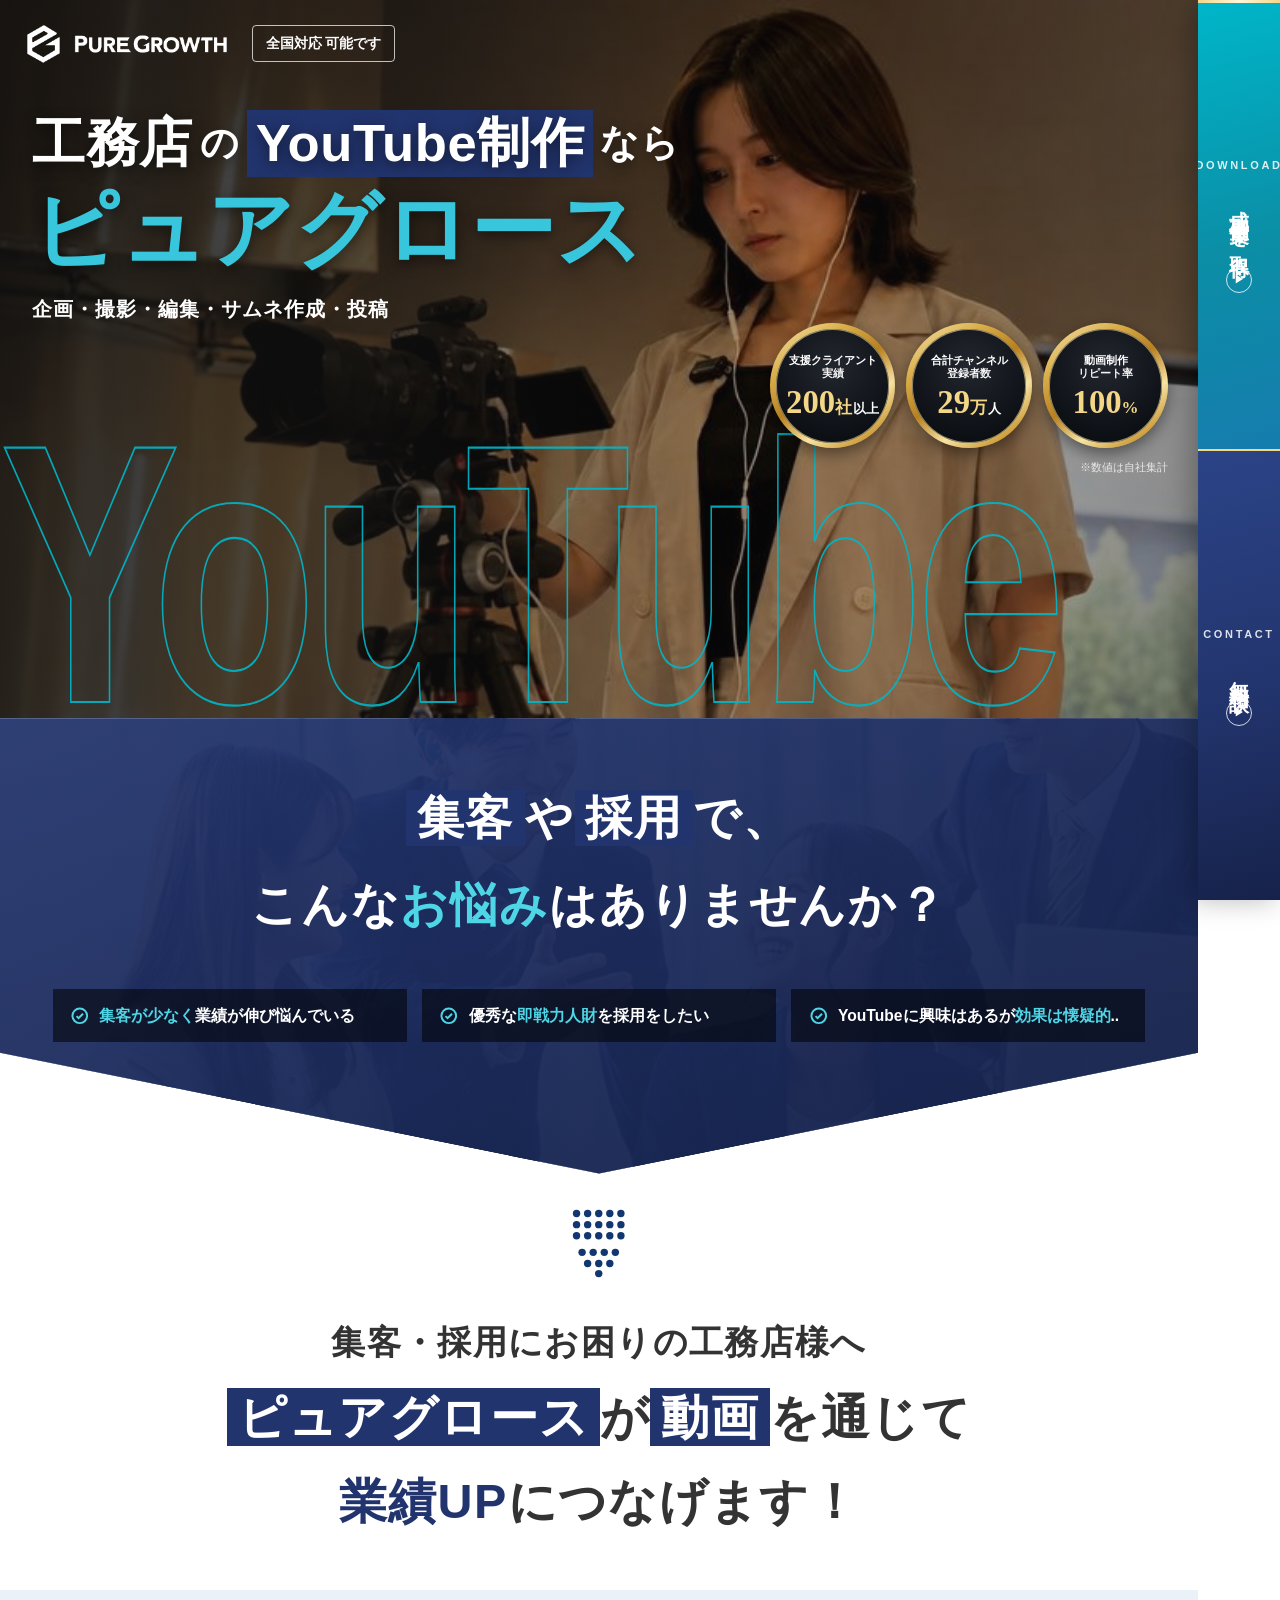
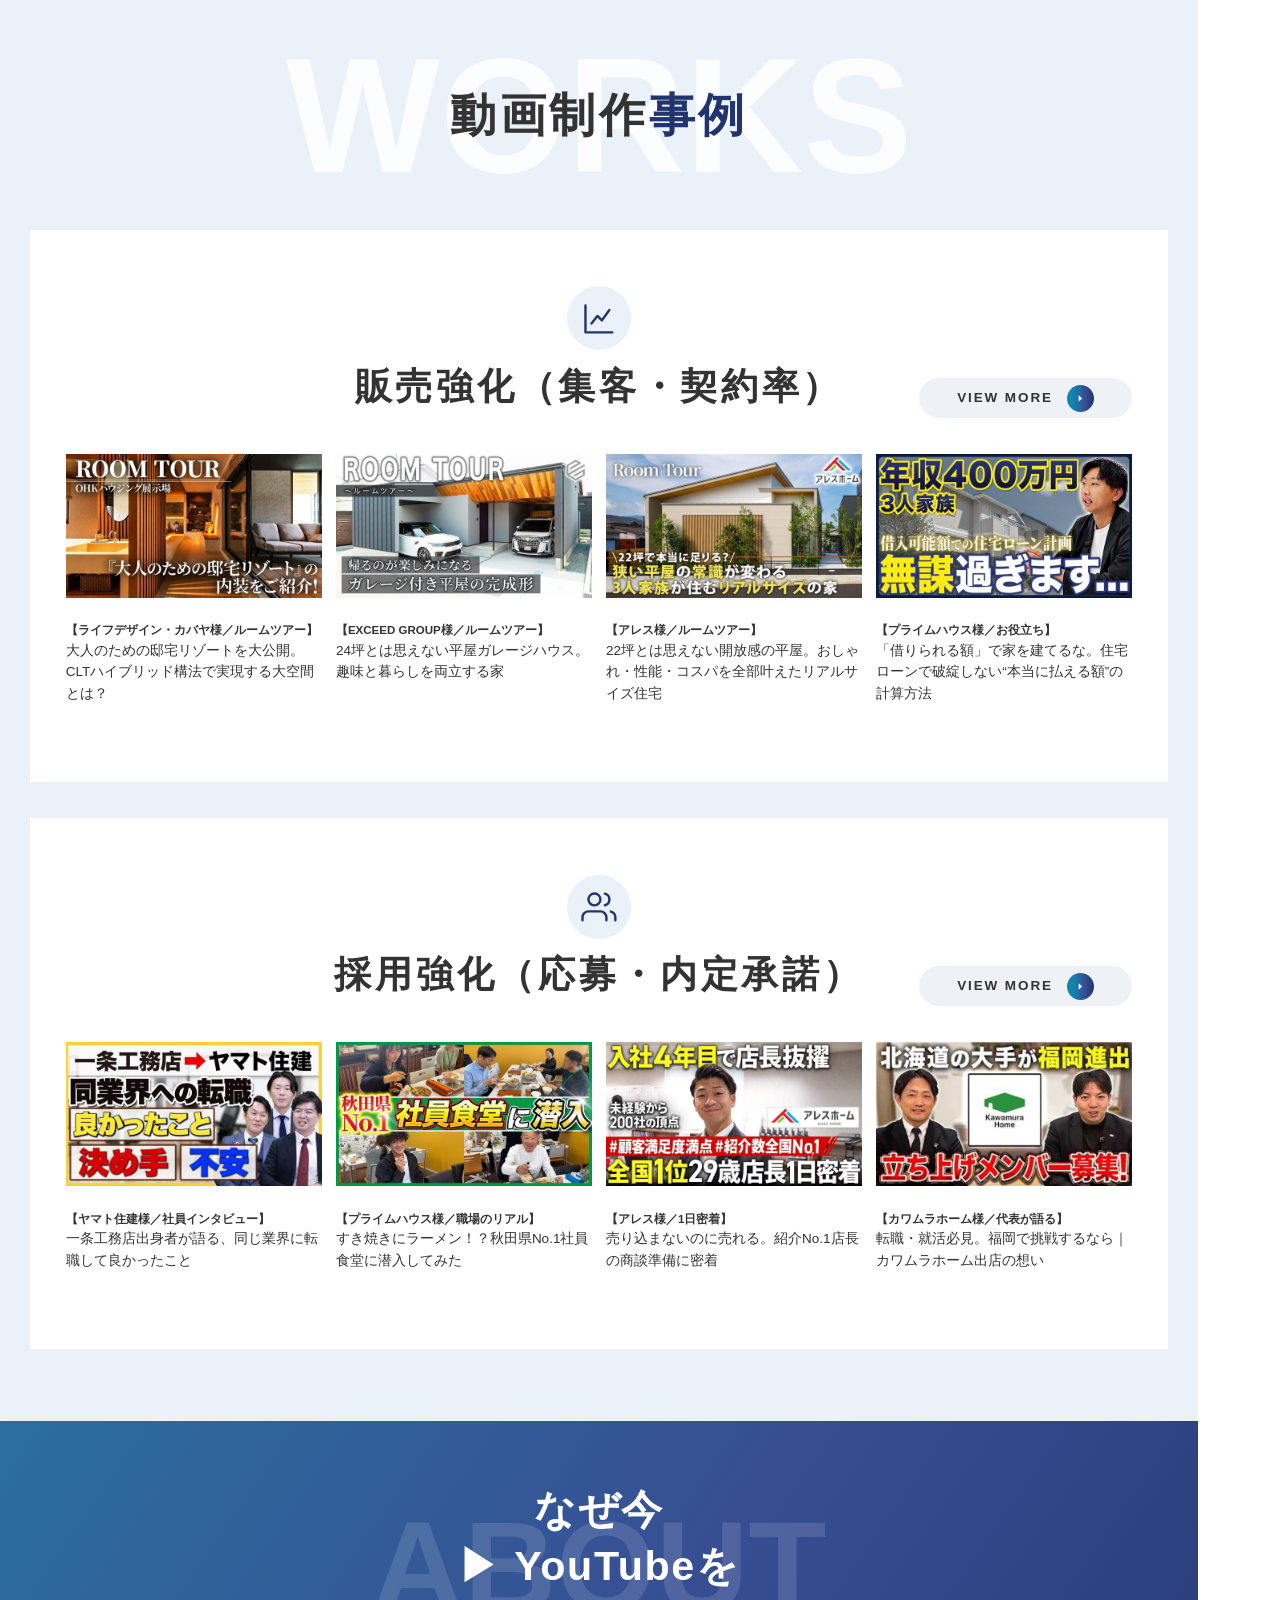
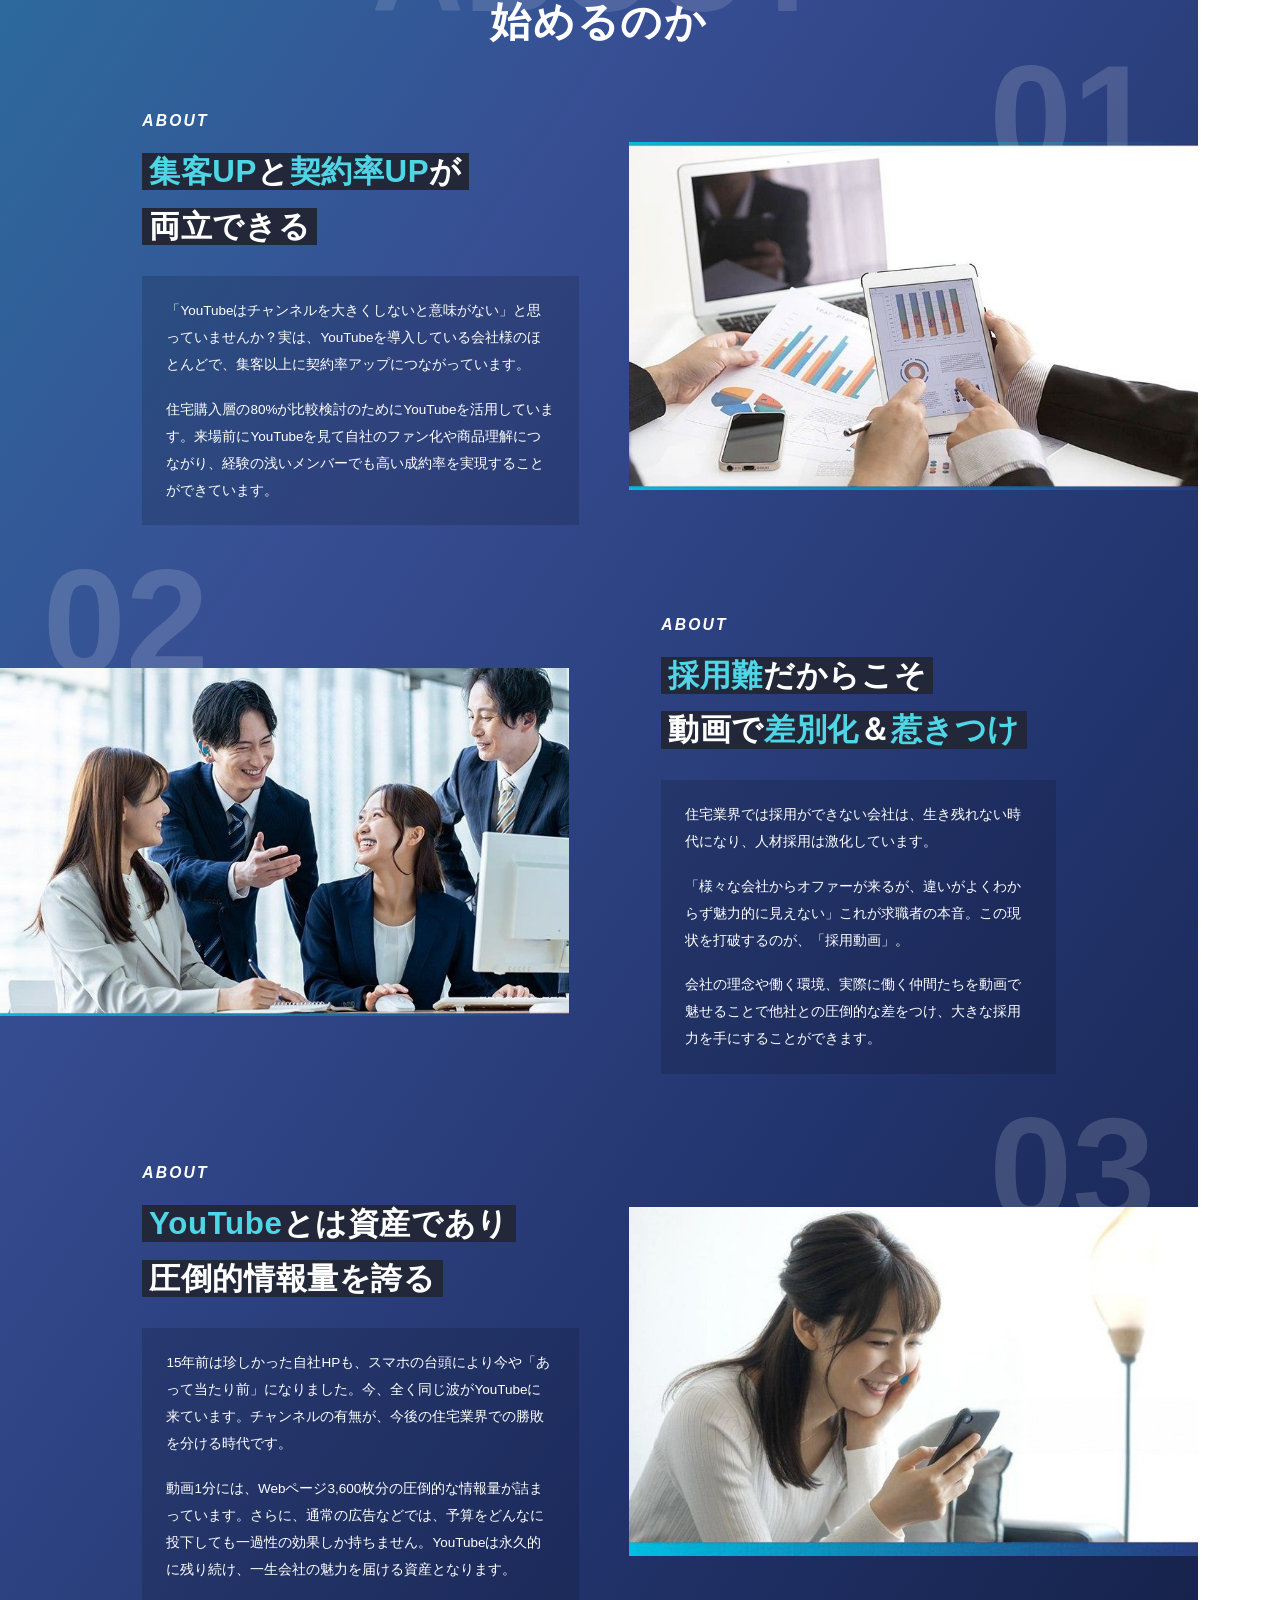
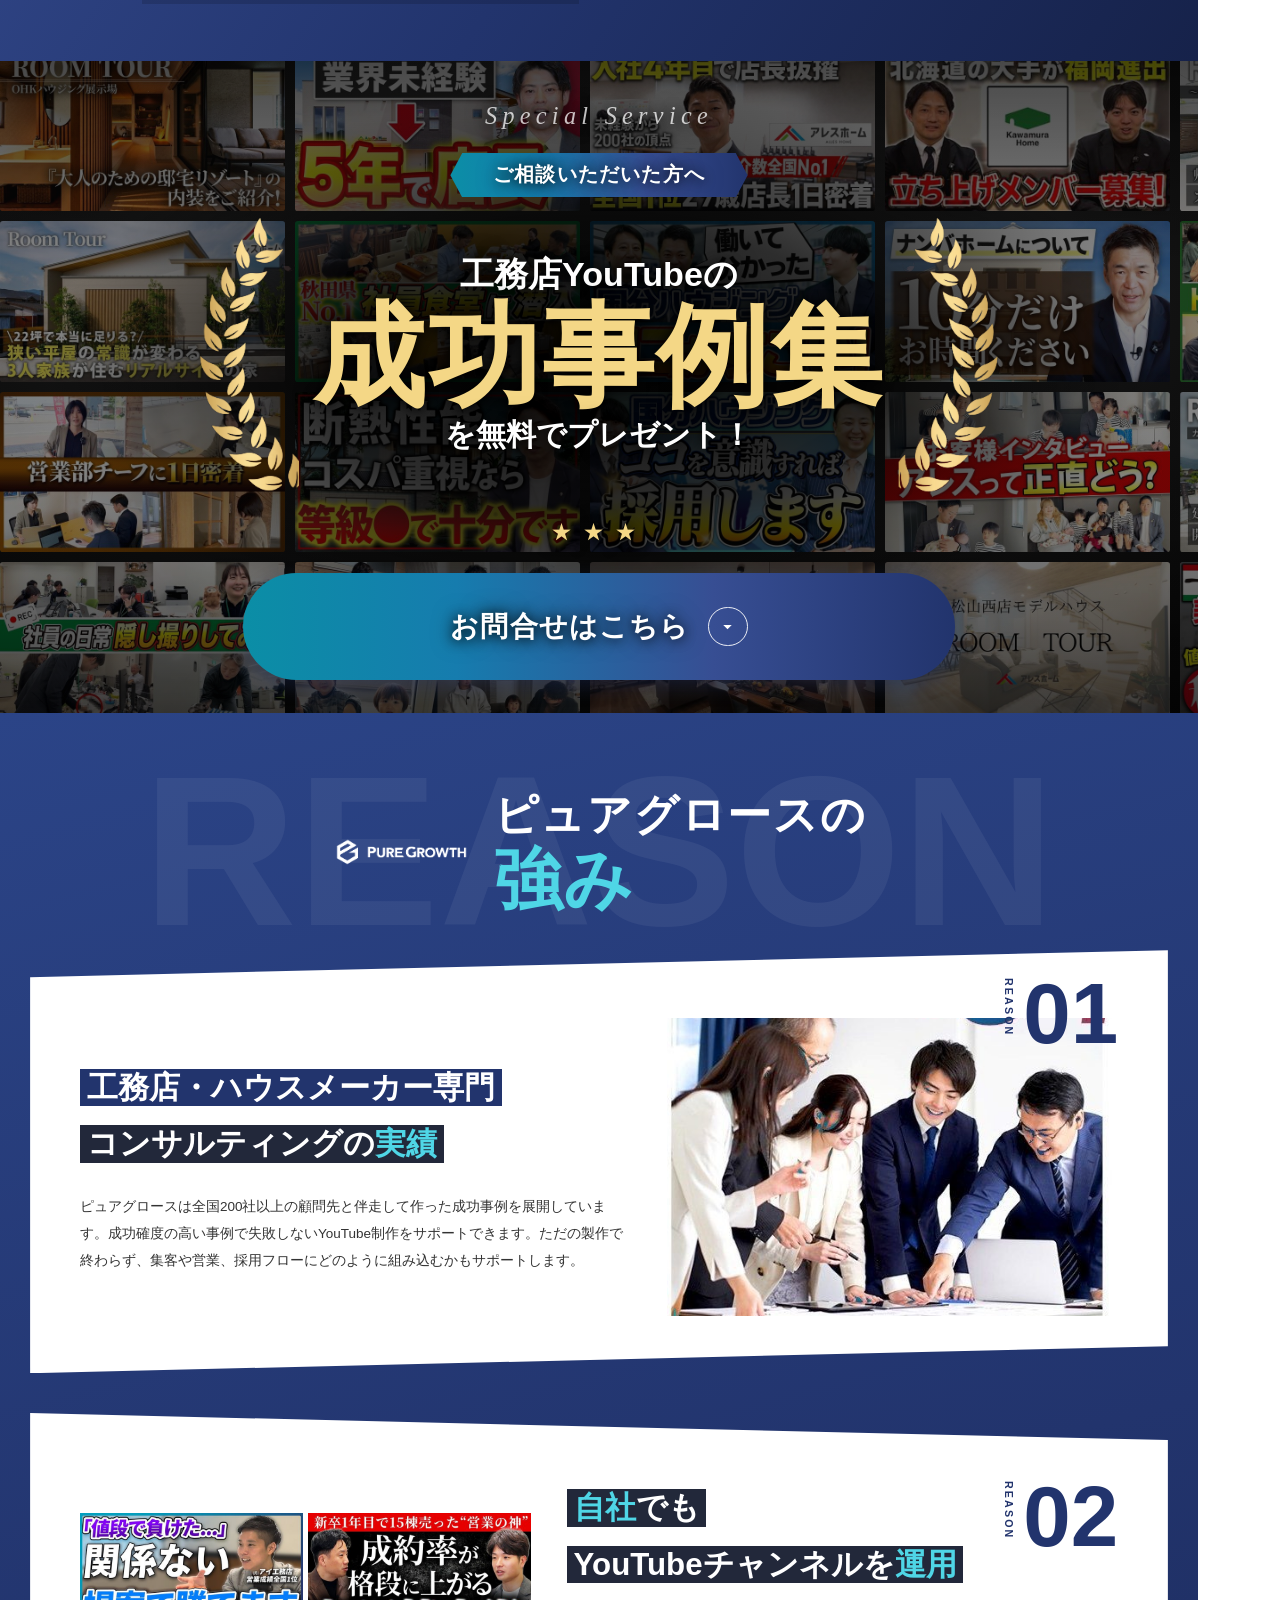
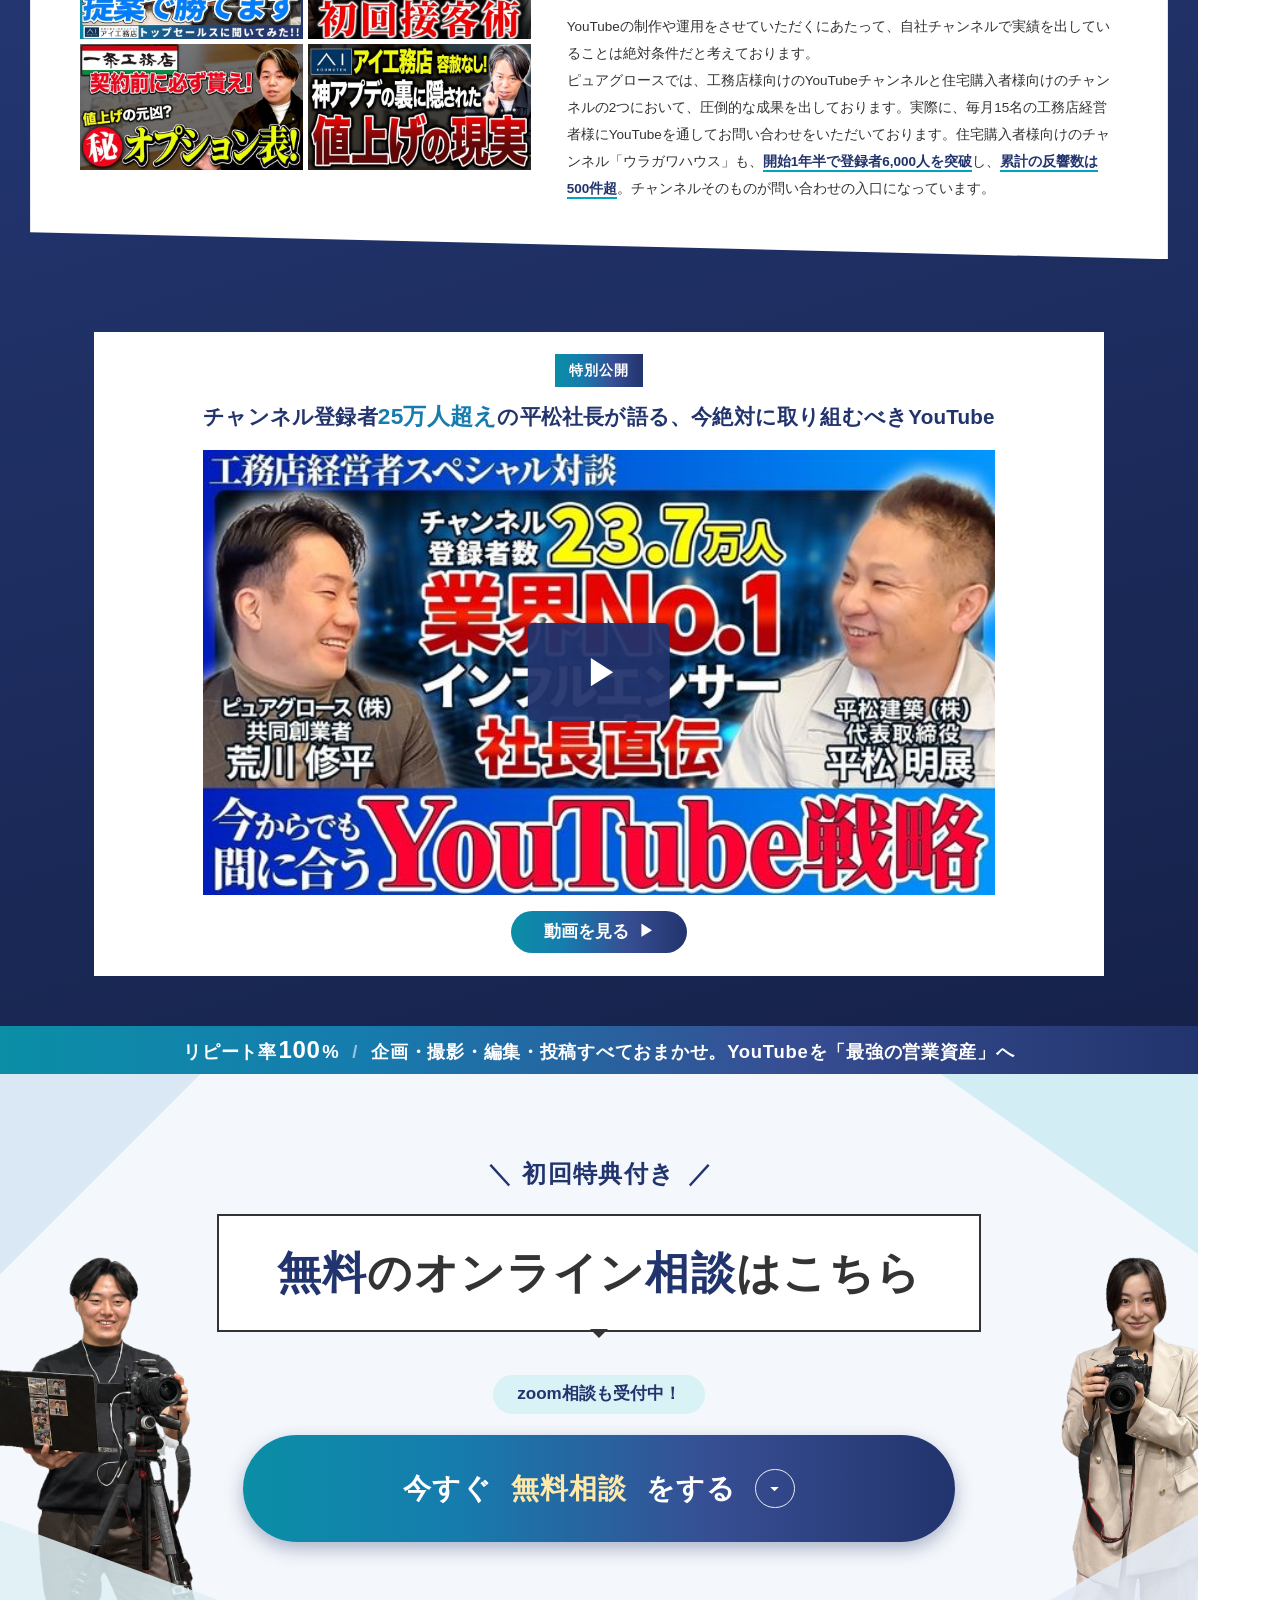
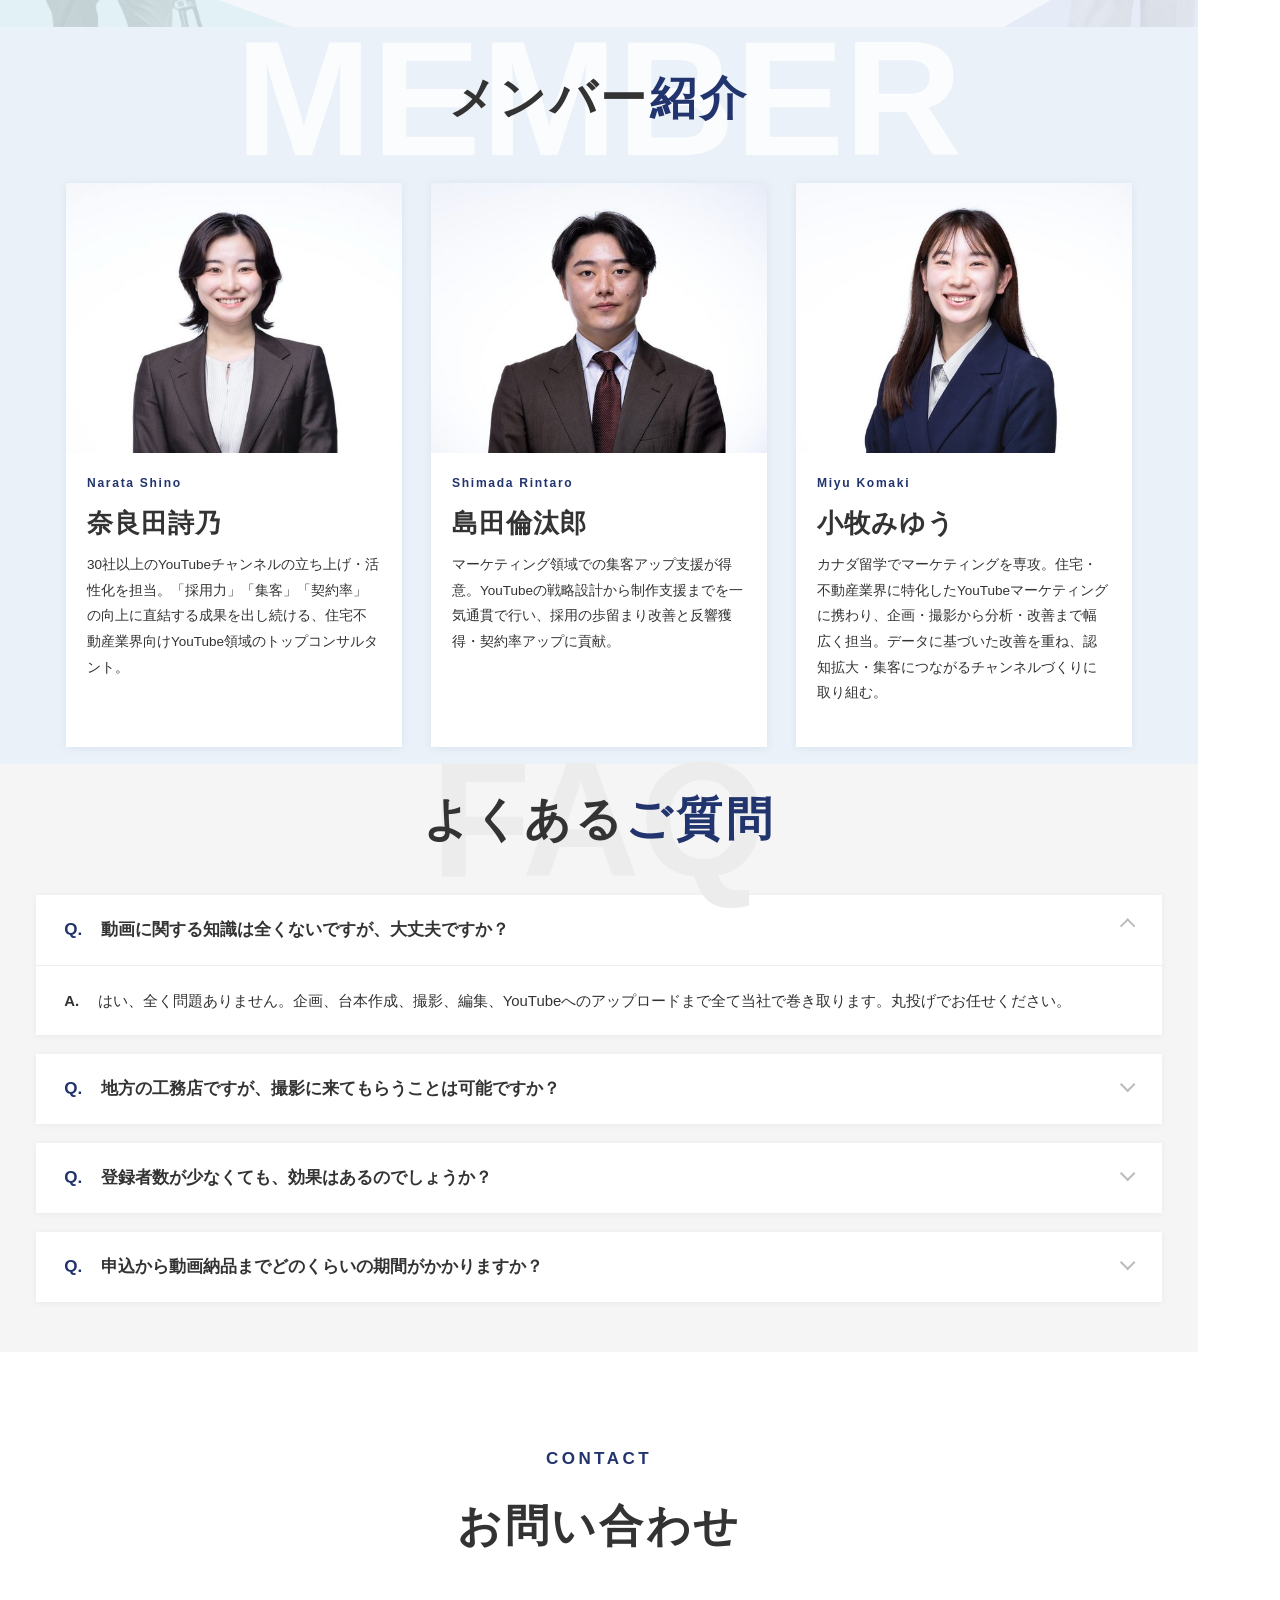
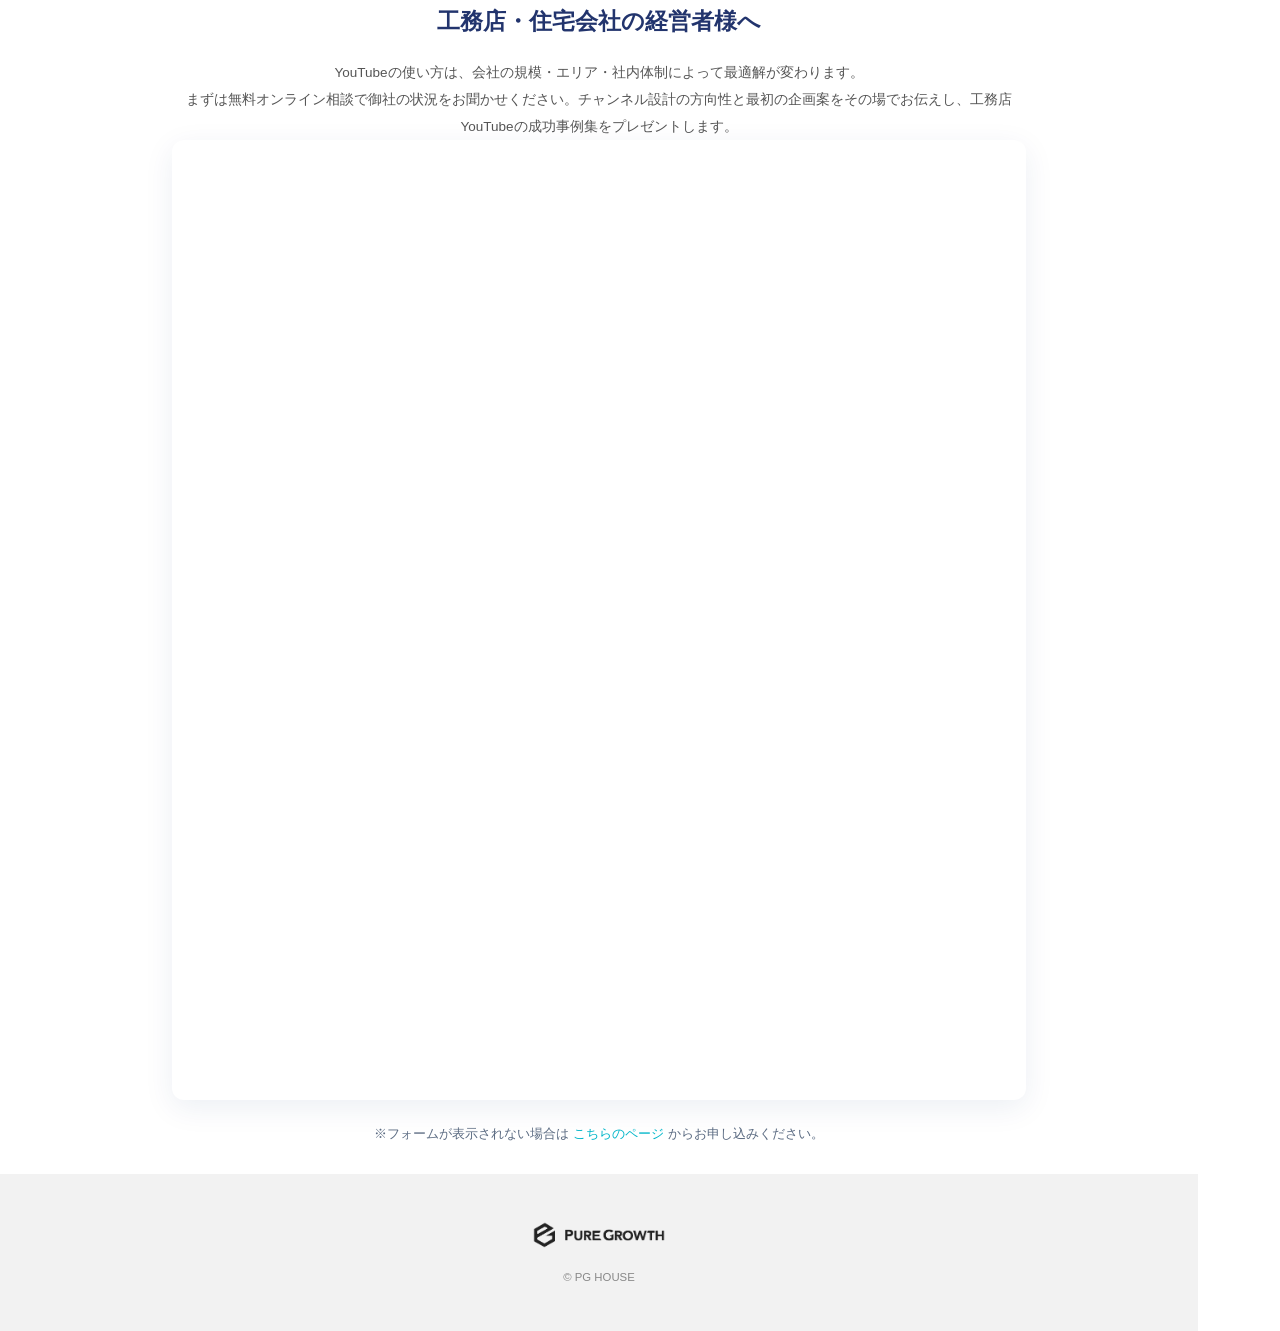
==== commit dca15ab5: "申込フォームをWordPress(MW WP Form 11835)のインライン埋め込みに変更 - #contactの静的フォームを、フォームページ(/koumuten-youtube-form/)の" ====
--- a/index.html
+++ b/index.html
@@ -76,7 +76,7 @@
         <img class="r" src="img/laurel.png" alt="">
       </span>
       <span class="menu"><span>撮影</span><span>編集</span><span>チャンネル開設</span><span>サムネ作成</span></span>
-      <span class="go">無料相談はこちら ▶</span>
+      <span class="go">無料で受け取る ▶</span>
     </a>
     <!-- スマホ：2つの反響ボタン -->
     <div class="fb-wrap">
@@ -413,83 +413,10 @@
     </div>
 
 
-    <form id="pgform" novalidate>
-      <div class="field">
-        <span class="lb"><span class="req">必須</span>ご希望<small>※どちらか、または両方</small></span>
-        <div class="ctrl">
-          <label class="check"><input type="checkbox" data-group="soudan" value="成功事例集取得" id="optJirei">成功事例集取得</label>
-          <label class="check"><input type="checkbox" data-group="soudan" value="無料相談" id="optSoudan">無料相談</label>
-        </div>
-      </div>
-
-      <div class="field">
-        <span class="lb"><span class="req">必須</span>企業名</span>
-        <div class="ctrl"><input type="text" name="company" placeholder="例）サンプル工務店株式会社" required></div>
-      </div>
-
-      <div class="field">
-        <span class="lb"><span class="req">必須</span>お名前</span>
-        <div class="ctrl"><input type="text" name="name" class="w-m" placeholder="例）サンプル 太郎" required></div>
-      </div>
-
-      <div class="field">
-        <span class="lb"><span class="req">必須</span>役職名</span>
-        <div class="ctrl">
-          <select name="position" required>
-            <option value="">選択してください</option>
-            <option value="経営者">経営者</option>
-            <option value="役員、経営幹部">役員、経営幹部</option>
-            <option value="部長・課長クラス">部長・課長クラス</option>
-            <option value="一般">一般</option>
-          </select>
-        </div>
-      </div>
-
-      <div class="field">
-        <span class="lb"><span class="req">必須</span>携帯番号</span>
-        <div class="ctrl"><input type="tel" name="tel" class="w-m" placeholder="例）09012345678" required></div>
-      </div>
-
-      <div class="field">
-        <span class="lb"><span class="req">必須</span>メールアドレス</span>
-        <div class="ctrl"><input type="email" name="email" class="w-m" placeholder="例）contact@example.com" required></div>
-      </div>
-
-      <div class="field">
-        <span class="lb"><span class="req">必須</span>当社を知ったきっかけ</span>
-        <div class="ctrl">
-          <label class="check"><input type="radio" name="kikkake" data-group="kikkake" value="検索エンジンから">検索エンジンから</label>
-          <label class="check"><input type="radio" name="kikkake" data-group="kikkake" value="Facebook・Instagram">Facebook・Instagram</label>
-          <label class="check"><input type="radio" name="kikkake" data-group="kikkake" value="YouTube（ハウスメーカー・工務店コンサルTV）">YouTube（ハウスメーカー・工務店コンサルTV）</label>
-          <label class="check"><input type="radio" name="kikkake" data-group="kikkake" value="当社社員からの紹介">当社社員からの紹介</label>
-          <label class="check"><input type="radio" name="kikkake" data-group="kikkake" value="経営者仲間からの紹介">経営者仲間からの紹介</label>
-          <label class="check"><input type="radio" name="kikkake" data-group="kikkake" value="メルマガ">メルマガ</label>
-          <label class="check"><input type="radio" name="kikkake" data-group="kikkake" value="その他">その他</label>
-        </div>
-      </div>
-
-      <div class="privacy">
-        <h4>― プライバシーポリシー ―</h4>
-        <p>ピュアグロース株式会社（以下、「当社」といいます。）は、当ウェブサイトで提供するサービスにおける、お客様の個人情報の取扱いについて、以下のとおりプライバシーポリシーを定めます。</p>
-        <p>【個人情報の利用目的】当社は、お預かりした個人情報を、お問い合わせへの回答、資料の送付、無料オンライン相談のご案内、当社サービスのご案内、ならびにこれらに付随する業務のために利用いたします。</p>
-        <p>【第三者提供】当社は、法令に基づく場合を除き、あらかじめお客様の同意を得ることなく、個人情報を第三者に提供いたしません。</p>
-        <p>【個人情報の管理】当社は、個人情報への不正アクセス、紛失、破壊、改ざん及び漏洩などを防止するため、必要かつ適切な安全管理措置を講じます。</p>
-        <p>【開示・訂正・削除】お客様ご本人から個人情報の開示、訂正、削除のお申し出があった場合には、速やかに対応いたします。</p>
-      </div>
-
-      <div class="agree">
-        <label class="check"><input type="checkbox" id="agree">上記プライバシーポリシーに同意して</label>
-      </div>
-
-      <div class="submit-wrap">
-        <button type="submit" class="submit" id="submit" disabled>必須未入力</button>
-        <div class="thanks" id="thanks">
-          お問い合わせありがとうございます。<br>
-          担当者より2営業日以内にご連絡いたします。<br>
-          <small style="font-weight:400">※本ページはデザイン確認用のため、実際には送信されていません。</small>
-        </div>
-      </div>
-    </form>
+    <div class="form-embed">
+      <iframe id="pgFormFrame" src="https://pure-growth.co.jp/koumuten-youtube-form/" title="資料ダウンロード・お問い合わせフォーム" loading="lazy" scrolling="no" style="width:100%;border:0;min-height:960px;background:#fff;border-radius:12px;overflow:hidden;box-shadow:0 8px 30px rgba(18,55,112,.08)"></iframe>
+      <p class="form-embed__note" style="text-align:center;font-size:13px;color:#5b6b82;margin-top:12px">※フォームが表示されない場合は <a href="https://pure-growth.co.jp/koumuten-youtube-form/" target="_blank" rel="noopener" style="color:#00b6c9">こちらのページ</a> からお申し込みください。</p>
+    </div>
   </div>
 </section>
 <footer>
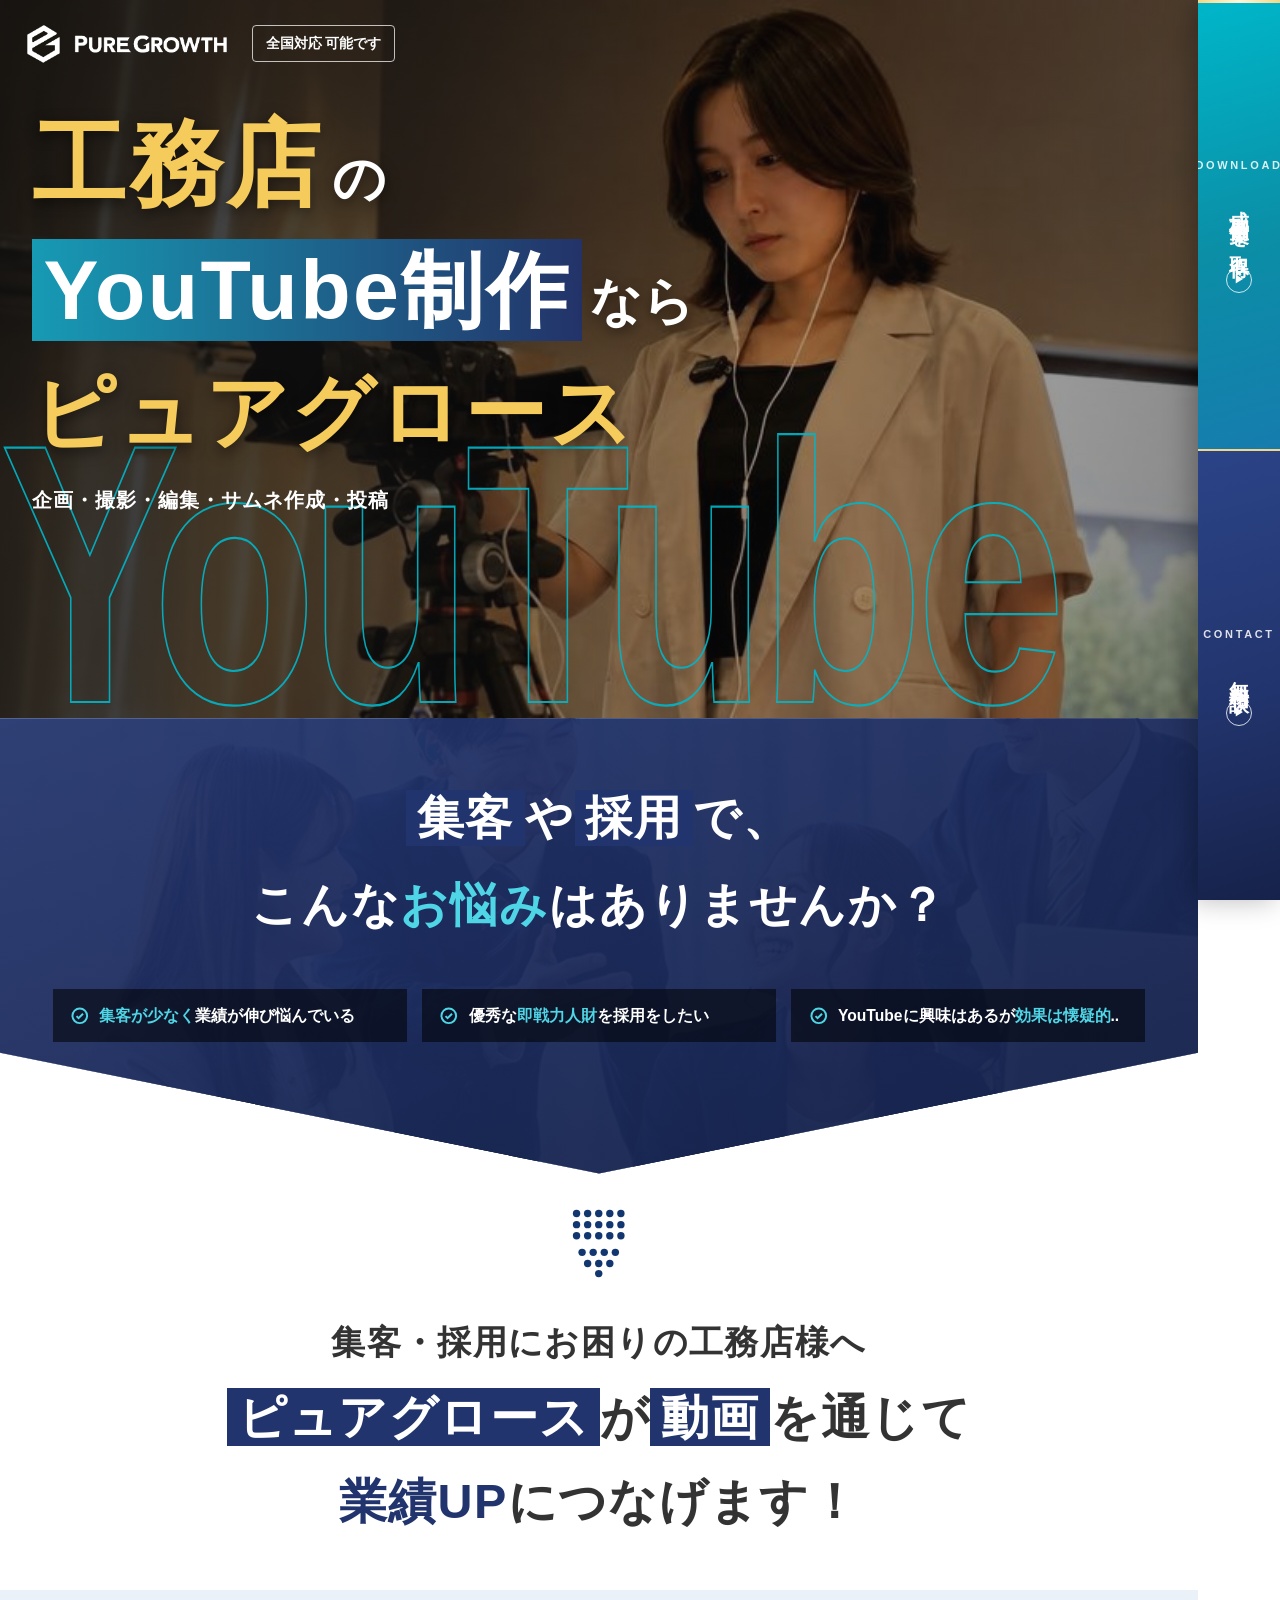
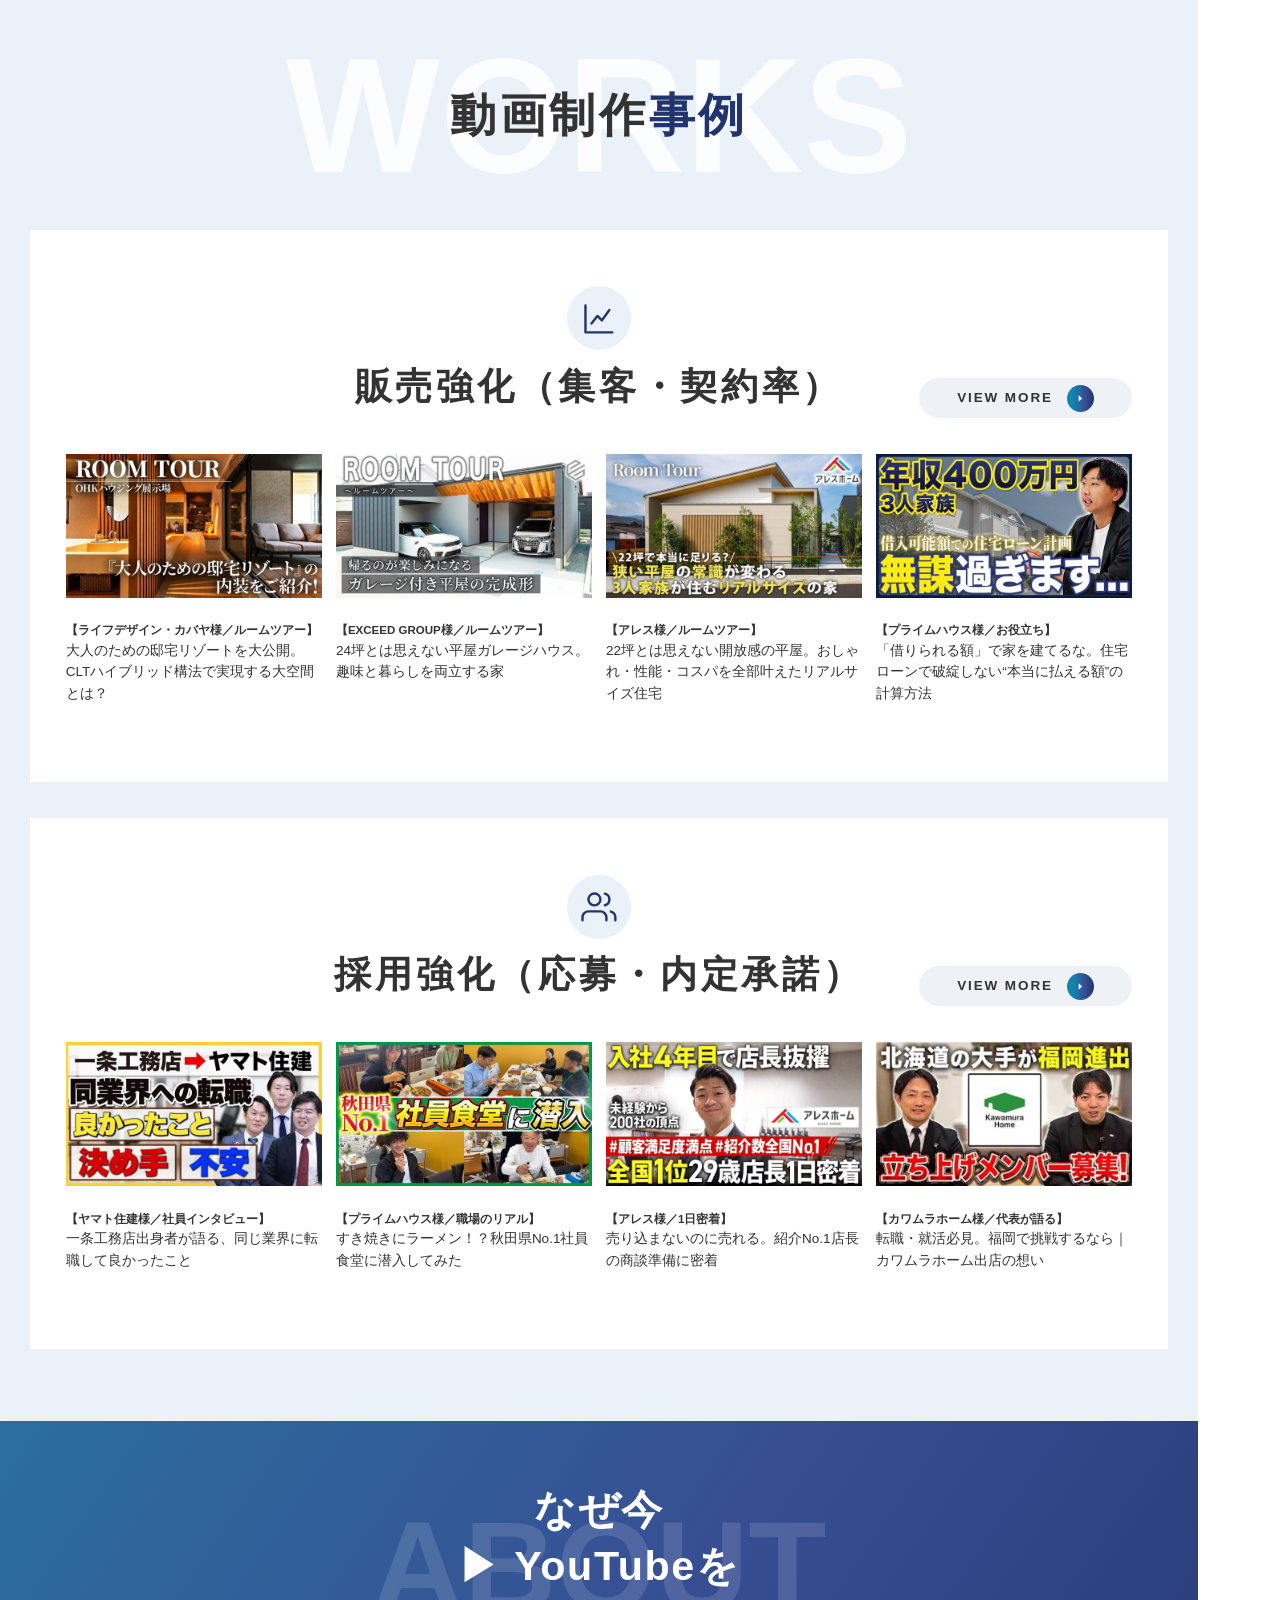
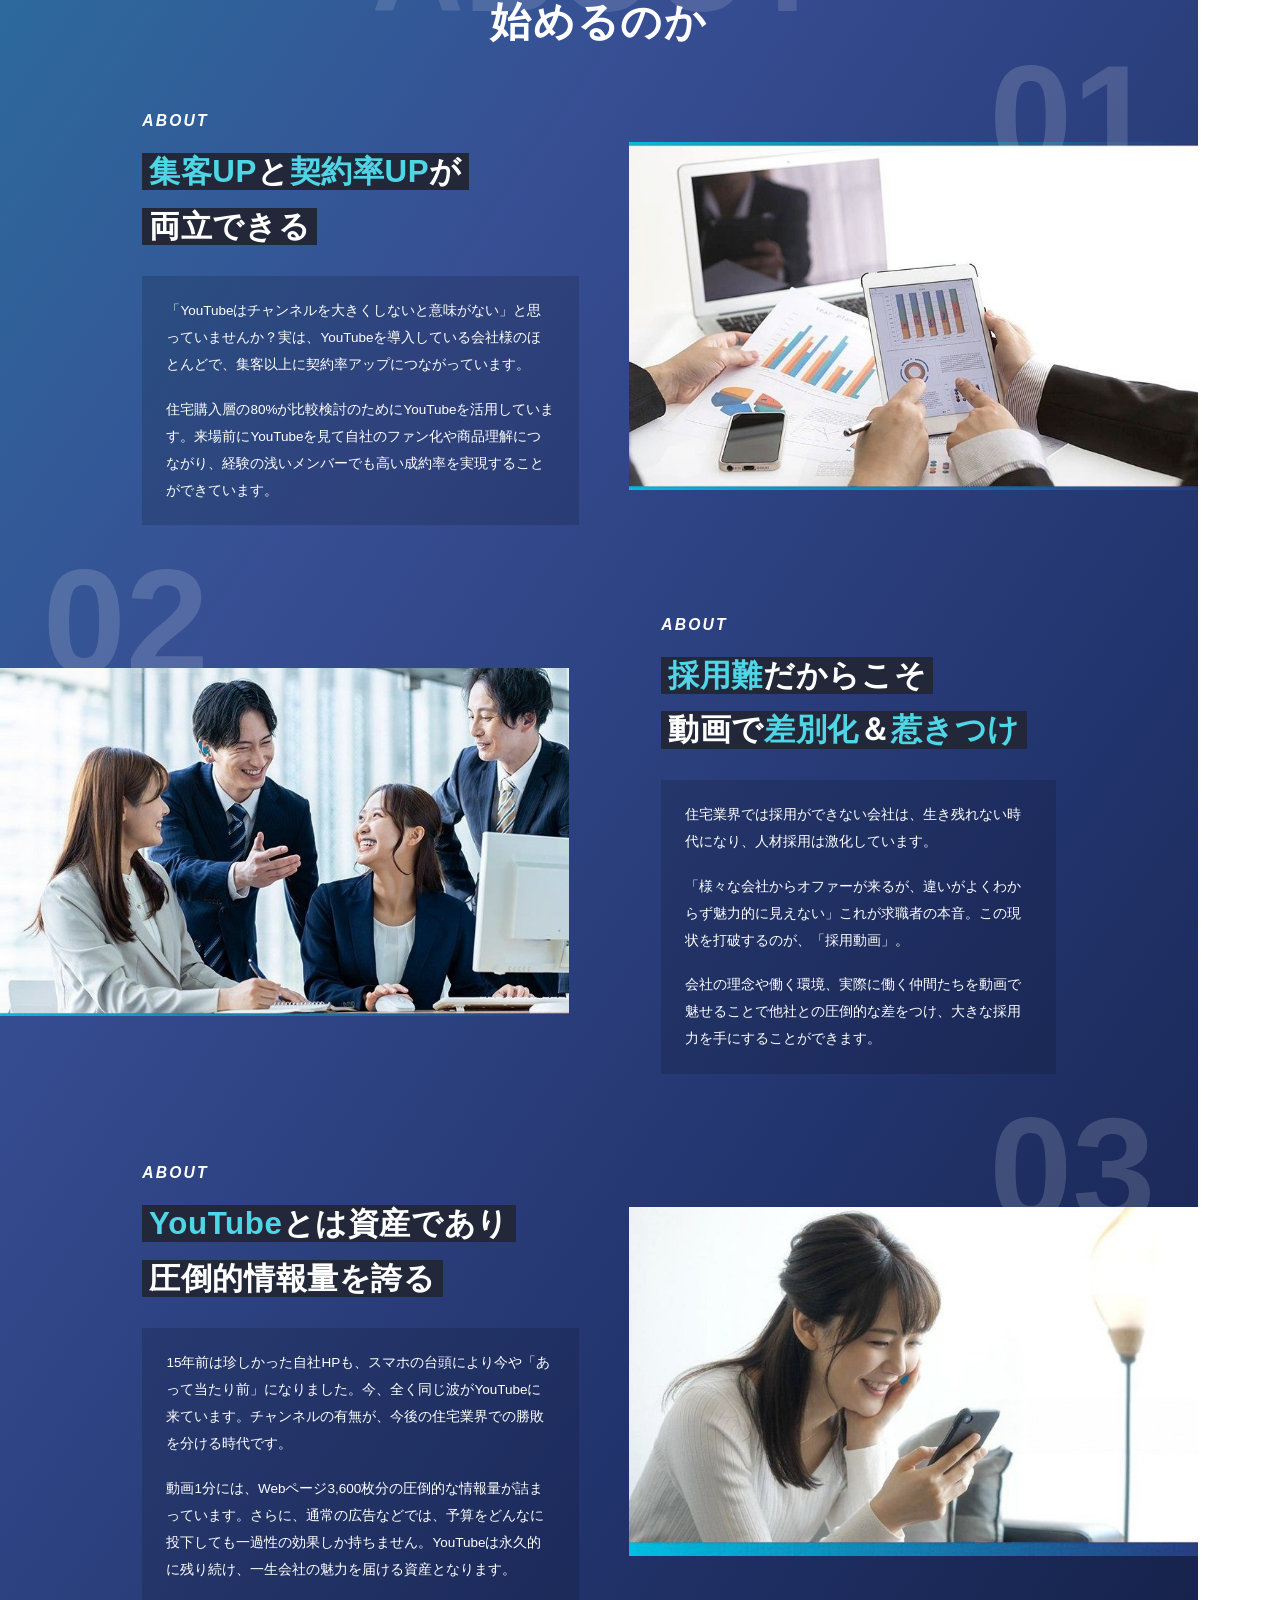
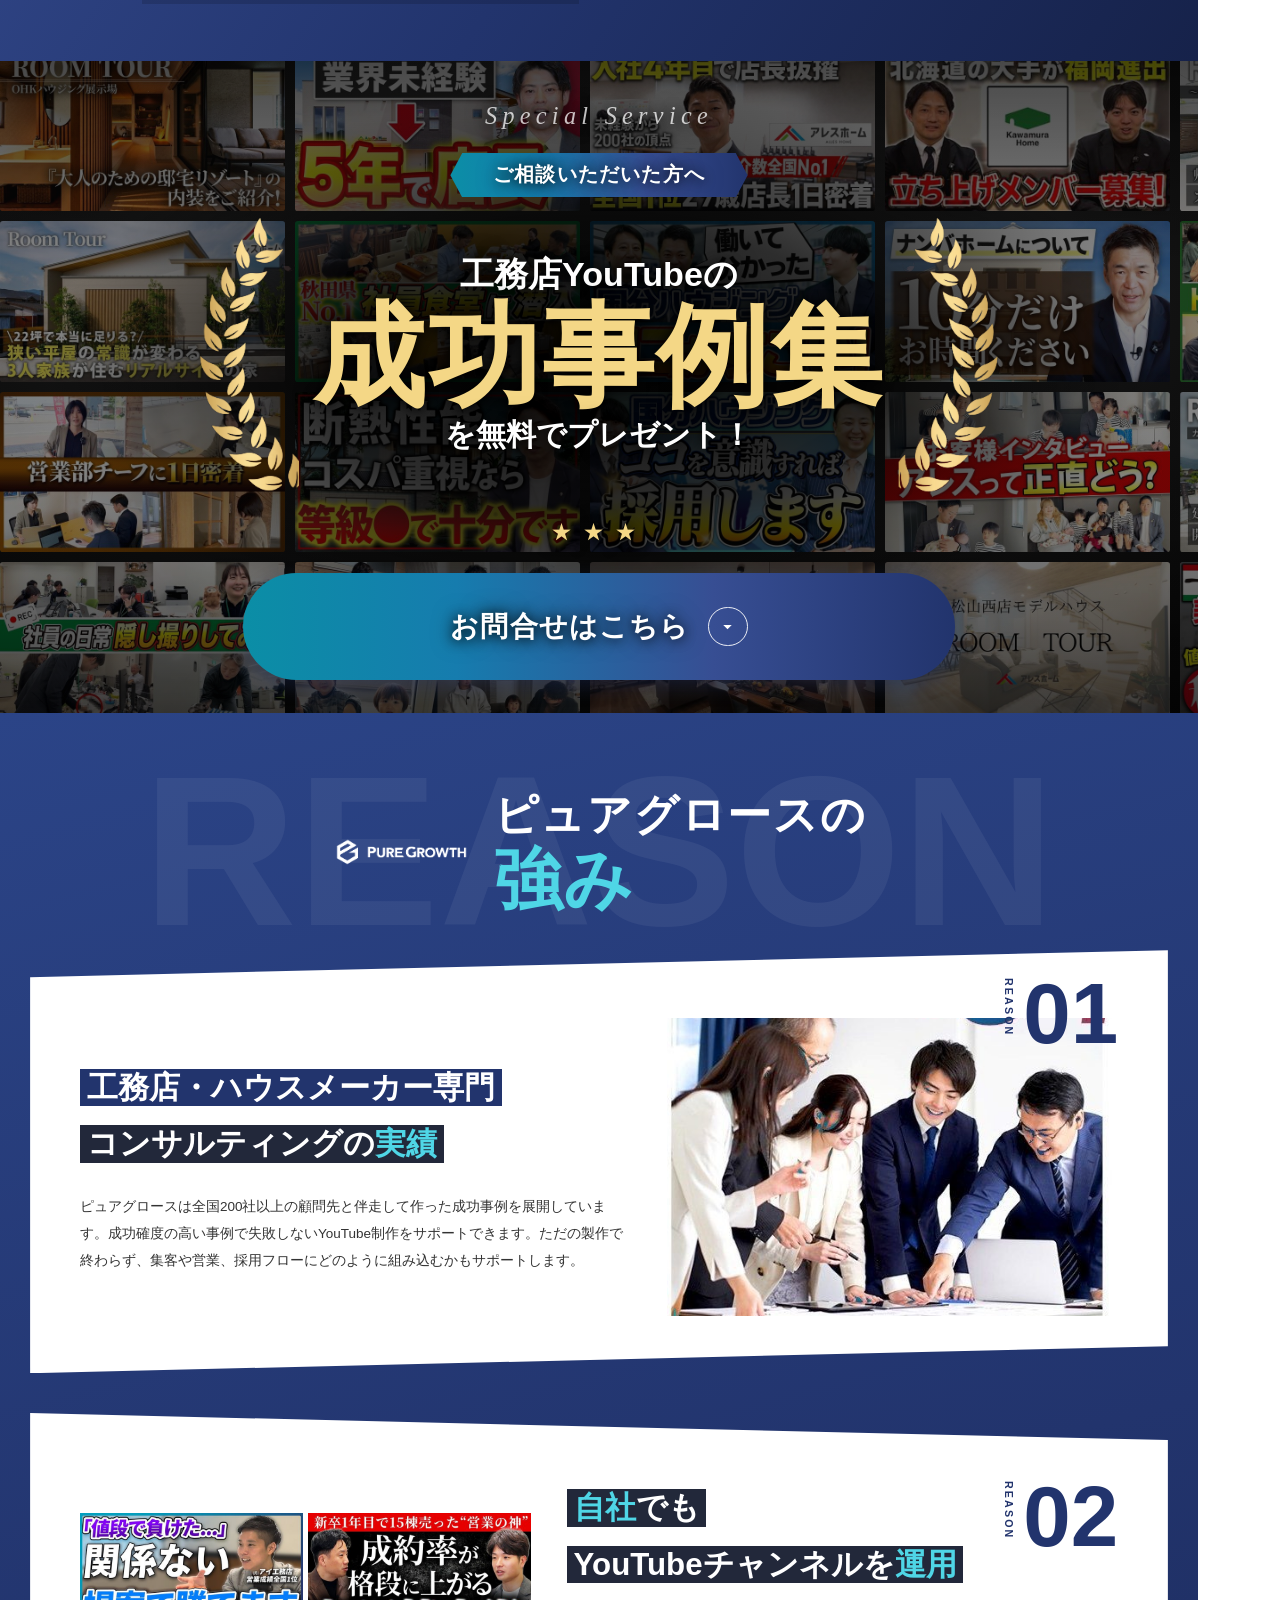
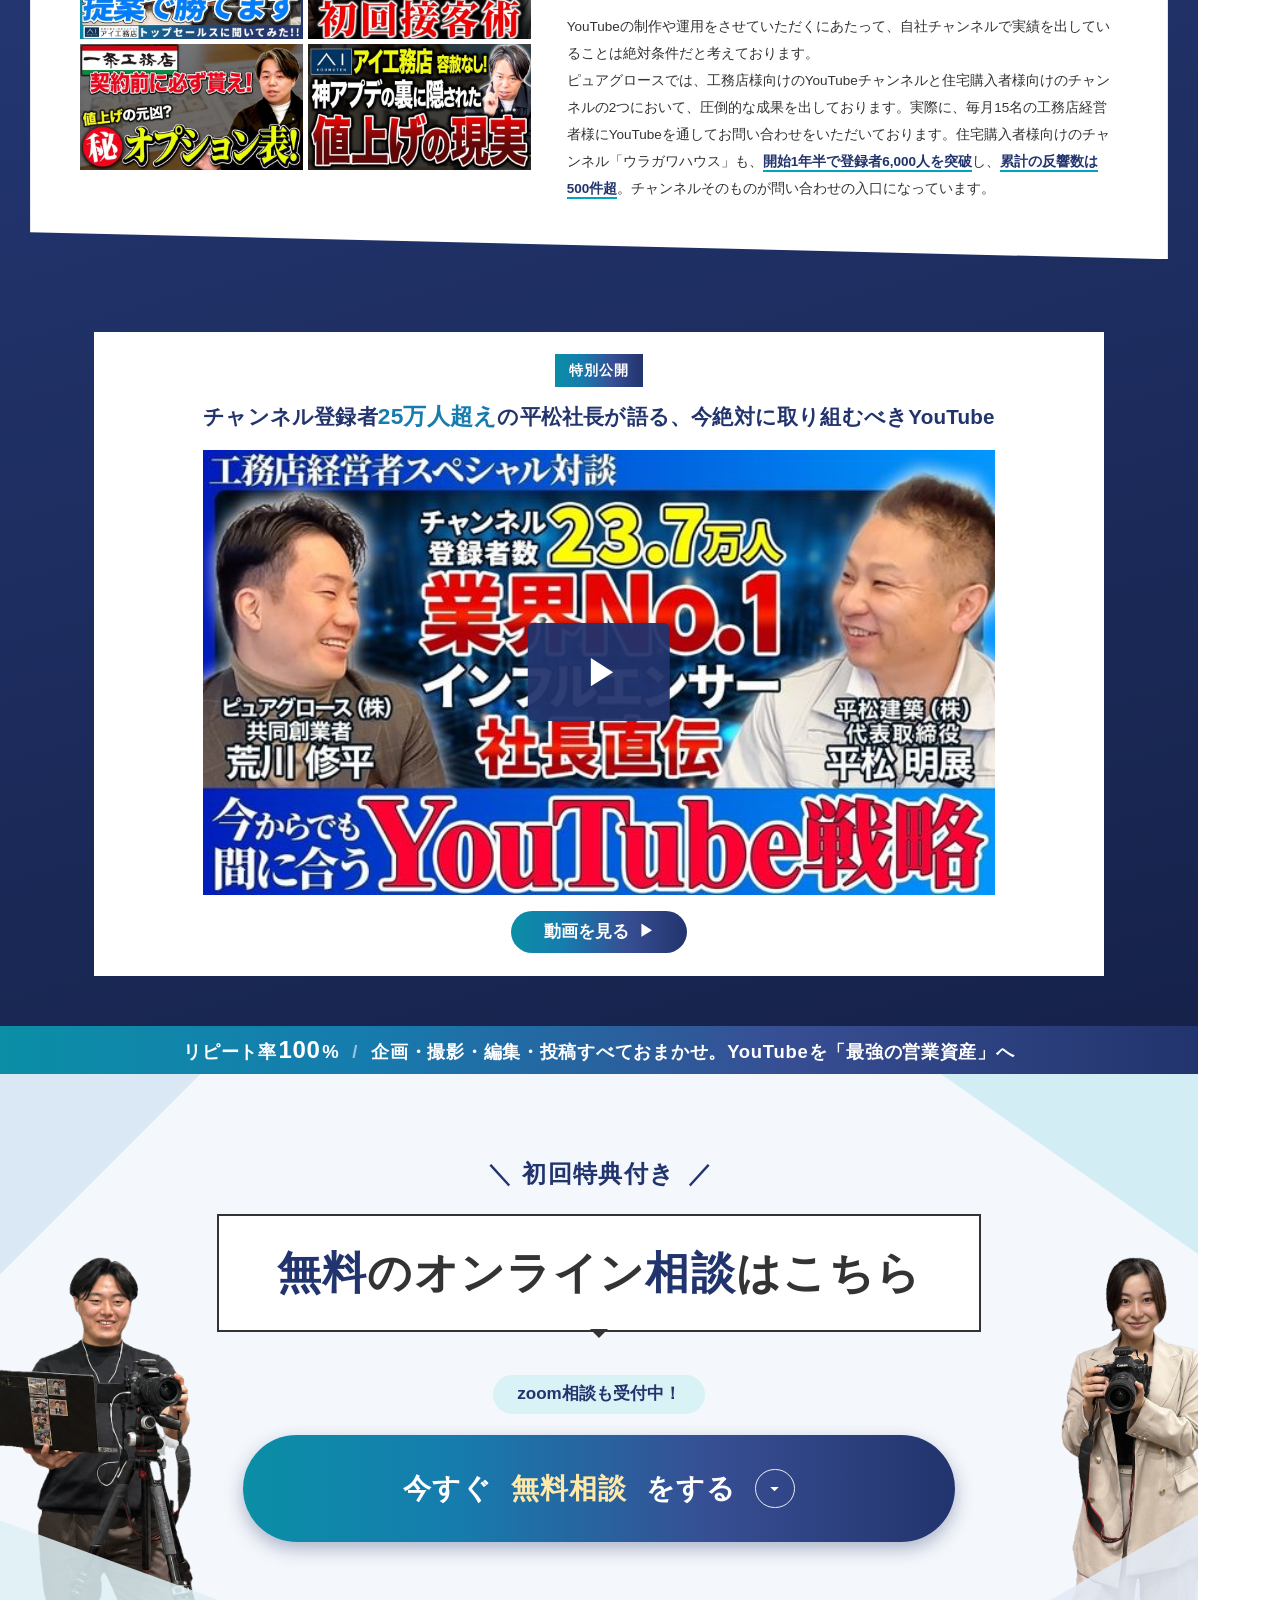
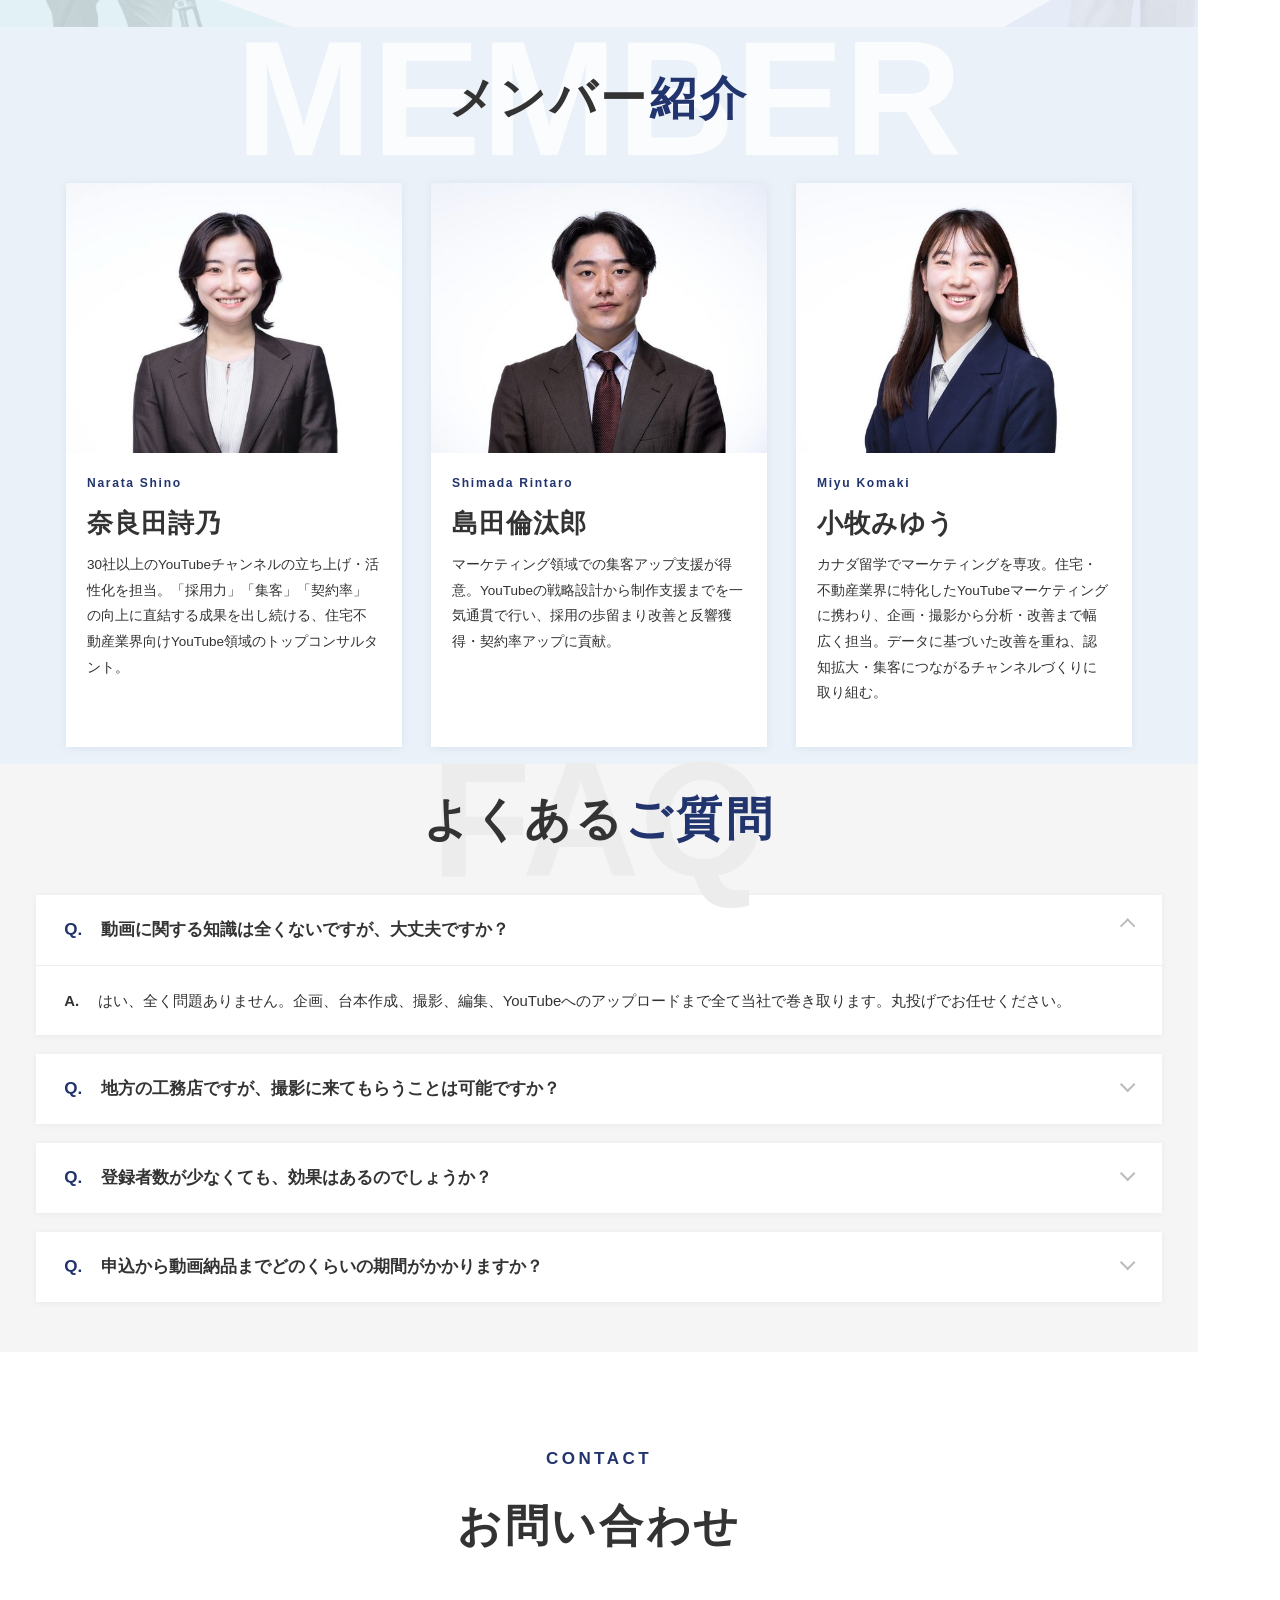
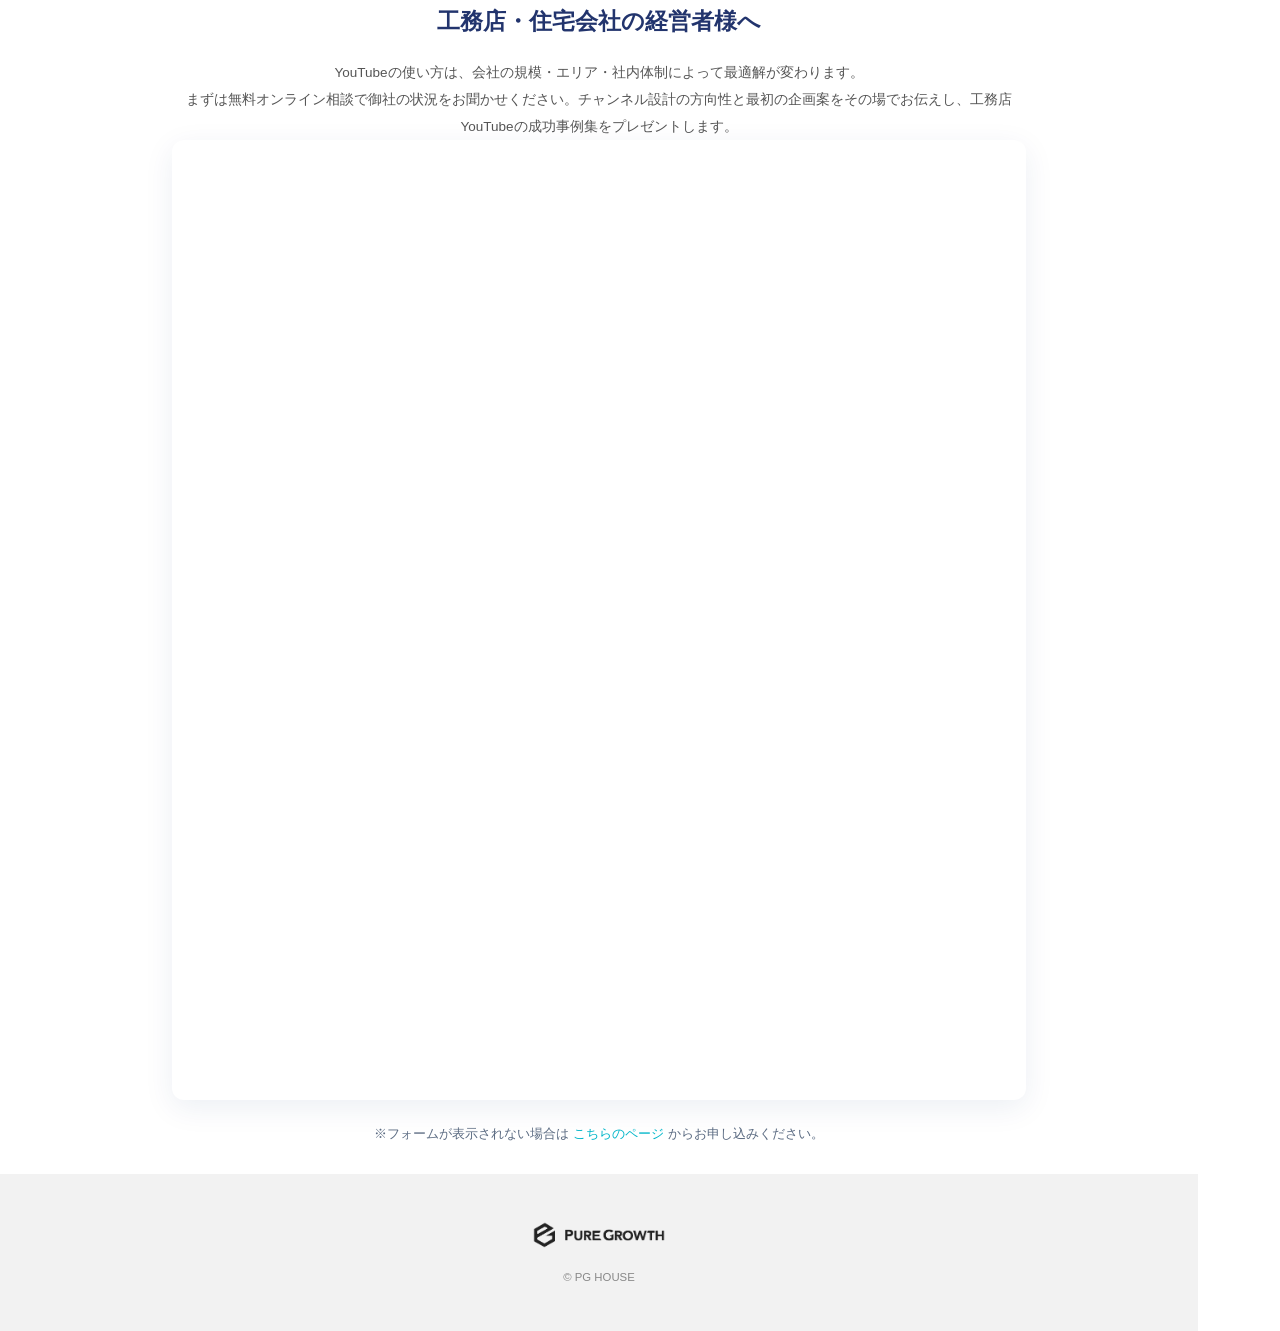
==== commit 924818d1: "スマホFVの実績メダルを成功事例集バナーに差し替え、見出しを3行組みに変更 実績の数値訴求より、資料請求への導線をファーストビューで優先する狙い。  - 支援クライアント実績・登録者数・リピート率のメ" ====
--- a/index.html
+++ b/index.html
@@ -20,35 +20,46 @@
   <div class="hero-main">
     <div class="hero-left">
       <h1 class="hero-copy">
-        <span class="l1">工務店<small>の</small><span class="box">YouTube制作</span><small>なら</small></span>
-        <span class="l2"><b>ピュアグロース</b></span>
+        <span class="l1">工務店<small>の</small></span>
+        <span class="l2"><span class="box">YouTube制作</span><small>なら</small></span>
+        <span class="l3">ピュアグロース</span>
       </h1>
       <p class="hero-sub">企画・撮影・編集<span class="sp-dot">・</span><br class="br-sp">サムネ作成・投稿</p>
     </div>
-
-    <div class="hero-right">
-      <div class="medals">
-        <div class="medal"><div class="medal-in">
-          <span class="lbl">支援クライアント</span><span class="lbl sm">実績</span>
-          <span class="val"><span class="count" data-to="200">0</span><span class="u2">社</span><span class="u">以上</span></span>
-        </div></div>
-        <div class="medal"><div class="medal-in">
-          <span class="lbl">合計チャンネル</span><span class="lbl sm">登録者数</span>
-          <span class="val"><span class="count" data-to="29">0</span><span class="u2">万</span><span class="u">人</span></span>
-        </div></div>
-        <div class="medal"><div class="medal-in">
-          <span class="lbl">動画制作</span><span class="lbl sm">リピート率</span>
-          <span class="val"><span class="count" data-to="100">0</span><span class="u2">%</span></span>
-        </div></div>
-      </div>
-      <p class="medals-note">※数値は自社集計</p>
-    </div>
   </div>
 
   <div class="hero-outline" aria-hidden="true">YouTube</div>
   <div class="hero-lower">
-    
-    
+
+
+  </div>
+
+  <!-- 成功事例集ダウンロードバナー（FV下部・スマホ専用／流れる画像は2段のコンパクト版） -->
+  <div class="hero-case">
+    <a class="hc-link" href="#contact" aria-label="工務店YouTubeの成功事例集を無料でプレゼント。お問い合わせはこちら">
+      <div class="hc-thumbs" aria-hidden="true">
+        <div class="hc-row">
+          <img src="img/work-NE1aCiTyG7U.jpg" alt=""><img src="img/offer-01.jpg" alt=""><img src="img/work-j1yWEb0Yntc.jpg" alt=""><img src="img/work-0_UJyfu8Bzs.jpg" alt=""><img src="img/work-eKiPXKBdZ7s.jpg" alt="">
+          <img src="img/work-NE1aCiTyG7U.jpg" alt=""><img src="img/offer-01.jpg" alt=""><img src="img/work-j1yWEb0Yntc.jpg" alt=""><img src="img/work-0_UJyfu8Bzs.jpg" alt=""><img src="img/work-eKiPXKBdZ7s.jpg" alt="">
+        </div>
+        <div class="hc-row r2">
+          <img src="img/work-ZUQnwvF-oWA.jpg" alt=""><img src="img/work-xjcvKeC-TBs.jpg" alt=""><img src="img/offer-02.jpg" alt=""><img src="img/offer-03.jpg" alt=""><img src="img/offer-04.jpg" alt="">
+          <img src="img/work-ZUQnwvF-oWA.jpg" alt=""><img src="img/work-xjcvKeC-TBs.jpg" alt=""><img src="img/offer-02.jpg" alt=""><img src="img/offer-03.jpg" alt=""><img src="img/offer-04.jpg" alt="">
+        </div>
+      </div>
+      <div class="hc-cap">
+        <div class="hc-main">
+          <img class="laurel" src="img/laurel.png" alt="">
+          <div class="txt">
+            <span class="t1">工務店YouTubeの</span>
+            <span class="t2">成功事例集</span>
+            <span class="t3">を無料でプレゼント！</span>
+          </div>
+          <img class="laurel r" src="img/laurel.png" alt="">
+        </div>
+        <span class="hc-go">無料で受け取る<b>▶</b></span>
+      </div>
+    </a>
   </div>
 
   <!-- 右サイド 常設CTA（PC） -->
--- a/css/style.css
+++ b/css/style.css
@@ -117,10 +117,9 @@
 .hero-banner .t3{color:#fff;font-size:max(9px,calc(17 * var(--s)))}
 
 .hero-top,.hero-main,.hero-nav{position:relative;z-index:2}
-/* 左=キャッチ／右=メダル。同じgridに置くので構造的に重ならない */
 .hero-main{
-  display:grid;grid-template-columns:minmax(0,1fr) max-content;align-items:start;
-  column-gap:clamp(12px,calc(30 * var(--s)),30px);row-gap:calc(24 * var(--s));padding:calc(54 * var(--s)) calc(42 * var(--s)) 0 calc(45 * var(--s));
+  display:grid;grid-template-columns:minmax(0,1fr);align-items:start;
+  row-gap:calc(24 * var(--s));padding:calc(54 * var(--s)) calc(42 * var(--s)) 0 calc(45 * var(--s));
 }
 .hero-left{min-width:0;max-width:100%}
 .hero-copy{min-width:0;max-width:100%;font-weight:900;line-height:1.1;letter-spacing:.02em}
@@ -129,23 +128,24 @@
   margin-top:calc(28 * var(--s));color:#fff;font-weight:700;
   font-size:max(11px,calc(28 * var(--s)));letter-spacing:.05em;
 }
-.hero-right{min-width:max-content;display:flex;flex-direction:column;align-items:flex-end;flex:none;margin-top:calc(300 * var(--s))}
-.medals{display:flex;gap:calc(16 * var(--s));flex:none}
-.medals-note{margin-top:calc(14 * var(--s));color:rgba(255,255,255,.8);font-size:max(8px,calc(15 * var(--s)))}
+/* 成功事例集バナーはスマホFV専用（PCは右の常設レールがCTAを担う） */
+.hero-case{display:none}
 
 /* キャッチ（2行組み） */
 
-/* 1行目「工務店のYouTube制作なら」／2行目「ピュアグロース」 */
-.hero-copy .l1{
-  display:flex;align-items:center;flex-wrap:nowrap;white-space:nowrap;gap:.14em;color:#fff;
-  font-size:clamp(24px,calc(74 * var(--s)),74px);
+/* 参考サイトの文字組み：1行目「工務店＋の」／2行目「YouTube制作（赤ベタ）＋なら」／3行目 社名 */
+.hero-copy{--fv-y:#f5cb5c;--fv-r:linear-gradient(90deg,#179ab4 0%,#233369 100%)}
+.hero-copy span{
+  display:block;white-space:nowrap;letter-spacing:.03em;
   text-shadow:0 calc(6 * var(--s)) calc(20 * var(--s)) rgba(0,0,0,.5);
 }
-.hero-copy .l1 small{font-size:.72em;color:#fff}
-.hero-copy .box{background:var(--red);color:#fff;font-size:1em;padding:.06em .16em;line-height:1.15}
-.hero-copy .l2{display:block;margin-top:calc(14 * var(--s));white-space:nowrap}
-.hero-copy .l2 b{color:var(--gold-y);font-size:clamp(34px,calc(120 * var(--s)),120px);line-height:1;
-  text-shadow:0 calc(6 * var(--s)) calc(20 * var(--s)) rgba(0,0,0,.5)}
+.hero-copy small{display:inline;color:#fff;letter-spacing:0}
+.hero-copy .l1{color:var(--fv-y);font-size:clamp(28px,calc(132 * var(--s)),132px);line-height:1.18}
+.hero-copy .l1 small{font-size:.56em;margin-left:.18em}
+.hero-copy .l2{font-size:clamp(26px,calc(116 * var(--s)),116px);line-height:1.3;margin-top:.2em}
+.hero-copy .l2 small{font-size:.62em;margin-left:.16em}
+.hero-copy .box{display:inline;background:var(--fv-r);color:#fff;padding:.06em .14em;text-shadow:none}
+.hero-copy .l3{color:var(--fv-y);font-size:clamp(26px,calc(116 * var(--s)),116px);line-height:1.24;margin-top:.2em}
 
 
 /* 大きな YouTube アウトライン文字 */
@@ -181,30 +181,6 @@
 .hero-crew .c2{margin-right:calc(-20 * var(--s))}
 /* PCではラッパーを透過（子のcatch/crewは従来どおり.hero基準の絶対配置） */
 .hero-lower{display:contents}
-
-/* 実績メダル */
-
-.medal{
-  width:calc(176 * var(--s));height:calc(176 * var(--s));border-radius:50%;
-  background:linear-gradient(145deg,#f9ecbb 0%,#d9ae4a 26%,#b8801f 48%,#f7e3a3 68%,#c9962f 88%,#8f6212 100%);
-  padding:calc(8 * var(--s));box-shadow:0 calc(8 * var(--s)) calc(22 * var(--s)) rgba(0,0,0,.45);transition:transform .4s ease;
-}
-.medal:hover{transform:translateY(-4px)}
-.medal-in{
-  width:100%;height:100%;border-radius:50%;
-  background:radial-gradient(circle at 50% 32%,#22262e 0%,#0d1015 72%,#05070a 100%);
-  box-shadow:inset 0 0 0 1px rgba(248,230,168,.55);
-  display:flex;flex-direction:column;align-items:center;justify-content:center;text-align:center;line-height:1.25;padding:0 9%;
-}
-.medal .lbl{font-family:"Noto Serif JP","Hiragino Mincho ProN","Yu Mincho","MS PMincho",serif;font-weight:600;color:#fff;font-size:max(8px,calc(16 * var(--s)));white-space:nowrap}
-.medal .lbl.sm{font-size:max(8px,calc(15 * var(--s)));opacity:.95}
-.medal .val{
-  font-family:"Noto Serif JP","Hiragino Mincho ProN","Yu Mincho","MS PMincho",serif;font-weight:700;color:var(--gold);line-height:1;margin-top:.16em;
-  font-size:max(20px,calc(46 * var(--s)));white-space:nowrap;display:flex;align-items:baseline;justify-content:center;
-}
-.medal .val .u{font-size:.4em;color:#fff;font-weight:700;margin-left:.06em}
-.medal .val .u2{font-size:.52em;color:var(--gold);font-weight:700}
-
 
 /* 下部ナビ（2行×4列） */
 .hero-nav{
@@ -233,23 +209,47 @@
   /* コピー＋サブは通常フロー（z-index:2で背景の上）で最上部に。実績は下部の帯として絶対配置 */
   /* position:staticで帯の基準を .hero に戻す。z-index:6でhero-main内の帯(z5)を人物(hero-lower z3)より前面へ */
   .hero-main{position:static;z-index:6;grid-template-columns:1fr;padding:calc(150 * var(--s)) 4% 0;gap:0;flex:none}
-  .hero-left{min-width:0;max-width:58%}
-  /* 帯を画面下端まで伸ばし、同じ青グラデのテーマ帯と地続きにする。メダルは追従バーに隠れないよう下パディングで上側に保持 */
-  .hero-right{position:absolute;left:0;right:0;bottom:0;z-index:5;background:var(--grad-h);
-    align-items:center;padding:calc(20 * var(--s)) 4% calc(18 * var(--s));margin:0}
-  /* ①「工務店のYouTube制作なら」を1行に収める上限（7.1vw）／2行目はピュアグロースのみ */
-  .hero-copy .l1{font-size:min(calc(78 * var(--s)),4.7vw)}
-  .hero-copy .l2{margin-top:calc(10 * var(--s))}
-  .hero-copy .l2 b{font-size:min(calc(120 * var(--s)),9vw)}
+  .hero-left{min-width:0;max-width:none}
+  /* ②「YouTube制作なら」が画面幅に収まる上限が9.4vw */
+  .hero-copy .l1{font-size:11vw}
+  .hero-copy .l2{font-size:9.4vw}
+  .hero-copy .l3{font-size:9.4vw}
   /* ③ サブコピーは文字を大きく */
   .hero-sub{margin-top:calc(26 * var(--s));font-size:calc(34 * var(--s));line-height:1.7}
   .hero-sub .br-sp{display:inline}
   .hero-sub .sp-dot{display:none}
-  .medals{justify-content:center;gap:calc(12 * var(--s))}
-  .medal{width:calc(252 * var(--s));height:calc(252 * var(--s))}
-  .medal .lbl,.medal .lbl.sm{font-size:calc(23 * var(--s))}
-  .medal .val{font-size:calc(64 * var(--s))}
-  .medals-note{text-align:center;font-size:calc(22 * var(--s))}
+
+  /* 成功事例集バナー：中間CTAの見せ方を踏襲しつつ、流れる画像を2段にして高さを圧縮 */
+  .hero-case{display:block;position:absolute;left:0;right:0;bottom:0;z-index:5;background:#0d0d0d;overflow:hidden}
+  .hc-link{display:block;position:relative}
+  .hc-thumbs{display:flex;flex-direction:column;gap:2vw;padding:2.4vw 0;overflow:hidden}
+  .hc-row{display:flex;width:max-content;align-items:center;animation:offerMarquee 44s linear infinite}
+  .hc-row.r2{animation-duration:56s;animation-direction:reverse}
+  .hc-row img{
+    width:38vw;height:auto;max-width:none;aspect-ratio:16/9;object-fit:cover;flex:none;
+    margin-right:2vw;border-radius:calc(4 * var(--s));opacity:.52;
+  }
+  .hc-cap{
+    position:absolute;inset:0;z-index:2;display:flex;flex-direction:column;align-items:center;justify-content:center;
+    gap:1.2vw;text-align:center;color:#fff;padding:2vw 4%;
+    background:
+      radial-gradient(62% 78% at 50% 50%,rgba(0,0,0,.94) 0%,rgba(0,0,0,.82) 55%,rgba(0,0,0,.45) 100%),
+      linear-gradient(180deg,rgba(0,0,0,.6) 0%,rgba(0,0,0,.28) 35%,rgba(0,0,0,.28) 65%,rgba(0,0,0,.62) 100%);
+    text-shadow:0 calc(2 * var(--s)) calc(16 * var(--s)) rgba(0,0,0,.85);
+  }
+  .hc-main{display:flex;align-items:center;justify-content:center;gap:1.6vw}
+  .hc-main .laurel{width:8vw;height:auto;flex:none;opacity:.97}
+  .hc-main .laurel.r{transform:scaleX(-1)}
+  .hc-main .txt{font-weight:900;line-height:1.1}
+  .hc-main .t1{display:block;font-size:3.8vw}
+  .hc-main .t2{display:block;margin:.04em 0;font-size:10.4vw;color:var(--gold);letter-spacing:.02em;line-height:1}
+  .hc-main .t3{display:block;font-size:3.6vw}
+  .hc-go{
+    display:inline-flex;align-items:center;gap:.4em;background:var(--accent-lt);color:var(--pg-navy);
+    font-weight:800;font-size:calc(26 * var(--s));border-radius:100px;text-shadow:none;
+    padding:calc(10 * var(--s)) calc(40 * var(--s));
+  }
+  .hc-go b{font-size:.85em}
   /* ④ 薄い「YouTube」アウトライン文字はスマホでは出さない */
   .hero-outline{display:none}
   /* キャッチ＋人物は絶対配置。下部の実績帯の上に立たせ、帯が人物の足元（切れ目）を覆う */
@@ -571,7 +571,7 @@
 /* サムネイルを明るくした分、文字側に影を足して可読性を確保する */
 .offer .wrap{position:relative;z-index:2;text-shadow:0 calc(2 * var(--s)) calc(16 * var(--s)) rgba(0,0,0,.85),0 0 calc(30 * var(--s)) rgba(0,0,0,.6)}
 @media (prefers-reduced-motion:reduce){
-  .offer-row{animation:none}
+  .offer-row,.hc-row{animation:none}
 }
 
 /* ============ REASON ============ */
